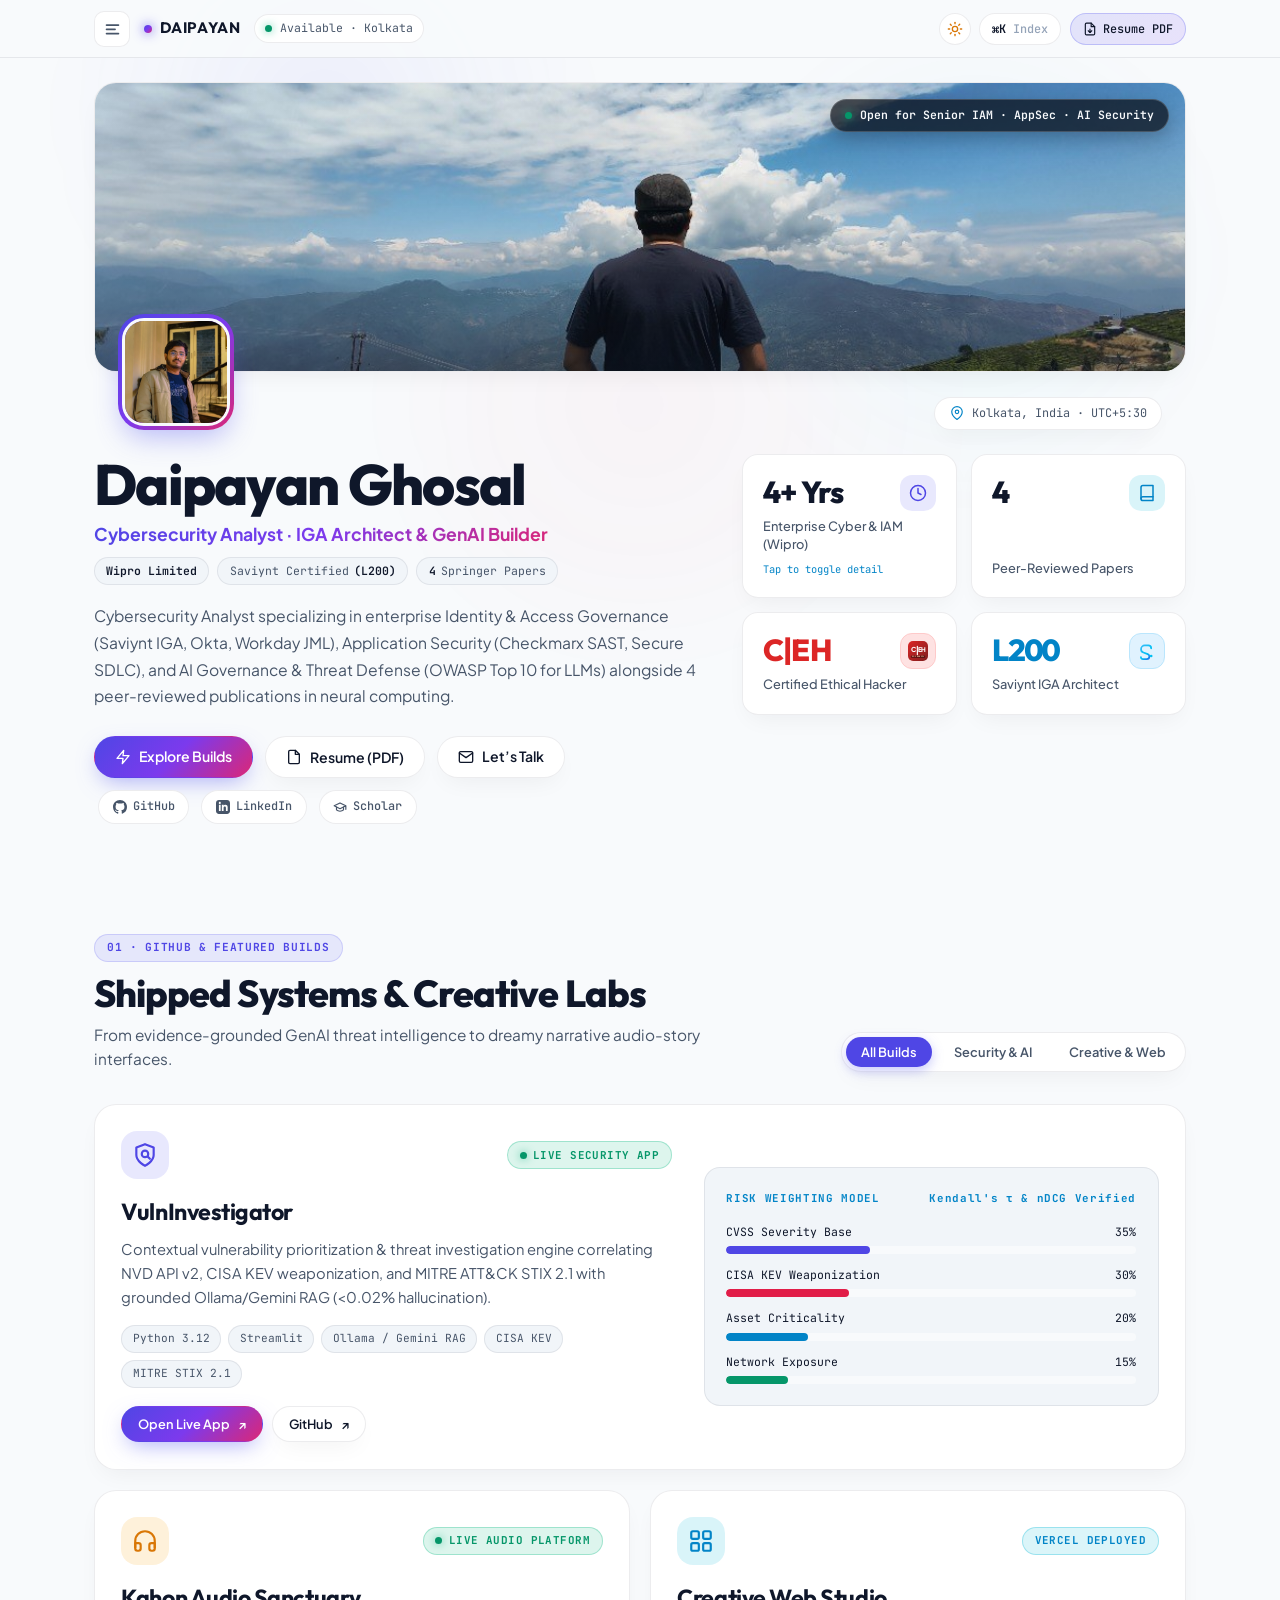
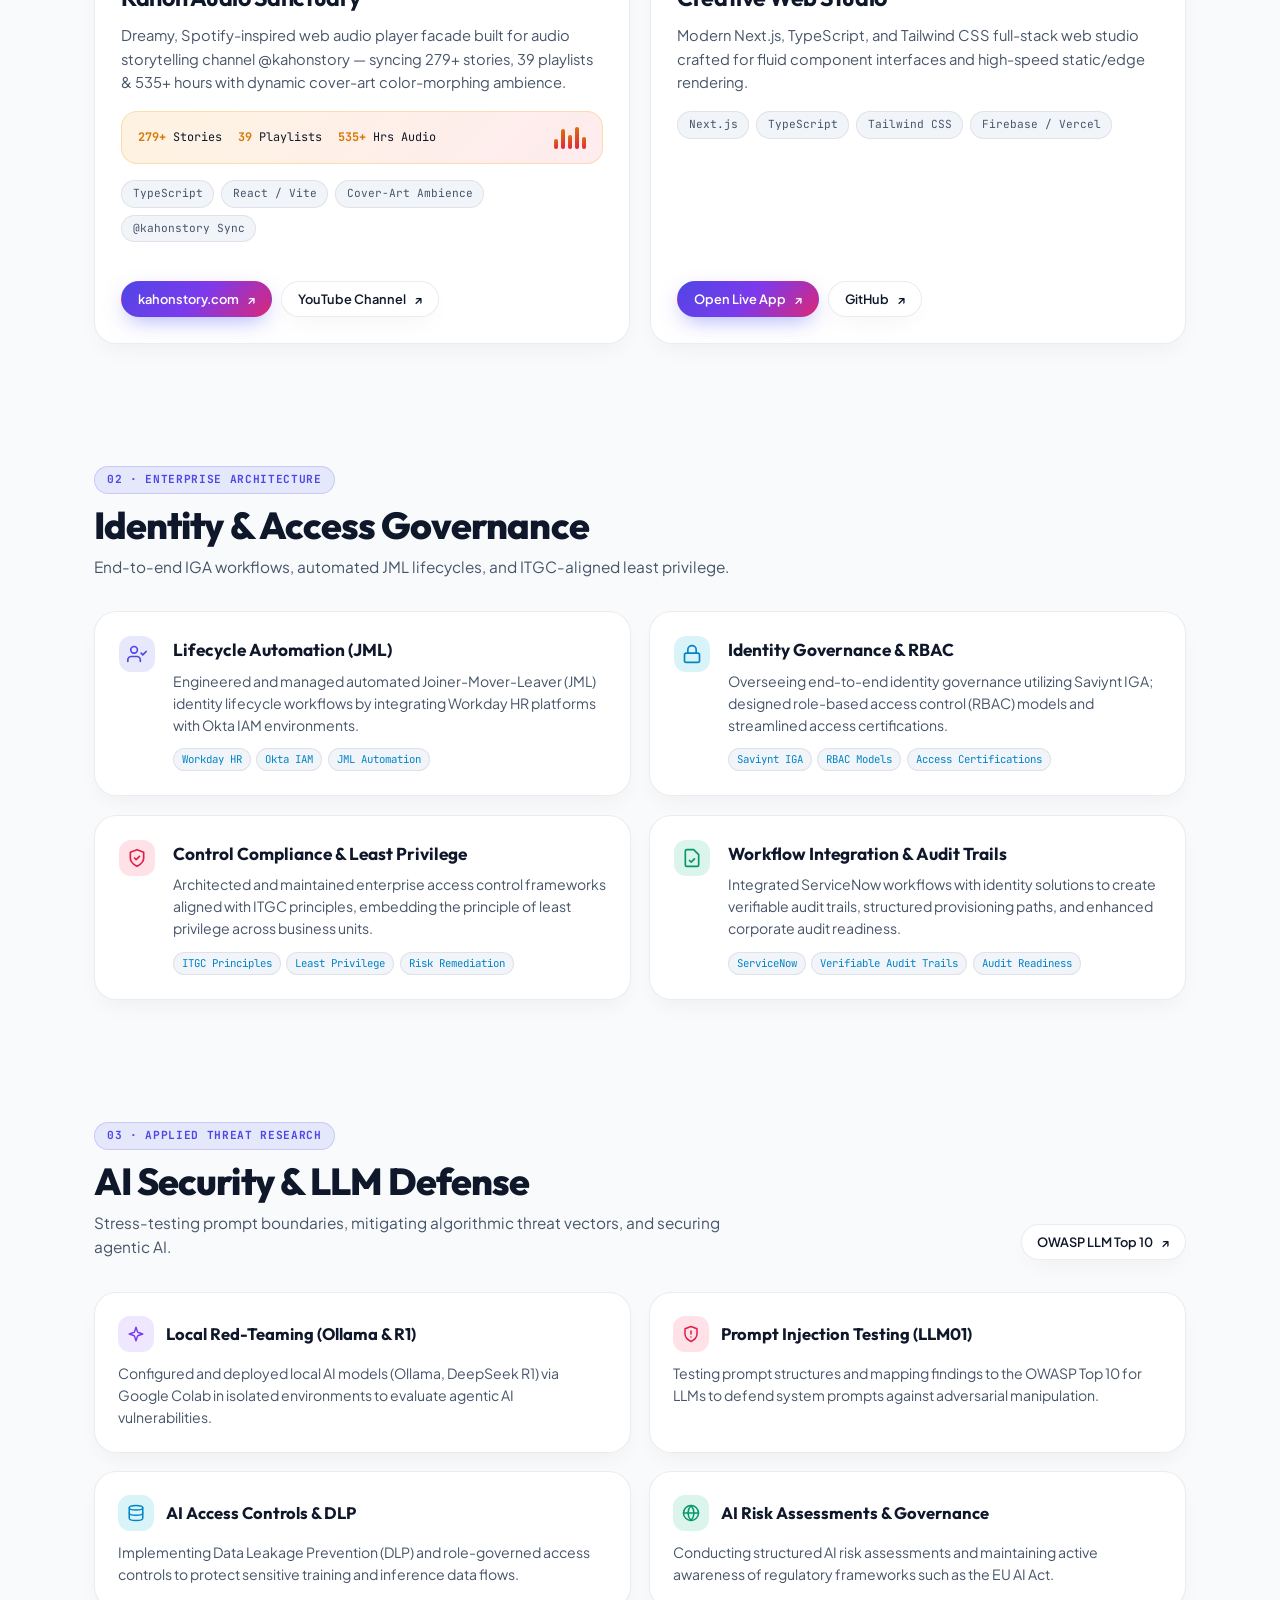
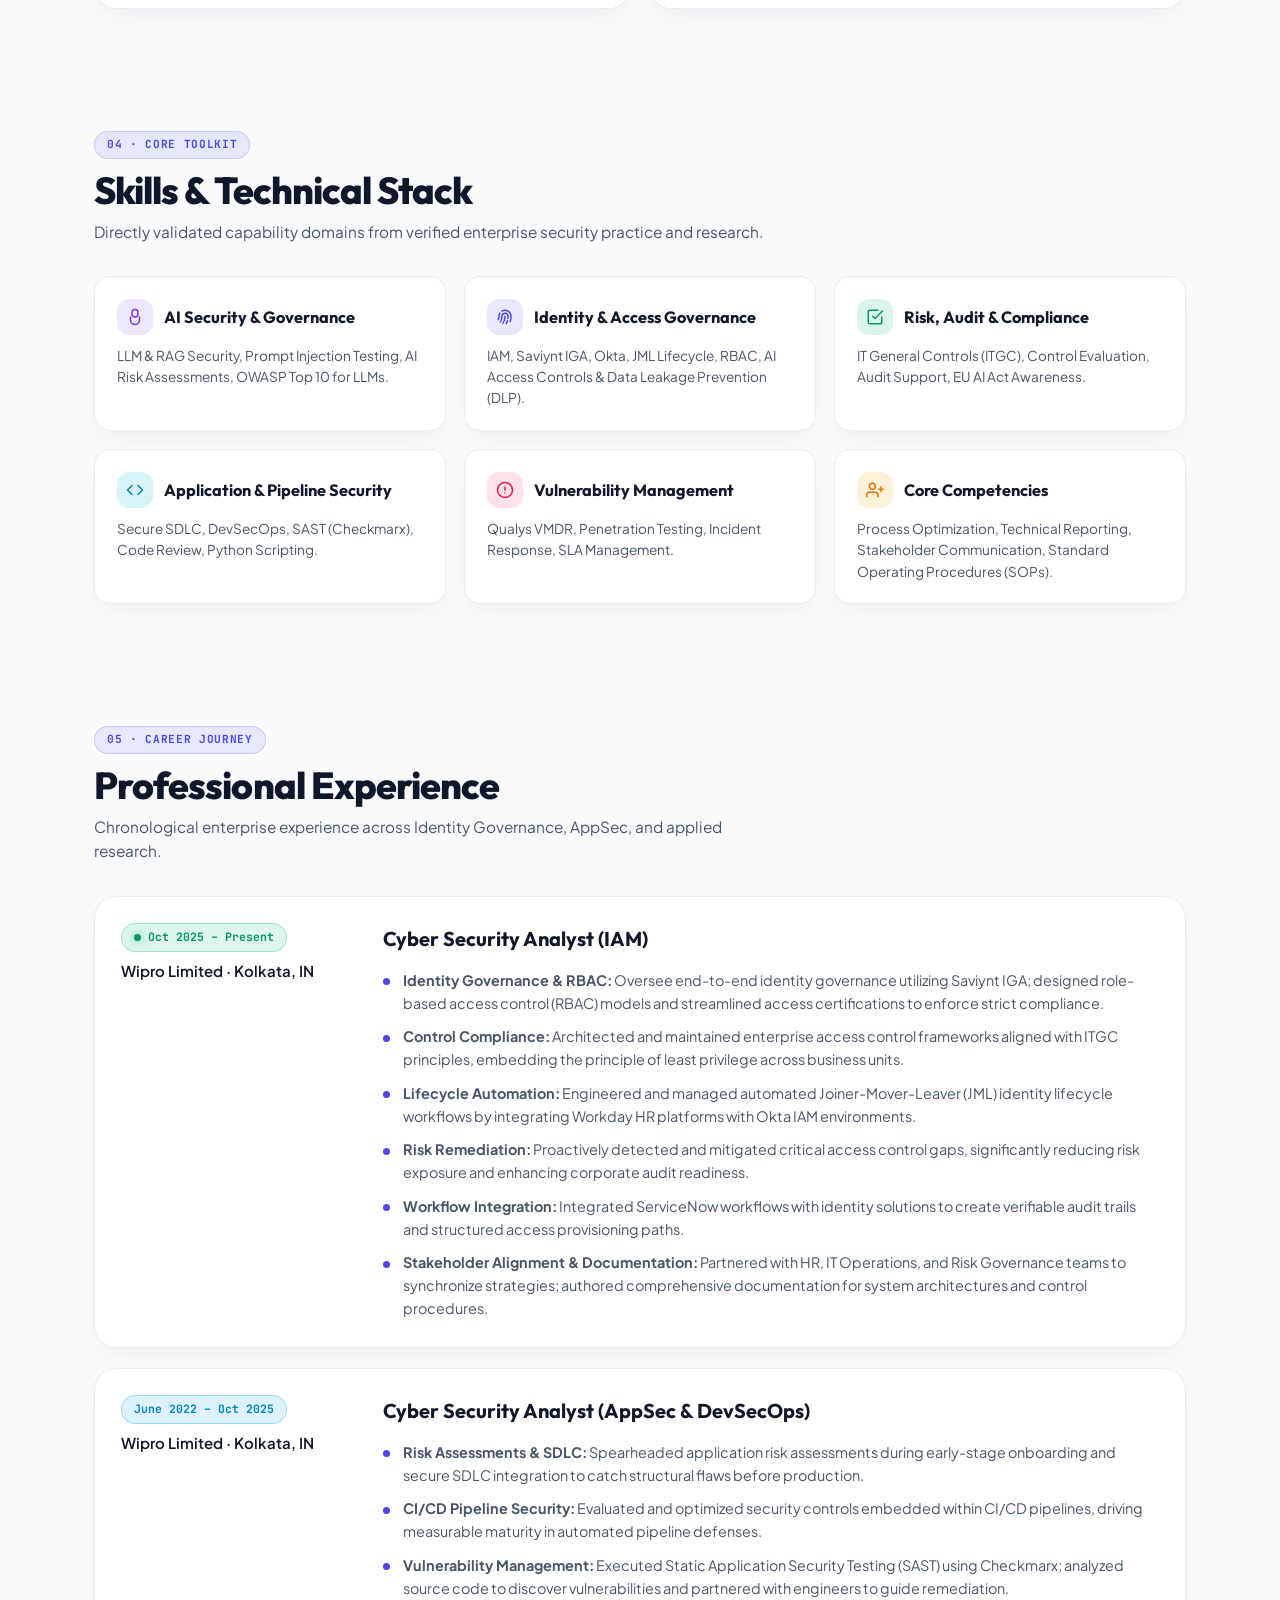
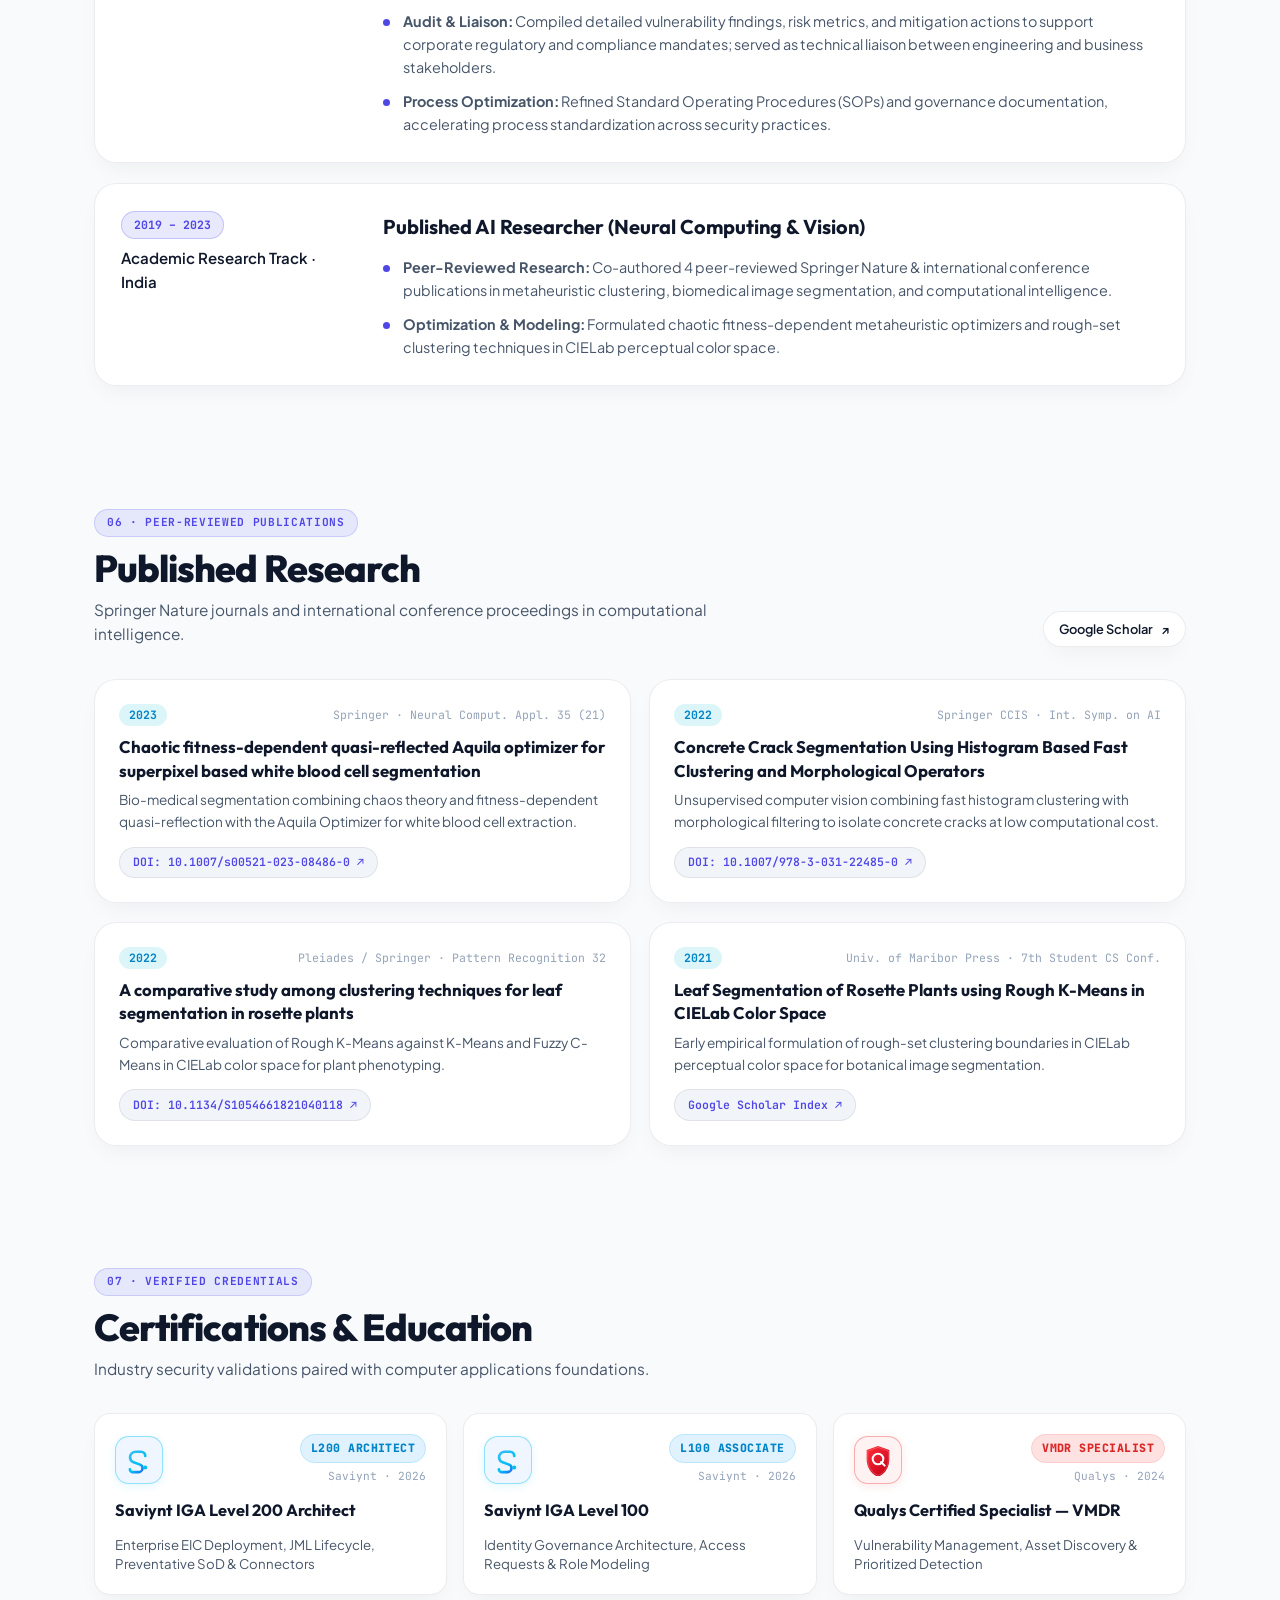
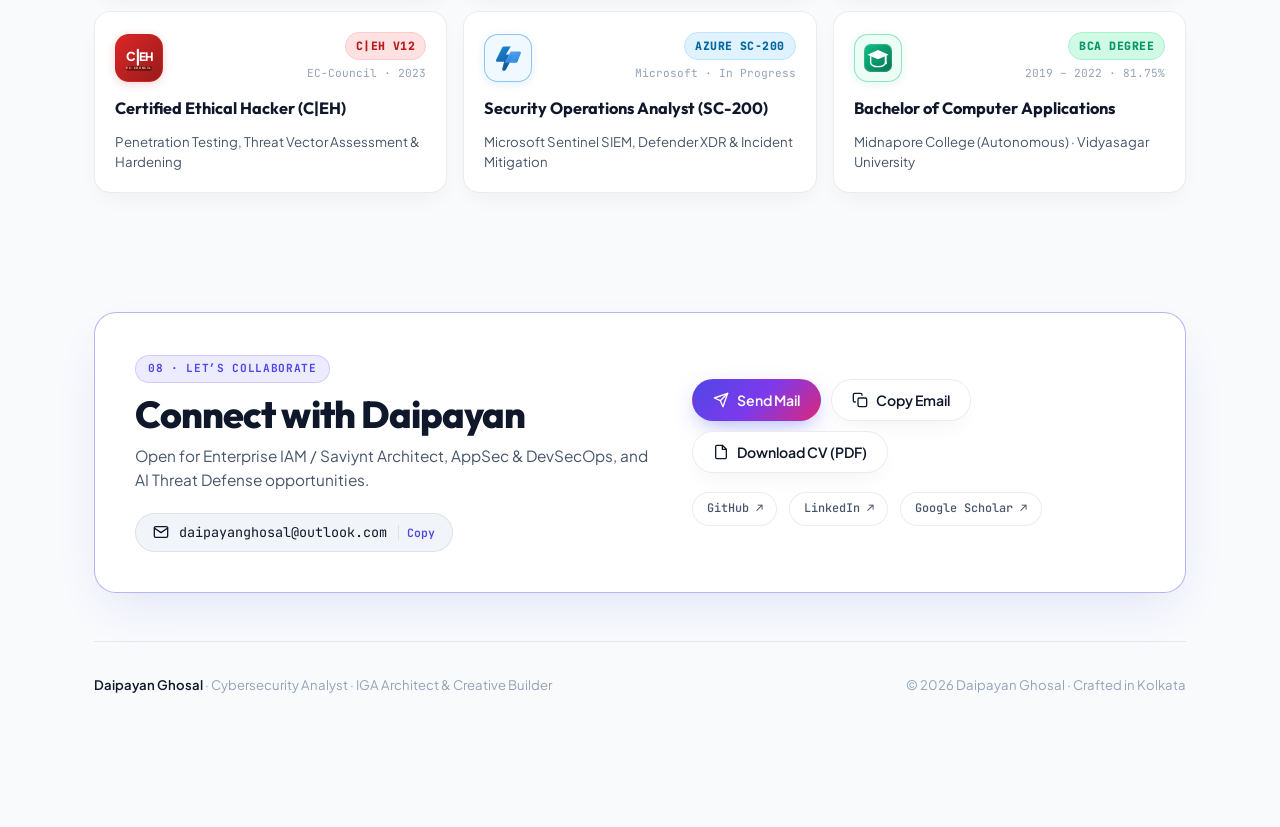
==== index.html @ 525d57f9 "Align experience, skills, and governance architectures strictly with verified resume" ====
<!DOCTYPE html>
<html lang="en" data-theme="dark">
<head>
  <meta charset="UTF-8" />
  <meta name="viewport" content="width=device-width, initial-scale=1.0, viewport-fit=cover" />
  <title>Daipayan Ghosal — Cybersecurity Analyst, IGA Architect &amp; GenAI Builder</title>
  <meta name="description" content="Portfolio of Daipayan Ghosal — Cybersecurity Analyst specializing in Identity & Access Governance (Saviynt IGA, Okta), AppSec/DevSecOps, OWASP LLM Security, and Creative Full-Stack Builds (VulnInvestigator, Kahon)." />
  <meta name="author" content="Daipayan Ghosal" />

  <!-- Open Graph / Social Sharing -->
  <meta property="og:type" content="website" />
  <meta property="og:url" content="https://daipayanghosal.github.io/" />
  <meta property="og:title" content="Daipayan Ghosal — Cybersecurity Analyst & GenAI Builder" />
  <meta property="og:description" content="Enterprise IAM & IGA Architecture, AI Threat Defense, Published Research & Modern Web Builds." />
  <meta property="og:image" content="https://daipayanghosal.github.io/assets/profile.jpg" />

  <!-- Pre-paint Theme & Language Initialization (Zero FOUC) -->
  <script>
    (function () {
      try {
        var t = localStorage.getItem('portfolio_theme');
        if (!t) {
          t = window.matchMedia && window.matchMedia('(prefers-color-scheme: light)').matches ? 'light' : 'dark';
        }
        document.documentElement.setAttribute('data-theme', t);
        localStorage.removeItem('portfolio_lang');
      } catch (e) {}
    })();
  </script>

  <!-- Modern GenZ Typography & Vector Emblems -->
  <link rel="preconnect" href="https://fonts.googleapis.com" />
  <link rel="preconnect" href="https://fonts.gstatic.com" crossorigin />
  <link href="https://fonts.googleapis.com/css2?family=JetBrains+Mono:wght@400;500;600;700&family=Outfit:wght@600;700;800&family=Plus+Jakarta+Sans:wght@400;500;600;700;800&display=swap" rel="stylesheet" />

  <!-- Stylesheets -->
  <link rel="stylesheet" href="css/main.css" />
  <link rel="stylesheet" href="css/dossier.css" />
  <link rel="stylesheet" href="css/print-resume.css" />
</head>
<body data-view="dossier">

  <!-- Hardware-Accelerated Ambient Aurora Backdrop (Zero Scroll Repaint) -->
  <div class="ambient-aura-layer" aria-hidden="true">
    <div class="aura-orb aura-orb-1"></div>
    <div class="aura-orb aura-orb-2"></div>
    <div class="aura-orb aura-orb-3"></div>
  </div>

  <!-- ==========================================================================
       TOP NAVIGATION CHROME
       ========================================================================== -->
  <header class="hud-nav">
    <div class="hud-container">
      <div class="hud-left">
        <button id="btn-sidebar-toggle" class="sidebar-toggle-btn" aria-label="Toggle Navigation Menu" title="Menu">
          <!-- Custom Menu Lines Icon -->
          <svg width="17" height="17" viewBox="0 0 20 20" fill="none" stroke="currentColor" stroke-width="2" stroke-linecap="round" aria-hidden="true">
            <line x1="3" y1="6" x2="17" y2="6"></line>
            <line x1="3" y1="11" x2="13" y2="11"></line>
            <line x1="3" y1="16" x2="17" y2="16"></line>
          </svg>
        </button>

        <a href="#dossier-hero" class="hud-brand">
          <span class="brand-dot" aria-hidden="true"></span>
          <span class="brand-dossier-text brand-text" data-i18n="nav_brand">DAIPAYAN</span>
        </a>

        <div class="hud-status-badge" aria-label="Availability Status">
          <span class="live-dot-pulse" aria-hidden="true"></span>
          <span data-i18n="nav_status">Available · Kolkata</span>
        </div>
      </div>

      <div class="hud-right">
        <!-- Theme Switcher (Light / Dark) -->
        <button id="btn-theme-toggle" class="theme-toggle-btn" aria-label="Toggle Color Theme" title="Switch Light / Dark Theme">
          <!-- Custom Tailored Sun Icon -->
          <svg class="theme-icon-sun" width="16" height="16" viewBox="0 0 24 24" fill="none" stroke="currentColor" stroke-width="2" stroke-linecap="round" stroke-linejoin="round" aria-hidden="true">
            <circle cx="12" cy="12" r="4"></circle>
            <path d="M12 2v2"></path><path d="M12 20v2"></path>
            <path d="m4.93 4.93 1.41 1.41"></path><path d="m17.66 17.66 1.41 1.41"></path>
            <path d="M2 12h2"></path><path d="M20 12h2"></path>
            <path d="m6.34 17.66-1.41 1.41"></path><path d="m19.07 4.93-1.41 1.41"></path>
          </svg>
          <!-- Custom Tailored Crescent Moon Icon -->
          <svg class="theme-icon-moon" width="15" height="15" viewBox="0 0 24 24" fill="none" stroke="currentColor" stroke-width="2" stroke-linecap="round" stroke-linejoin="round" aria-hidden="true">
            <path d="M21 12.79A9 9 0 1 1 11.21 3 7 7 0 0 0 21 12.79z"></path>
          </svg>
        </button>

        <!-- Command Index (⌘K) -->
        <button id="hud-cmd-trigger" class="ctrl-btn" title="Open Command Index (Ctrl+K or ⌘K)">
          <span class="ctrl-kbd">&#8984;K</span>
          <span class="ctrl-label" data-i18n="nav_index">Index</span>
        </button>

        <!-- Print Resume PDF -->
        <button onclick="window.print()" class="ctrl-btn hud-cv-btn" title="Download Resume PDF">
          <svg width="14" height="14" viewBox="0 0 24 24" fill="none" stroke="currentColor" stroke-width="2" stroke-linecap="round" stroke-linejoin="round" aria-hidden="true">
            <path d="M14 2H6a2 2 0 0 0-2 2v16a2 2 0 0 0 2 2h12a2 2 0 0 0 2-2V8z"></path>
            <polyline points="14 2 14 8 20 8"></polyline>
            <line x1="12" y1="18" x2="12" y2="12"></line>
            <polyline points="9 15 12 18 15 15"></polyline>
          </svg>
          <span data-i18n="nav_resume">Resume PDF</span>
        </button>
      </div>
    </div>
  </header>

  <!-- ==========================================================================
       RETRACTABLE SIDEBAR DRAWER
       ========================================================================== -->
  <aside id="side-navbar" class="side-navbar" aria-label="Section Navigation">
    <div class="side-navbar-inner">
      <div class="side-navbar-header">
        <div class="side-brand">
          <div class="side-avatar">
            <img src="assets/profile.jpg" alt="Daipayan Ghosal" onerror="this.src='https://avatars.githubusercontent.com/u/63237368?v=4'" />
          </div>
          <div class="side-brand-meta">
            <div class="side-name" data-i18n="hero_name">Daipayan Ghosal</div>
            <div class="side-title" data-i18n="side_role">Cybersecurity &amp; AI Researcher</div>
          </div>
        </div>
        <button id="btn-sidebar-close" class="side-close-btn" aria-label="Close Menu">
          <svg width="16" height="16" viewBox="0 0 24 24" fill="none" stroke="currentColor" stroke-width="2" stroke-linecap="round" aria-hidden="true">
            <line x1="18" y1="6" x2="6" y2="18"></line>
            <line x1="6" y1="6" x2="18" y2="18"></line>
          </svg>
        </button>
      </div>

      <div class="side-nav-group">
        <div class="side-nav-heading" data-i18n="side_contents">NAVIGATION</div>
        <ul class="side-nav-list dossier-nav">
          <li><a href="#dossier-hero" class="side-link active"><span class="side-num">00</span> <span data-i18n="side_nav_00">Overview</span></a></li>
          <li><a href="#dossier-projects" class="side-link"><span class="side-num">01</span> <span data-i18n="side_nav_01">Featured Builds</span></a></li>
          <li><a href="#dossier-iam" class="side-link"><span class="side-num">02</span> <span data-i18n="side_nav_02">Identity &amp; IGA</span></a></li>
          <li><a href="#dossier-ai" class="side-link"><span class="side-num">03</span> <span data-i18n="side_nav_03">AI Threat Defense</span></a></li>
          <li><a href="#dossier-skills" class="side-link"><span class="side-num">04</span> <span data-i18n="side_nav_04">Skills &amp; Stack</span></a></li>
          <li><a href="#dossier-experience" class="side-link"><span class="side-num">05</span> <span data-i18n="side_nav_05">Experience</span></a></li>
          <li><a href="#dossier-research" class="side-link"><span class="side-num">06</span> <span data-i18n="side_nav_06">Research Papers</span></a></li>
          <li><a href="#dossier-credentials" class="side-link"><span class="side-num">07</span> <span data-i18n="side_nav_07">Credentials</span></a></li>
          <li><a href="#dossier-contact" class="side-link"><span class="side-num">08</span> <span data-i18n="side_nav_08">Contact</span></a></li>
        </ul>
      </div>

      <div class="side-nav-footer">
        <div class="side-footer-actions">
          <button id="side-cmd-trigger" class="side-action-btn">
            <span data-i18n="nav_index">Command Index</span>
            <kbd>&#8984;K</kbd>
          </button>
          <button onclick="window.print()" class="side-action-btn">
            <span data-i18n="btn_download_cv">Download CV (PDF)</span>
          </button>
        </div>

        <div class="side-socials-row">
          <a href="https://www.linkedin.com/in/daipayan-ghosal/" target="_blank" rel="noopener">LinkedIn &#8599;</a>
          <a href="https://scholar.google.com/citations?user=eT3-swYAAAAJ" target="_blank" rel="noopener">Scholar &#8599;</a>
          <a href="https://github.com/daipayanghosal" target="_blank" rel="noopener">GitHub &#8599;</a>
        </div>

        <div class="side-meta-loc" data-i18n="hero_greeting">
          Kolkata, India &middot; UTC+5:30
        </div>
      </div>
    </div>
  </aside>

  <div id="side-navbar-backdrop" class="side-navbar-backdrop" aria-hidden="true"></div>

  <!-- ==========================================================================
       MAIN CREATIVE BENTO PORTFOLIO
       ========================================================================== -->
  <div id="dossier-view" class="dossier-root">
    <main class="dossier-container">

      <!-- 0. COVER BANNER, PORTRAIT & HERO BENTO -->
      <section id="dossier-hero" class="dossier-hero-section">
        <div class="hero-cover-wrap">
          <img
            src="assets/cover.jpg"
            alt="Mountain landscape overlooking tea hills and cloud cover"
            class="hero-cover-img"
            width="1024"
            height="768"
          />
          <div class="hero-cover-scrim" aria-hidden="true"></div>
          <div class="hero-cover-pill">
            <span class="live-dot-pulse" aria-hidden="true"></span>
            <span data-i18n="hero_badge">Open for Senior IAM · AppSec · AI Security</span>
          </div>
        </div>

        <div class="hero-profile-row">
          <div class="dossier-avatar-wrap">
            <img
              src="assets/profile.jpg"
              alt="Portrait of Daipayan Ghosal"
              class="dossier-avatar-img"
              width="640"
              height="640"
              onerror="this.src='https://avatars.githubusercontent.com/u/63237368?v=4'"
            />
          </div>
          <div class="hero-location-pill">
            <!-- Custom Pin/Location Icon -->
            <svg width="14" height="14" viewBox="0 0 24 24" fill="none" stroke="currentColor" stroke-width="2" stroke-linecap="round" stroke-linejoin="round" aria-hidden="true">
              <path d="M21 10c0 7-9 13-9 13s-9-6-9-13a9 9 0 0 1 18 0z"></path>
              <circle cx="12" cy="10" r="3"></circle>
            </svg>
            <span data-i18n="hero_greeting">Kolkata, India · UTC+5:30</span>
          </div>
        </div>

        <div class="hero-masthead-grid">
          <div class="hero-identity">
            <h1 class="dossier-name" data-i18n="hero_name">Daipayan Ghosal</h1>
            <p class="dossier-role-title" data-i18n="hero_role">Cybersecurity Analyst · IGA Architect &amp; GenAI Builder</p>

            <div class="dossier-hero-meta">
              <span class="meta-chip"><strong>Wipro Limited</strong></span>
              <span class="meta-chip">Saviynt Certified <strong>(L200)</strong></span>
              <span class="meta-chip"><strong>4</strong> Springer Papers</span>
            </div>

            <p class="dossier-hero-lead" data-i18n="hero_lead">
              Cybersecurity Analyst specializing in enterprise Identity &amp; Access Governance (Saviynt IGA, Okta, Workday JML), Application Security (Checkmarx SAST, Secure SDLC), and AI Governance &amp; Threat Defense (OWASP Top 10 for LLMs) alongside 4 peer-reviewed publications in neural computing.
            </p>

            <div class="dossier-hero-actions">
              <a href="#dossier-projects" class="dossier-btn dossier-btn-primary">
                <!-- Custom Spark/Rocket Icon -->
                <svg width="16" height="16" viewBox="0 0 24 24" fill="none" stroke="currentColor" stroke-width="2" stroke-linecap="round" stroke-linejoin="round" aria-hidden="true">
                  <polygon points="13 2 3 14 12 14 11 22 21 10 12 10 13 2"></polygon>
                </svg>
                <span data-i18n="hero_cta_projects">Explore Builds</span>
              </a>

              <button onclick="window.print()" class="dossier-btn dossier-btn-outline">
                <svg width="16" height="16" viewBox="0 0 24 24" fill="none" stroke="currentColor" stroke-width="2" stroke-linecap="round" stroke-linejoin="round" aria-hidden="true">
                  <path d="M14 2H6a2 2 0 0 0-2 2v16a2 2 0 0 0 2 2h12a2 2 0 0 0 2-2V8z"></path>
                  <polyline points="14 2 14 8 20 8"></polyline>
                </svg>
                <span data-i18n="hero_cta_resume">Resume (PDF)</span>
              </button>

              <a href="#dossier-contact" class="dossier-btn dossier-btn-outline">
                <svg width="16" height="16" viewBox="0 0 24 24" fill="none" stroke="currentColor" stroke-width="2" stroke-linecap="round" stroke-linejoin="round" aria-hidden="true">
                  <path d="M4 4h16c1.1 0 2 .9 2 2v12c0 1.1-.9 2-2 2H4c-1.1 0-2-.9-2-2V6c0-1.1.9-2 2-2z"></path>
                  <polyline points="22,6 12,13 2,6"></polyline>
                </svg>
                <span data-i18n="hero_cta_contact">Let’s Talk</span>
              </a>

              <div class="hero-inline-links">
                <a href="https://github.com/daipayanghosal" target="_blank" rel="noopener" class="social-pill-link">
                  <!-- Custom GitHub Icon -->
                  <svg width="14" height="14" viewBox="0 0 24 24" fill="currentColor" aria-hidden="true">
                    <path d="M12 0C5.37 0 0 5.37 0 12c0 5.31 3.435 9.795 8.205 11.385.6.105.825-.255.825-.57 0-.285-.015-1.23-.015-2.235-3.015.555-3.795-.735-4.035-1.41-.135-.345-.72-1.41-1.23-1.695-.42-.225-1.02-.78-.015-.795.945-.015 1.62.87 1.845 1.23 1.08 1.815 2.805 1.305 3.495.99.105-.78.42-1.305.765-1.605-2.67-.3-5.46-1.335-5.46-5.925 0-1.305.465-2.385 1.23-3.225-.12-.3-.54-1.53.12-3.18 0 0 1.005-.315 3.3 1.23.96-.27 1.98-.405 3-.405s2.04.135 3 .405c2.295-1.56 3.3-1.23 3.3-1.23.66 1.65.24 2.88.12 3.18.765.84 1.23 1.905 1.23 3.225 0 4.605-2.805 5.625-5.475 5.925.435.375.81 1.095.81 2.22 0 1.605-.015 2.895-.015 3.3 0 .315.225.69.825.57A12.02 12.02 0 0 0 24 12c0-6.63-5.37-12-12-12z"/>
                  </svg>
                  <span>GitHub</span>
                </a>
                <a href="https://www.linkedin.com/in/daipayan-ghosal/" target="_blank" rel="noopener" class="social-pill-link">
                  <!-- Custom LinkedIn Icon -->
                  <svg width="14" height="14" viewBox="0 0 24 24" fill="currentColor" aria-hidden="true">
                    <path d="M19 0h-14c-2.761 0-5 2.239-5 5v14c0 2.761 2.239 5 5 5h14c2.762 0 5-2.239 5-5v-14c0-2.761-2.238-5-5-5zm-11 19h-3v-11h3v11zm-1.5-12.268c-.966 0-1.75-.79-1.75-1.764s.784-1.764 1.75-1.764 1.75.79 1.75 1.764-.783 1.764-1.75 1.764zm13.5 12.268h-3v-5.604c0-3.368-4-3.113-4 0v5.604h-3v-11h3v1.765c1.396-2.586 7-2.777 7 2.476v6.759z"/>
                  </svg>
                  <span>LinkedIn</span>
                </a>
                <a href="https://scholar.google.com/citations?user=eT3-swYAAAAJ" target="_blank" rel="noopener" class="social-pill-link">
                  <!-- Custom Scholar Mortarboard Icon -->
                  <svg width="14" height="14" viewBox="0 0 24 24" fill="none" stroke="currentColor" stroke-width="2" stroke-linecap="round" stroke-linejoin="round" aria-hidden="true">
                    <path d="M22 10v6M2 10l10-5 10 5-10 5z"></path>
                    <path d="M6 12v5c3 3 9 3 12 0v-5"></path>
                  </svg>
                  <span>Scholar</span>
                </a>
              </div>
            </div>
          </div>

          <!-- 2x2 Vibrant Interactive Bento Stats -->
          <aside class="hero-ledger" aria-label="Career Summary Metrics">
            <div class="bento-stat-card bento-stat-interactive" id="metric-experience-card" data-start="2022-06-01" title="Click to toggle exact years & months">
              <div class="bento-stat-top">
                <div class="ledger-val" id="metric-experience-val">4+ Yrs</div>
                <div class="stat-icon-badge badge-indigo">
                  <svg width="18" height="18" viewBox="0 0 24 24" fill="none" stroke="currentColor" stroke-width="2" stroke-linecap="round" stroke-linejoin="round">
                    <circle cx="12" cy="12" r="10"></circle>
                    <polyline points="12 6 12 12 16 14"></polyline>
                  </svg>
                </div>
              </div>
              <div class="ledger-lbl" data-i18n="stat_exp_label">Enterprise Cyber &amp; IAM (Wipro)</div>
              <div class="ledger-hint" data-i18n="stat_exp_hint">Tap to toggle detail</div>
            </div>

            <div class="bento-stat-card">
              <div class="bento-stat-top">
                <div class="ledger-val">4</div>
                <div class="stat-icon-badge badge-cyan">
                  <svg width="18" height="18" viewBox="0 0 24 24" fill="none" stroke="currentColor" stroke-width="2" stroke-linecap="round" stroke-linejoin="round">
                    <path d="M4 19.5A2.5 2.5 0 0 1 6.5 17H20"></path>
                    <path d="M6.5 2H20v20H6.5A2.5 2.5 0 0 1 4 19.5v-15A2.5 2.5 0 0 1 6.5 2z"></path>
                  </svg>
                </div>
              </div>
              <div class="ledger-lbl" data-i18n="stat_papers_label">Peer-Reviewed Papers</div>
            </div>

            <div class="bento-stat-card">
              <div class="bento-stat-top">
                <div class="ledger-val ceh-brand-val">C|EH</div>
                <div class="stat-icon-badge badge-ceh" title="EC-Council Certified Ethical Hacker">
                  <svg width="20" height="20" viewBox="0 0 48 48" fill="none" xmlns="http://www.w3.org/2000/svg">
                    <rect width="48" height="48" rx="12" fill="url(#hero_ceh_bg)"/>
                    <text x="13.5" y="27.5" fill="#FFFFFF" font-family="'Plus Jakarta Sans', system-ui, sans-serif" font-weight="900" font-size="16.5" text-anchor="middle" letter-spacing="-0.5">C</text>
                    <line x1="22.5" y1="13" x2="22.5" y2="33" stroke="#FFFFFF" stroke-width="2.8" stroke-linecap="round"/>
                    <text x="33.5" y="27.5" fill="#FFFFFF" font-family="'Plus Jakarta Sans', system-ui, sans-serif" font-weight="900" font-size="15.5" text-anchor="middle" letter-spacing="-0.5">EH</text>
                    <rect x="7" y="34.5" width="34" height="6.5" rx="2" fill="rgba(0,0,0,0.4)"/>
                    <text x="24" y="39.2" fill="#FED7AA" font-family="'JetBrains Mono', monospace" font-weight="800" font-size="4.2" text-anchor="middle" letter-spacing="0.7">EC-COUNCIL</text>
                    <defs>
                      <linearGradient id="hero_ceh_bg" x1="0" y1="0" x2="48" y2="48" gradientUnits="userSpaceOnUse">
                        <stop stop-color="#DC2626"/>
                        <stop offset="100%" stop-color="#7F1D1D"/>
                      </linearGradient>
                    </defs>
                  </svg>
                </div>
              </div>
              <div class="ledger-lbl" data-i18n="stat_ceh_label">Certified Ethical Hacker</div>
            </div>

            <div class="bento-stat-card">
              <div class="bento-stat-top">
                <div class="ledger-val saviynt-brand-val">L200</div>
                <div class="stat-icon-badge badge-saviynt" title="Saviynt IGA Level 200 Architect">
                  <svg width="20" height="20" viewBox="0 0 48 48" fill="none" xmlns="http://www.w3.org/2000/svg">
                    <path d="M34 17.5c0-3.8-3-6.8-6.8-6.8H18.5c-4.8 0-8.8 4-8.8 8.8 0 3.7 2.3 6.9 5.7 8.1l10.4 3.8c2.3 0.9 3.8 3.1 3.8 5.6 0 3.5-2.8 6.4-6.4 6.4H14.2c-2.6 0-4.8-2.1-4.8-4.7" stroke="url(#hero_sv_grad)" stroke-width="4.2" stroke-linecap="round" stroke-linejoin="round"/>
                    <circle cx="34" cy="36" r="3.2" fill="#00C0F3"/>
                    <defs>
                      <linearGradient id="hero_sv_grad" x1="10" y1="10" x2="38" y2="38" gradientUnits="userSpaceOnUse">
                        <stop stop-color="#38BDF8"/>
                        <stop offset="60%" stop-color="#00C0F3"/>
                        <stop offset="100%" stop-color="#2563EB"/>
                      </linearGradient>
                    </defs>
                  </svg>
                </div>
              </div>
              <div class="ledger-lbl" data-i18n="stat_saviynt_label">Saviynt IGA Architect</div>
            </div>
          </aside>
        </div>
      </section>

      <!-- 01. GITHUB & FEATURED BUILDS (INTERACTIVE FILTER + BENTO) -->
      <section id="dossier-projects" class="dossier-section">
        <div class="section-header-row">
          <div>
            <div class="section-kicker" data-i18n="sec_projects_kicker">01 &middot; GITHUB &amp; FEATURED BUILDS</div>
            <h2 class="dossier-section-title" data-i18n="sec_projects_title">Shipped Systems &amp; Creative Labs</h2>
            <p class="dossier-section-subtitle" data-i18n="sec_projects_sub">From evidence-grounded GenAI threat intelligence to dreamy narrative audio-story interfaces.</p>
          </div>

          <!-- Interactive Category Filter -->
          <div class="filter-pills" role="group" aria-label="Filter Builds">
            <button type="button" class="filter-pill-btn active" data-filter="all" data-i18n="filter_all">All Builds</button>
            <button type="button" class="filter-pill-btn" data-filter="security" data-i18n="filter_security">Security &amp; AI</button>
            <button type="button" class="filter-pill-btn" data-filter="web" data-i18n="filter_web">Creative &amp; Web</button>
          </div>
        </div>

        <div class="projects-bento-grid">

          <!-- BUILD 1: VULNINVESTIGATOR (WIDE CARD WITH VISUAL RISK GAUGE) -->
          <article class="project-bento-card project-bento-wide" data-category="security">
            <div>
              <div class="project-top-row">
                <div class="project-emblem badge-indigo">
                  <!-- Custom Threat Radar & AI Node Emblem -->
                  <svg width="26" height="26" viewBox="0 0 24 24" fill="none" stroke="currentColor" stroke-width="2" stroke-linecap="round" stroke-linejoin="round">
                    <path d="M12 22s8-4 8-10V5l-8-3-8 3v7c0 6 8 10 8 10z"></path>
                    <circle cx="12" cy="11" r="3"></circle>
                    <path d="m14.5 13.5 2 2"></path>
                  </svg>
                </div>
                <span class="project-tag-pill tag-live">
                  <span class="live-dot-pulse" aria-hidden="true"></span>
                  <span data-i18n="proj_vuln_tag">LIVE SECURITY APP</span>
                </span>
              </div>

              <h3 class="project-title" data-i18n="proj_vuln_title">VulnInvestigator</h3>
              <p class="project-desc" data-i18n="proj_vuln_desc">
                Contextual vulnerability prioritization &amp; threat investigation engine correlating NVD API v2, CISA KEV weaponization, and MITRE ATT&amp;CK STIX 2.1 with grounded Ollama/Gemini RAG (&lt;0.02% hallucination).
              </p>

              <div class="stack-pills-row">
                <span class="stack-pill">Python 3.12</span>
                <span class="stack-pill">Streamlit</span>
                <span class="stack-pill">Ollama / Gemini RAG</span>
                <span class="stack-pill">CISA KEV</span>
                <span class="stack-pill">MITRE STIX 2.1</span>
              </div>

              <div class="project-actions-row">
                <a href="https://daipayanghosal.github.io/VulnInvestigator" target="_blank" rel="noopener" class="dossier-btn dossier-btn-primary dossier-btn-sm">
                  <span data-i18n="btn_open_live">Open Live App</span> &#8599;
                </a>
                <a href="https://github.com/daipayanghosal/VulnInvestigator" target="_blank" rel="noopener" class="dossier-btn dossier-btn-outline dossier-btn-sm">
                  <span data-i18n="btn_github">GitHub</span> &#8599;
                </a>
              </div>
            </div>

            <!-- Visual Contextual Scoring Panel -->
            <div class="vuln-visual-panel">
              <div class="visual-panel-header">
                <span data-i18n="proj_vuln_formula_label">RISK WEIGHTING MODEL</span>
                <span>Kendall's &#964; &amp; nDCG Verified</span>
              </div>

              <div class="weight-bars-group">
                <div class="weight-bar-item">
                  <div class="weight-bar-label"><span>CVSS Severity Base</span><span>35%</span></div>
                  <div class="weight-bar-track"><div class="weight-bar-fill" style="width: 35%; background: var(--accent-indigo);"></div></div>
                </div>
                <div class="weight-bar-item">
                  <div class="weight-bar-label"><span>CISA KEV Weaponization</span><span>30%</span></div>
                  <div class="weight-bar-track"><div class="weight-bar-fill" style="width: 30%; background: var(--accent-rose);"></div></div>
                </div>
                <div class="weight-bar-item">
                  <div class="weight-bar-label"><span>Asset Criticality</span><span>20%</span></div>
                  <div class="weight-bar-track"><div class="weight-bar-fill" style="width: 20%; background: var(--accent-cyan);"></div></div>
                </div>
                <div class="weight-bar-item">
                  <div class="weight-bar-label"><span>Network Exposure</span><span>15%</span></div>
                  <div class="weight-bar-track"><div class="weight-bar-fill" style="width: 15%; background: var(--accent-emerald);"></div></div>
                </div>
              </div>
            </div>
          </article>

          <!-- BUILD 2: KAHON AUDIO STORY SANCTUARY (BRAND NEW REPO!) -->
          <article class="project-bento-card" data-category="web">
            <div>
              <div class="project-top-row">
                <div class="project-emblem badge-amber">
                  <!-- Custom Headphones / Audio Sanctuary SVG -->
                  <svg width="26" height="26" viewBox="0 0 24 24" fill="none" stroke="currentColor" stroke-width="2" stroke-linecap="round" stroke-linejoin="round">
                    <path d="M3 18v-6a9 9 0 0 1 18 0v6"></path>
                    <path d="M21 19a2 2 0 0 1-2 2h-1a2 2 0 0 1-2-2v-3a2 2 0 0 1 2-2h3zM3 19a2 2 0 0 0 2 2h1a2 2 0 0 0 2-2v-3a2 2 0 0 0-2-2H3z"></path>
                  </svg>
                </div>
                <span class="project-tag-pill tag-live">
                  <span class="live-dot-pulse" aria-hidden="true"></span>
                  <span>LIVE AUDIO PLATFORM</span>
                </span>
              </div>

              <h3 class="project-title" data-i18n="proj_kahon_title">Kahon Audio Sanctuary</h3>
              <p class="project-desc" data-i18n="proj_kahon_desc">
                Dreamy, Spotify-inspired web audio player facade built for audio storytelling channel @kahonstory — syncing 279+ stories, 39 playlists &amp; 535+ hours with dynamic cover-art color-morphing ambience.
              </p>

              <!-- Stylized Soundwave Bar Strip -->
              <div class="kahon-wave-panel" style="margin-top: 1rem;">
                <div class="kahon-stats-mini">
                  <span><strong>279+</strong> Stories</span>
                  <span><strong>39</strong> Playlists</span>
                  <span><strong>535+</strong> Hrs Audio</span>
                </div>
                <div class="eq-bars" aria-hidden="true">
                  <div class="eq-bar" style="height: 10px;"></div>
                  <div class="eq-bar" style="height: 20px;"></div>
                  <div class="eq-bar" style="height: 14px;"></div>
                  <div class="eq-bar" style="height: 22px;"></div>
                  <div class="eq-bar" style="height: 12px;"></div>
                </div>
              </div>

              <div class="stack-pills-row">
                <span class="stack-pill">TypeScript</span>
                <span class="stack-pill">React / Vite</span>
                <span class="stack-pill">Cover-Art Ambience</span>
                <span class="stack-pill">@kahonstory Sync</span>
              </div>
            </div>

            <div class="project-actions-row">
              <a href="https://kahonstory.com" target="_blank" rel="noopener" class="dossier-btn dossier-btn-primary dossier-btn-sm">
                <span>kahonstory.com</span> &#8599;
              </a>
              <a href="https://www.youtube.com/@kahonstory" target="_blank" rel="noopener" class="dossier-btn dossier-btn-outline dossier-btn-sm">
                <span>YouTube Channel</span> &#8599;
              </a>
            </div>
          </article>

          <!-- BUILD 3: CREATIVE WEB STUDIO (NEXT.JS / VERCEL) -->
          <article class="project-bento-card" data-category="web">
            <div>
              <div class="project-top-row">
                <div class="project-emblem badge-cyan">
                  <!-- Custom Geometric Grid Spark SVG -->
                  <svg width="26" height="26" viewBox="0 0 24 24" fill="none" stroke="currentColor" stroke-width="2" stroke-linecap="round" stroke-linejoin="round">
                    <rect x="3" y="3" width="7" height="7" rx="1.5"></rect>
                    <rect x="14" y="3" width="7" height="7" rx="1.5"></rect>
                    <rect x="14" y="14" width="7" height="7" rx="1.5"></rect>
                    <rect x="3" y="14" width="7" height="7" rx="1.5"></rect>
                  </svg>
                </div>
                <span class="project-tag-pill tag-vercel" data-i18n="proj_studio_tag">VERCEL DEPLOYED</span>
              </div>

              <h3 class="project-title" data-i18n="proj_studio_title">Creative Web Studio</h3>
              <p class="project-desc" data-i18n="proj_studio_desc">
                Modern Next.js, TypeScript, and Tailwind CSS full-stack web studio crafted for fluid component interfaces and high-speed static/edge rendering.
              </p>

              <div class="stack-pills-row">
                <span class="stack-pill">Next.js</span>
                <span class="stack-pill">TypeScript</span>
                <span class="stack-pill">Tailwind CSS</span>
                <span class="stack-pill">Firebase / Vercel</span>
              </div>
            </div>

            <div class="project-actions-row">
              <a href="https://studio-beta-nine-42.vercel.app" target="_blank" rel="noopener" class="dossier-btn dossier-btn-primary dossier-btn-sm">
                <span data-i18n="btn_open_live">Open Live App</span> &#8599;
              </a>
              <a href="https://github.com/daipayanghosal/studio" target="_blank" rel="noopener" class="dossier-btn dossier-btn-outline dossier-btn-sm">
                <span data-i18n="btn_github">GitHub</span> &#8599;
              </a>
            </div>
          </article>

        </div>
      </section>

      <!-- 02. IDENTITY & ACCESS GOVERNANCE -->
      <section id="dossier-iam" class="dossier-section">
        <div class="section-header-row">
          <div>
            <div class="section-kicker" data-i18n="sec_iam_kicker">02 &middot; ENTERPRISE ARCHITECTURE</div>
            <h2 class="dossier-section-title" data-i18n="sec_iam_title">Identity &amp; Access Governance</h2>
            <p class="dossier-section-subtitle" data-i18n="sec_iam_sub">End-to-end IGA workflows, automated JML lifecycles, and ITGC-aligned least privilege.</p>
          </div>
        </div>

        <div class="bento-2col-grid">
          <div class="feature-bento-tile">
            <div class="stat-icon-badge badge-indigo">
              <svg width="20" height="20" viewBox="0 0 24 24" fill="none" stroke="currentColor" stroke-width="2" stroke-linecap="round" stroke-linejoin="round">
                <path d="M16 21v-2a4 4 0 0 0-4-4H5a4 4 0 0 0-4 4v2"></path>
                <circle cx="8.5" cy="7" r="4"></circle>
                <polyline points="17 11 19 13 23 9"></polyline>
              </svg>
            </div>
            <div class="tile-body">
              <h3 data-i18n="iga_1_title">Lifecycle Automation (JML)</h3>
              <p data-i18n="iga_1_desc">Engineered and managed automated Joiner-Mover-Leaver (JML) identity lifecycle workflows by integrating Workday HR platforms with Okta IAM environments.</p>
              <div class="tile-chips">
                <span class="mini-chip">Workday HR</span>
                <span class="mini-chip">Okta IAM</span>
                <span class="mini-chip">JML Automation</span>
              </div>
            </div>
          </div>

          <div class="feature-bento-tile">
            <div class="stat-icon-badge badge-cyan">
              <svg width="20" height="20" viewBox="0 0 24 24" fill="none" stroke="currentColor" stroke-width="2" stroke-linecap="round" stroke-linejoin="round">
                <rect x="3" y="11" width="18" height="11" rx="2" ry="2"></rect>
                <path d="M7 11V7a5 5 0 0 1 10 0v4"></path>
              </svg>
            </div>
            <div class="tile-body">
              <h3 data-i18n="iga_2_title">Identity Governance &amp; RBAC</h3>
              <p data-i18n="iga_2_desc">Overseeing end-to-end identity governance utilizing Saviynt IGA; designed role-based access control (RBAC) models and streamlined access certifications.</p>
              <div class="tile-chips">
                <span class="mini-chip">Saviynt IGA</span>
                <span class="mini-chip">RBAC Models</span>
                <span class="mini-chip">Access Certifications</span>
              </div>
            </div>
          </div>

          <div class="feature-bento-tile">
            <div class="stat-icon-badge badge-rose">
              <svg width="20" height="20" viewBox="0 0 24 24" fill="none" stroke="currentColor" stroke-width="2" stroke-linecap="round" stroke-linejoin="round">
                <path d="M12 22s8-4 8-10V5l-8-3-8 3v7c0 6 8 10 8 10z"></path>
                <polyline points="9 12 11 14 15 10"></polyline>
              </svg>
            </div>
            <div class="tile-body">
              <h3 data-i18n="iga_3_title">Control Compliance &amp; Least Privilege</h3>
              <p data-i18n="iga_3_desc">Architected and maintained enterprise access control frameworks aligned with ITGC principles, embedding the principle of least privilege across business units.</p>
              <div class="tile-chips">
                <span class="mini-chip">ITGC Principles</span>
                <span class="mini-chip">Least Privilege</span>
                <span class="mini-chip">Risk Remediation</span>
              </div>
            </div>
          </div>

          <div class="feature-bento-tile">
            <div class="stat-icon-badge badge-emerald">
              <svg width="20" height="20" viewBox="0 0 24 24" fill="none" stroke="currentColor" stroke-width="2" stroke-linecap="round" stroke-linejoin="round">
                <path d="M14 2H6a2 2 0 0 0-2 2v16a2 2 0 0 0 2 2h12a2 2 0 0 0 2-2V8z"></path>
                <path d="m9 15 2 2 4-4"></path>
              </svg>
            </div>
            <div class="tile-body">
              <h3 data-i18n="iga_4_title">Workflow Integration &amp; Audit Trails</h3>
              <p data-i18n="iga_4_desc">Integrated ServiceNow workflows with identity solutions to create verifiable audit trails, structured provisioning paths, and enhanced corporate audit readiness.</p>
              <div class="tile-chips">
                <span class="mini-chip">ServiceNow</span>
                <span class="mini-chip">Verifiable Audit Trails</span>
                <span class="mini-chip">Audit Readiness</span>
              </div>
            </div>
          </div>
        </div>
      </section>

      <!-- 03. AI SECURITY & LLM DEFENSE -->
      <section id="dossier-ai" class="dossier-section">
        <div class="section-header-row">
          <div>
            <div class="section-kicker" data-i18n="sec_ai_kicker">03 &middot; APPLIED THREAT RESEARCH</div>
            <h2 class="dossier-section-title" data-i18n="sec_ai_title">AI Security &amp; LLM Defense</h2>
            <p class="dossier-section-subtitle" data-i18n="sec_ai_sub">Stress-testing prompt boundaries, mitigating algorithmic threat vectors, and securing agentic AI.</p>
          </div>
          <a href="https://owasp.org/www-project-top-10-for-large-language-model-applications/" target="_blank" rel="noopener" class="dossier-btn dossier-btn-outline dossier-btn-sm">
            <span data-i18n="sec_ai_btn">OWASP LLM Top 10</span> &#8599;
          </a>
        </div>

        <div class="ai-matrix-grid">
          <div class="ai-defense-card">
            <div class="ai-card-head">
              <div class="stat-icon-badge badge-violet">
                <svg width="18" height="18" viewBox="0 0 24 24" fill="none" stroke="currentColor" stroke-width="2" stroke-linecap="round" stroke-linejoin="round">
                  <path d="m12 3-1.912 5.813a2 2 0 0 1-1.275 1.275L3 12l5.813 1.912a2 2 0 0 1 1.275 1.275L12 21l1.912-5.813a2 2 0 0 1 1.275-1.275L21 12l-5.813-1.912a2 2 0 0 1-1.275-1.275L12 3Z"></path>
                </svg>
              </div>
              <h3 data-i18n="ai_1_key">Local Red-Teaming (Ollama &amp; R1)</h3>
            </div>
            <p data-i18n="ai_1_val">Configured and deployed local AI models (Ollama, DeepSeek R1) via Google Colab in isolated environments to evaluate agentic AI vulnerabilities.</p>
          </div>

          <div class="ai-defense-card">
            <div class="ai-card-head">
              <div class="stat-icon-badge badge-rose">
                <svg width="18" height="18" viewBox="0 0 24 24" fill="none" stroke="currentColor" stroke-width="2" stroke-linecap="round" stroke-linejoin="round">
                  <path d="M12 22s8-4 8-10V5l-8-3-8 3v7c0 6 8 10 8 10z"></path>
                  <line x1="12" y1="8" x2="12" y2="12"></line>
                  <line x1="12" y1="16" x2="12.01" y2="16"></line>
                </svg>
              </div>
              <h3 data-i18n="ai_2_key">Prompt Injection Testing (LLM01)</h3>
            </div>
            <p data-i18n="ai_2_val">Testing prompt structures and mapping findings to the OWASP Top 10 for LLMs to defend system prompts against adversarial manipulation.</p>
          </div>

          <div class="ai-defense-card">
            <div class="ai-card-head">
              <div class="stat-icon-badge badge-cyan">
                <svg width="18" height="18" viewBox="0 0 24 24" fill="none" stroke="currentColor" stroke-width="2" stroke-linecap="round" stroke-linejoin="round">
                  <ellipse cx="12" cy="5" rx="9" ry="3"></ellipse>
                  <path d="M21 12c0 1.66-4 3-9 3s-9-1.34-9-3"></path>
                  <path d="M3 5v14c0 1.66 4 3 9 3s9-1.34 9-3V5"></path>
                </svg>
              </div>
              <h3 data-i18n="ai_3_key">AI Access Controls &amp; DLP</h3>
            </div>
            <p data-i18n="ai_3_val">Implementing Data Leakage Prevention (DLP) and role-governed access controls to protect sensitive training and inference data flows.</p>
          </div>

          <div class="ai-defense-card">
            <div class="ai-card-head">
              <div class="stat-icon-badge badge-emerald">
                <svg width="18" height="18" viewBox="0 0 24 24" fill="none" stroke="currentColor" stroke-width="2" stroke-linecap="round" stroke-linejoin="round">
                  <circle cx="12" cy="12" r="10"></circle>
                  <line x1="2" y1="12" x2="22" y2="12"></line>
                  <path d="M12 2a15.3 15.3 0 0 1 4 10 15.3 15.3 0 0 1-4 10 15.3 15.3 0 0 1-4-10 15.3 15.3 0 0 1 4-10z"></path>
                </svg>
              </div>
              <h3 data-i18n="ai_4_key">AI Risk Assessments &amp; Governance</h3>
            </div>
            <p data-i18n="ai_4_val">Conducting structured AI risk assessments and maintaining active awareness of regulatory frameworks such as the EU AI Act.</p>
          </div>
        </div>
      </section>

      <!-- 04. CORE TOOLKIT & SKILLS -->
      <section id="dossier-skills" class="dossier-section">
        <div class="section-header-row">
          <div>
            <div class="section-kicker" data-i18n="sec_skills_kicker">04 &middot; CORE TOOLKIT</div>
            <h2 class="dossier-section-title" data-i18n="sec_skills_title">Skills &amp; Technical Stack</h2>
            <p class="dossier-section-subtitle" data-i18n="sec_skills_sub">Directly validated capability domains from verified enterprise security practice and research.</p>
          </div>
        </div>

        <div class="skills-bento-grid">
          <div class="skill-bento-card">
            <div class="skill-card-head">
              <div class="stat-icon-badge badge-violet">
                <svg width="18" height="18" viewBox="0 0 24 24" fill="none" stroke="currentColor" stroke-width="2" stroke-linecap="round" stroke-linejoin="round">
                  <path d="M12 2a4 4 0 0 1 4 4v2a4 4 0 0 1-8 0V6a4 4 0 0 1 4-4z"></path>
                  <path d="M6 12v4a6 6 0 0 0 12 0v-4"></path>
                </svg>
              </div>
              <h3 data-i18n="skill_1_title">AI Security &amp; Governance</h3>
            </div>
            <p data-i18n="skill_1_desc">LLM &amp; RAG Security, Prompt Injection Testing, AI Risk Assessments, OWASP Top 10 for LLMs.</p>
          </div>

          <div class="skill-bento-card">
            <div class="skill-card-head">
              <div class="stat-icon-badge badge-indigo">
                <svg width="18" height="18" viewBox="0 0 24 24" fill="none" stroke="currentColor" stroke-width="2" stroke-linecap="round" stroke-linejoin="round">
                  <path d="M12 11c0 3.517-1.009 6.799-2.753 9.571m-3.44-2.04l.054-.09A13.916 13.916 0 008 11a4 4 0 118 0c0 1.017-.07 2.019-.203 3m-2.118 6.844A21.88 21.88 0 0015.171 17m3.839 1.132c.645-2.266.99-4.659.99-7.132A8 8 0 008 4.07M3 15.364c.64-1.319 1-2.8 1-4.364 0-1.457.39-2.823 1.07-4"></path>
                </svg>
              </div>
              <h3 data-i18n="skill_2_title">Identity &amp; Access Governance</h3>
            </div>
            <p data-i18n="skill_2_desc">IAM, Saviynt IGA, Okta, JML Lifecycle, RBAC, AI Access Controls &amp; Data Leakage Prevention (DLP).</p>
          </div>

          <div class="skill-bento-card">
            <div class="skill-card-head">
              <div class="stat-icon-badge badge-emerald">
                <svg width="18" height="18" viewBox="0 0 24 24" fill="none" stroke="currentColor" stroke-width="2" stroke-linecap="round" stroke-linejoin="round">
                  <path d="M9 11l3 3L22 4"></path>
                  <path d="M21 12v7a2 2 0 0 1-2 2H5a2 2 0 0 1-2-2V5a2 2 0 0 1 2-2h11"></path>
                </svg>
              </div>
              <h3 data-i18n="skill_3_title">Risk, Audit &amp; Compliance</h3>
            </div>
            <p data-i18n="skill_3_desc">IT General Controls (ITGC), Control Evaluation, Audit Support, EU AI Act Awareness.</p>
          </div>

          <div class="skill-bento-card">
            <div class="skill-card-head">
              <div class="stat-icon-badge badge-cyan">
                <svg width="18" height="18" viewBox="0 0 24 24" fill="none" stroke="currentColor" stroke-width="2" stroke-linecap="round" stroke-linejoin="round">
                  <polyline points="16 18 22 12 16 6"></polyline>
                  <polyline points="8 6 2 12 8 18"></polyline>
                </svg>
              </div>
              <h3 data-i18n="skill_4_title">Application &amp; Pipeline Security</h3>
            </div>
            <p data-i18n="skill_4_desc">Secure SDLC, DevSecOps, SAST (Checkmarx), Code Review, Python Scripting.</p>
          </div>

          <div class="skill-bento-card">
            <div class="skill-card-head">
              <div class="stat-icon-badge badge-rose">
                <svg width="18" height="18" viewBox="0 0 24 24" fill="none" stroke="currentColor" stroke-width="2" stroke-linecap="round" stroke-linejoin="round">
                  <circle cx="12" cy="12" r="10"></circle>
                  <line x1="12" y1="8" x2="12" y2="12"></line>
                  <line x1="12" y1="16" x2="12.01" y2="16"></line>
                </svg>
              </div>
              <h3 data-i18n="skill_5_title">Vulnerability Management</h3>
            </div>
            <p data-i18n="skill_5_desc">Qualys VMDR, Penetration Testing, Incident Response, SLA Management.</p>
          </div>

          <div class="skill-bento-card">
            <div class="skill-card-head">
              <div class="stat-icon-badge badge-amber">
                <svg width="18" height="18" viewBox="0 0 24 24" fill="none" stroke="currentColor" stroke-width="2" stroke-linecap="round" stroke-linejoin="round">
                  <path d="M16 21v-2a4 4 0 0 0-4-4H5a4 4 0 0 0-4 4v2"></path>
                  <circle cx="8.5" cy="7" r="4"></circle>
                  <line x1="20" y1="8" x2="20" y2="14"></line>
                  <line x1="23" y1="11" x2="17" y2="11"></line>
                </svg>
              </div>
              <h3 data-i18n="skill_6_title">Core Competencies</h3>
            </div>
            <p data-i18n="skill_6_desc">Process Optimization, Technical Reporting, Stakeholder Communication, Standard Operating Procedures (SOPs).</p>
          </div>
        </div>
      </section>

      <!-- 05. CAREER JOURNEY / EXPERIENCE -->
      <section id="dossier-experience" class="dossier-section">
        <div class="section-header-row">
          <div>
            <div class="section-kicker" data-i18n="sec_exp_kicker">05 &middot; CAREER JOURNEY</div>
            <h2 class="dossier-section-title" data-i18n="sec_exp_title">Professional Experience</h2>
            <p class="dossier-section-subtitle" data-i18n="sec_exp_sub">Chronological enterprise experience across Identity Governance, AppSec, and applied research.</p>
          </div>
        </div>

        <div class="timeline-stack">
          <!-- ROLE 1: IAM -->
          <div class="timeline-card">
            <div class="exp-meta-col">
              <span class="exp-period-pill pill-current">
                <span class="live-dot-pulse" aria-hidden="true"></span>
                <span data-i18n="exp_1_period">Oct 2025 – Present</span>
              </span>
              <div class="exp-company-name" data-i18n="exp_1_company">Wipro Limited &middot; Kolkata, IN</div>
            </div>
            <div>
              <h3 class="dossier-role-name" data-i18n="exp_1_role">Cyber Security Analyst (IAM)</h3>
              <ul class="dossier-deliverables">
                <li data-i18n="exp_1_b1"><strong>Identity Governance &amp; RBAC:</strong> Oversee end-to-end identity governance utilizing Saviynt IGA; designed role-based access control (RBAC) models and streamlined access certifications to enforce strict compliance.</li>
                <li data-i18n="exp_1_b2"><strong>Control Compliance:</strong> Architected and maintained enterprise access control frameworks aligned with ITGC principles, embedding the principle of least privilege across business units.</li>
                <li data-i18n="exp_1_b3"><strong>Lifecycle Automation:</strong> Engineered and managed automated Joiner-Mover-Leaver (JML) identity lifecycle workflows by integrating Workday HR platforms with Okta IAM environments.</li>
                <li data-i18n="exp_1_b4"><strong>Risk Remediation:</strong> Proactively detected and mitigated critical access control gaps, significantly reducing risk exposure and enhancing corporate audit readiness.</li>
                <li data-i18n="exp_1_b5"><strong>Workflow Integration:</strong> Integrated ServiceNow workflows with identity solutions to create verifiable audit trails and structured access provisioning paths.</li>
                <li data-i18n="exp_1_b6"><strong>Stakeholder Alignment &amp; Documentation:</strong> Partnered with HR, IT Operations, and Risk Governance teams to synchronize strategies; authored comprehensive documentation for system architectures and control procedures.</li>
              </ul>
            </div>
          </div>

          <!-- ROLE 2: APPSEC & DEVSECOPS -->
          <div class="timeline-card">
            <div class="exp-meta-col">
              <span class="exp-period-pill pill-prior">
                <span data-i18n="exp_2_period">June 2022 – Oct 2025</span>
              </span>
              <div class="exp-company-name" data-i18n="exp_2_company">Wipro Limited &middot; Kolkata, IN</div>
            </div>
            <div>
              <h3 class="dossier-role-name" data-i18n="exp_2_role">Cyber Security Analyst (AppSec &amp; DevSecOps)</h3>
              <ul class="dossier-deliverables">
                <li data-i18n="exp_2_b1"><strong>Risk Assessments &amp; SDLC:</strong> Spearheaded application risk assessments during early-stage onboarding and secure SDLC integration to catch structural flaws before production.</li>
                <li data-i18n="exp_2_b2"><strong>CI/CD Pipeline Security:</strong> Evaluated and optimized security controls embedded within CI/CD pipelines, driving measurable maturity in automated pipeline defenses.</li>
                <li data-i18n="exp_2_b3"><strong>Vulnerability Management:</strong> Executed Static Application Security Testing (SAST) using Checkmarx; analyzed source code to discover vulnerabilities and partnered with engineers to guide remediation.</li>
                <li data-i18n="exp_2_b4"><strong>Audit &amp; Liaison:</strong> Compiled detailed vulnerability findings, risk metrics, and mitigation actions to support corporate regulatory and compliance mandates; served as technical liaison between engineering and business stakeholders.</li>
                <li data-i18n="exp_2_b5"><strong>Process Optimization:</strong> Refined Standard Operating Procedures (SOPs) and governance documentation, accelerating process standardization across security practices.</li>
              </ul>
            </div>
          </div>

          <!-- ROLE 3: ACADEMIC & RESEARCH TRACK -->
          <div class="timeline-card">
            <div class="exp-meta-col">
              <span class="exp-period-pill pill-academic" data-i18n="exp_3_period">2019 – 2023</span>
              <div class="exp-company-name" data-i18n="exp_3_company">Academic Research Track &middot; India</div>
            </div>
            <div>
              <h3 class="dossier-role-name" data-i18n="exp_3_role">Published AI Researcher (Neural Computing &amp; Vision)</h3>
              <ul class="dossier-deliverables">
                <li data-i18n="exp_3_b1"><strong>Peer-Reviewed Research:</strong> Co-authored 4 peer-reviewed Springer Nature &amp; international conference publications in metaheuristic clustering, biomedical image segmentation, and computational intelligence.</li>
                <li data-i18n="exp_3_b2"><strong>Optimization &amp; Modeling:</strong> Formulated chaotic fitness-dependent metaheuristic optimizers and rough-set clustering techniques in CIELab perceptual color space.</li>
              </ul>
            </div>
          </div>
        </div>
      </section>

      <!-- 06. PUBLISHED RESEARCH -->
      <section id="dossier-research" class="dossier-section">
        <div class="section-header-row">
          <div>
            <div class="section-kicker" data-i18n="sec_research_kicker">06 &middot; PEER-REVIEWED PUBLICATIONS</div>
            <h2 class="dossier-section-title" data-i18n="sec_research_title">Published Research</h2>
            <p class="dossier-section-subtitle" data-i18n="sec_research_sub">Springer Nature journals and international conference proceedings in computational intelligence.</p>
          </div>
          <a href="https://scholar.google.com/citations?user=eT3-swYAAAAJ" target="_blank" rel="noopener" class="dossier-btn dossier-btn-outline dossier-btn-sm">
            <span data-i18n="sec_research_btn">Google Scholar</span> &#8599;
          </a>
        </div>

        <div class="research-grid">
          <article class="research-card">
            <div>
              <div class="bib-meta-line">
                <span class="bib-year">2023</span>
                <span class="bib-venue">Springer · Neural Comput. Appl. 35 (21)</span>
              </div>
              <h3 class="bib-title">Chaotic fitness-dependent quasi-reflected Aquila optimizer for superpixel based white blood cell segmentation</h3>
              <p class="bib-abstract">Bio-medical segmentation combining chaos theory and fitness-dependent quasi-reflection with the Aquila Optimizer for white blood cell extraction.</p>
            </div>
            <a href="https://doi.org/10.1007/s00521-023-08486-0" target="_blank" rel="noopener" class="dossier-link-doi">DOI: 10.1007/s00521-023-08486-0 &#8599;</a>
          </article>

          <article class="research-card">
            <div>
              <div class="bib-meta-line">
                <span class="bib-year">2022</span>
                <span class="bib-venue">Springer CCIS · Int. Symp. on AI</span>
              </div>
              <h3 class="bib-title">Concrete Crack Segmentation Using Histogram Based Fast Clustering and Morphological Operators</h3>
              <p class="bib-abstract">Unsupervised computer vision combining fast histogram clustering with morphological filtering to isolate concrete cracks at low computational cost.</p>
            </div>
            <a href="https://doi.org/10.1007/978-3-031-22485-0_28" target="_blank" rel="noopener" class="dossier-link-doi">DOI: 10.1007/978-3-031-22485-0 &#8599;</a>
          </article>

          <article class="research-card">
            <div>
              <div class="bib-meta-line">
                <span class="bib-year">2022</span>
                <span class="bib-venue">Pleiades / Springer · Pattern Recognition 32</span>
              </div>
              <h3 class="bib-title">A comparative study among clustering techniques for leaf segmentation in rosette plants</h3>
              <p class="bib-abstract">Comparative evaluation of Rough K-Means against K-Means and Fuzzy C-Means in CIELab color space for plant phenotyping.</p>
            </div>
            <a href="https://doi.org/10.1134/S1054661821040118" target="_blank" rel="noopener" class="dossier-link-doi">DOI: 10.1134/S1054661821040118 &#8599;</a>
          </article>

          <article class="research-card">
            <div>
              <div class="bib-meta-line">
                <span class="bib-year">2021</span>
                <span class="bib-venue">Univ. of Maribor Press · 7th Student CS Conf.</span>
              </div>
              <h3 class="bib-title">Leaf Segmentation of Rosette Plants using Rough K-Means in CIELab Color Space</h3>
              <p class="bib-abstract">Early empirical formulation of rough-set clustering boundaries in CIELab perceptual color space for botanical image segmentation.</p>
            </div>
            <a href="https://scholar.google.com/citations?user=eT3-swYAAAAJ" target="_blank" rel="noopener" class="dossier-link-doi">Google Scholar Index &#8599;</a>
          </article>
        </div>
      </section>

      <!-- 07. CREDENTIALS & EDUCATION -->
      <section id="dossier-credentials" class="dossier-section">
        <div class="section-header-row">
          <div>
            <div class="section-kicker" data-i18n="sec_creds_kicker">07 &middot; VERIFIED CREDENTIALS</div>
            <h2 class="dossier-section-title" data-i18n="sec_creds_title">Certifications &amp; Education</h2>
            <p class="dossier-section-subtitle" data-i18n="sec_creds_sub">Industry security validations paired with computer applications foundations.</p>
          </div>
        </div>

        <div class="credentials-bento-grid">
          <!-- CARD 1: SAVIYNT L200 ARCHITECT -->
          <div class="cred-card cred-card-saviynt">
            <div class="cred-header">
              <div class="cred-logo-tile tile-saviynt" aria-hidden="true">
                <svg width="30" height="30" viewBox="0 0 48 48" fill="none" xmlns="http://www.w3.org/2000/svg">
                  <path d="M34 17.5c0-3.8-3-6.8-6.8-6.8H18.5c-4.8 0-8.8 4-8.8 8.8 0 3.7 2.3 6.9 5.7 8.1l10.4 3.8c2.3 0.9 3.8 3.1 3.8 5.6 0 3.5-2.8 6.4-6.4 6.4H14.2c-2.6 0-4.8-2.1-4.8-4.7" stroke="url(#sv_grad1)" stroke-width="4.2" stroke-linecap="round" stroke-linejoin="round"/>
                  <circle cx="34" cy="36" r="3.2" fill="#00C0F3"/>
                  <defs>
                    <linearGradient id="sv_grad1" x1="10" y1="10" x2="38" y2="38" gradientUnits="userSpaceOnUse">
                      <stop stop-color="#38BDF8"/>
                      <stop offset="60%" stop-color="#00C0F3"/>
                      <stop offset="100%" stop-color="#2563EB"/>
                    </linearGradient>
                  </defs>
                </svg>
              </div>
              <div class="cred-meta-right">
                <span class="cred-badge badge-saviynt">L200 ARCHITECT</span>
                <span class="cred-issuer-tag">Saviynt · 2026</span>
              </div>
            </div>
            <h3 class="cred-title" data-i18n="cred_1_title">Saviynt IGA Level 200 Architect</h3>
            <p class="cred-scope" data-i18n="cred_1_scope">Enterprise EIC Deployment, JML Lifecycle, Preventative SoD &amp; Connectors</p>
          </div>

          <!-- CARD 2: SAVIYNT L100 ASSOCIATE -->
          <div class="cred-card cred-card-saviynt">
            <div class="cred-header">
              <div class="cred-logo-tile tile-saviynt" aria-hidden="true">
                <svg width="30" height="30" viewBox="0 0 48 48" fill="none" xmlns="http://www.w3.org/2000/svg">
                  <path d="M34 17.5c0-3.8-3-6.8-6.8-6.8H18.5c-4.8 0-8.8 4-8.8 8.8 0 3.7 2.3 6.9 5.7 8.1l10.4 3.8c2.3 0.9 3.8 3.1 3.8 5.6 0 3.5-2.8 6.4-6.4 6.4H14.2c-2.6 0-4.8-2.1-4.8-4.7" stroke="url(#sv_grad2)" stroke-width="4.2" stroke-linecap="round" stroke-linejoin="round"/>
                  <circle cx="34" cy="36" r="3.2" fill="#00C0F3"/>
                  <defs>
                    <linearGradient id="sv_grad2" x1="10" y1="10" x2="38" y2="38" gradientUnits="userSpaceOnUse">
                      <stop stop-color="#38BDF8"/>
                      <stop offset="60%" stop-color="#00C0F3"/>
                      <stop offset="100%" stop-color="#2563EB"/>
                    </linearGradient>
                  </defs>
                </svg>
              </div>
              <div class="cred-meta-right">
                <span class="cred-badge badge-saviynt">L100 ASSOCIATE</span>
                <span class="cred-issuer-tag">Saviynt · 2026</span>
              </div>
            </div>
            <h3 class="cred-title" data-i18n="cred_2_title">Saviynt IGA Level 100</h3>
            <p class="cred-scope" data-i18n="cred_2_scope">Identity Governance Architecture, Access Requests &amp; Role Modeling</p>
          </div>

          <!-- CARD 3: QUALYS VMDR SPECIALIST -->
          <div class="cred-card cred-card-qualys">
            <div class="cred-header">
              <div class="cred-logo-tile tile-qualys" aria-hidden="true">
                <svg width="32" height="32" viewBox="0 0 96 96" fill="none" xmlns="http://www.w3.org/2000/svg">
                  <path d="M48 6 14 18v28c0 24 14.5 46.5 34 52 19.5-5.5 34-28 34-52V18L48 6z" fill="url(#ql_grad)"/>
                  <path d="M48 10 17 21v25c0 22 13.2 42.6 31 47.7 17.8-5.1 31-25.7 31-47.7V21L48 10z" fill="none" stroke="rgba(255,255,255,0.3)" stroke-width="2"/>
                  <circle cx="48" cy="45" r="16" fill="none" stroke="#ffffff" stroke-width="6"/>
                  <path d="m57 54 11 11" stroke="#ffffff" stroke-width="6" stroke-linecap="round"/>
                  <defs>
                    <linearGradient id="ql_grad" x1="12" y1="12" x2="84" y2="84" gradientUnits="userSpaceOnUse">
                      <stop offset="0%" stop-color="#FF2E3B"/>
                      <stop offset="100%" stop-color="#C50017"/>
                    </linearGradient>
                  </defs>
                </svg>
              </div>
              <div class="cred-meta-right">
                <span class="cred-badge badge-qualys">VMDR SPECIALIST</span>
                <span class="cred-issuer-tag">Qualys · 2024</span>
              </div>
            </div>
            <h3 class="cred-title" data-i18n="cred_3_title">Qualys Certified Specialist — VMDR</h3>
            <p class="cred-scope" data-i18n="cred_3_scope">Vulnerability Management, Asset Discovery &amp; Prioritized Detection</p>
          </div>

          <!-- CARD 4: EC-COUNCIL C|EH -->
          <div class="cred-card cred-card-ceh">
            <div class="cred-header">
              <div class="cred-logo-tile tile-ceh" aria-hidden="true">
                <svg width="36" height="36" viewBox="0 0 48 48" fill="none" xmlns="http://www.w3.org/2000/svg">
                  <text x="13.5" y="27.5" fill="#FFFFFF" font-family="'Plus Jakarta Sans', system-ui, sans-serif" font-weight="900" font-size="16.5" text-anchor="middle" letter-spacing="-0.5">C</text>
                  <line x1="22.5" y1="13" x2="22.5" y2="33" stroke="#FFFFFF" stroke-width="2.8" stroke-linecap="round"/>
                  <text x="33.5" y="27.5" fill="#FFFFFF" font-family="'Plus Jakarta Sans', system-ui, sans-serif" font-weight="900" font-size="15.5" text-anchor="middle" letter-spacing="-0.5">EH</text>
                  <rect x="7" y="34.5" width="34" height="6.5" rx="2" fill="rgba(0,0,0,0.4)"/>
                  <text x="24" y="39.2" fill="#FED7AA" font-family="'JetBrains Mono', monospace" font-weight="800" font-size="4.2" text-anchor="middle" letter-spacing="0.7">EC-COUNCIL</text>
                </svg>
              </div>
              <div class="cred-meta-right">
                <span class="cred-badge badge-ceh">C|EH v12</span>
                <span class="cred-issuer-tag">EC-Council · 2023</span>
              </div>
            </div>
            <h3 class="cred-title" data-i18n="cred_4_title">Certified Ethical Hacker (C|EH)</h3>
            <p class="cred-scope" data-i18n="cred_4_scope">Penetration Testing, Threat Vector Assessment &amp; Hardening</p>
          </div>

          <!-- CARD 5: MICROSOFT AZURE SC-200 -->
          <div class="cred-card cred-card-azure">
            <div class="cred-header">
              <div class="cred-logo-tile tile-azure" aria-hidden="true">
                <svg width="32" height="32" viewBox="0 0 96 96" fill="none" xmlns="http://www.w3.org/2000/svg">
                  <path d="M53.2 13.5H35.8c-2.2 0-4.2 1.3-5.2 3.3L12.4 53.6c-1.3 2.5.5 5.5 3.3 5.5h20.6l-5.6 21.6c-.7 2.7 1.5 5.3 4.3 5.3h1.8c2.2 0 4.2-1.3 5.2-3.3l21.3-40.4c1.2-2.3-.4-5.1-3-5.1H41.8l14.4-23.7h-3z" fill="url(#az_grad1)"/>
                  <path d="M55.8 28.5 37.6 62.5h33.8c2.4 0 4.5-1.5 5.4-3.7l9.8-24.8c1.1-2.8-1-5.8-4-5.8H55.8z" fill="url(#az_grad2)" opacity="0.95"/>
                  <defs>
                    <linearGradient id="az_grad1" x1="28" y1="12" x2="68" y2="84" gradientUnits="userSpaceOnUse">
                      <stop offset="0%" stop-color="#1988D9"/>
                      <stop offset="100%" stop-color="#114A8B"/>
                    </linearGradient>
                    <linearGradient id="az_grad2" x1="48" y1="26" x2="84" y2="84" gradientUnits="userSpaceOnUse">
                      <stop offset="0%" stop-color="#5EA0EF"/>
                      <stop offset="100%" stop-color="#0078D4"/>
                    </linearGradient>
                  </defs>
                </svg>
              </div>
              <div class="cred-meta-right">
                <span class="cred-badge badge-azure">AZURE SC-200</span>
                <span class="cred-issuer-tag">Microsoft · In Progress</span>
              </div>
            </div>
            <h3 class="cred-title" data-i18n="cred_5_title">Security Operations Analyst (SC-200)</h3>
            <p class="cred-scope" data-i18n="cred_5_scope">Microsoft Sentinel SIEM, Defender XDR &amp; Incident Mitigation</p>
          </div>

          <!-- CARD 6: BACHELOR OF COMPUTER APPLICATIONS -->
          <div class="cred-card cred-card-acad">
            <div class="cred-header">
              <div class="cred-logo-tile tile-acad" aria-hidden="true">
                <svg width="32" height="32" viewBox="0 0 96 96" fill="none" xmlns="http://www.w3.org/2000/svg">
                  <rect x="6" y="6" width="84" height="84" rx="20" fill="url(#ac_grad)"/>
                  <rect x="8" y="8" width="80" height="80" rx="18" fill="none" stroke="rgba(255,255,255,0.25)" stroke-width="2"/>
                  <path d="M48 24 16 38l32 14 32-14-32-14z" fill="#ffffff"/>
                  <path d="M26 44v18c0 7 10 12 22 12s22-5 22-12V44" fill="none" stroke="#ffffff" stroke-width="4" stroke-linecap="round"/>
                  <path d="M72 40v22" stroke="#ffffff" stroke-width="4" stroke-linecap="round"/>
                  <circle cx="72" cy="64" r="3" fill="#ffffff"/>
                  <defs>
                    <linearGradient id="ac_grad" x1="12" y1="12" x2="84" y2="84" gradientUnits="userSpaceOnUse">
                      <stop offset="0%" stop-color="#10B981"/>
                      <stop offset="100%" stop-color="#047857"/>
                    </linearGradient>
                  </defs>
                </svg>
              </div>
              <div class="cred-meta-right">
                <span class="cred-badge badge-acad">BCA DEGREE</span>
                <span class="cred-issuer-tag">2019 – 2022 · 81.75%</span>
              </div>
            </div>
            <h3 class="cred-title" data-i18n="cred_6_title">Bachelor of Computer Applications</h3>
            <p class="cred-scope" data-i18n="cred_6_scope">Midnapore College (Autonomous) · Vidyasagar University</p>
          </div>
        </div>
      </section>

      <!-- 08. CONTACT BAND & COLOPHON -->
      <section id="dossier-contact" class="dossier-section">
        <div class="contact-band">
          <div>
            <div class="section-kicker" data-i18n="sec_contact_kicker">08 &middot; LET’S COLLABORATE</div>
            <h2 class="dossier-section-title" data-i18n="sec_contact_title">Connect with Daipayan</h2>
            <p class="dossier-section-subtitle" data-i18n="sec_contact_sub">
              Open for Enterprise IAM / Saviynt Architect, AppSec &amp; DevSecOps, and AI Threat Defense opportunities.
            </p>

            <button type="button" class="dossier-email-pill" id="dossier-email-pill" title="Click to copy email address">
              <svg width="16" height="16" viewBox="0 0 24 24" fill="none" stroke="currentColor" stroke-width="2" stroke-linecap="round" stroke-linejoin="round" aria-hidden="true">
                <path d="M4 4h16c1.1 0 2 .9 2 2v12c0 1.1-.9 2-2 2H4c-1.1 0-2-.9-2-2V6c0-1.1.9-2 2-2z"></path>
                <polyline points="22,6 12,13 2,6"></polyline>
              </svg>
              <span class="email-address">daipayanghosal@outlook.com</span>
              <span class="copy-hint" id="copy-hint" data-i18n="pill_copy">Copy</span>
            </button>
          </div>

          <div class="contact-actions-col">
            <div class="dossier-contact-actions">
              <a href="mailto:daipayanghosal@outlook.com?subject=Inquiry%20for%20Daipayan%20Ghosal" class="dossier-btn dossier-btn-primary" id="btn-send-mail">
                <svg width="16" height="16" viewBox="0 0 24 24" fill="none" stroke="currentColor" stroke-width="2" stroke-linecap="round" stroke-linejoin="round" aria-hidden="true">
                  <line x1="22" y1="2" x2="11" y2="13"></line>
                  <polygon points="22 2 15 22 11 13 2 9 22 2"></polygon>
                </svg>
                <span data-i18n="btn_send_mail">Send Mail</span>
              </a>

              <button type="button" class="dossier-btn dossier-btn-outline" id="btn-copy-email">
                <svg width="16" height="16" viewBox="0 0 24 24" fill="none" stroke="currentColor" stroke-width="2" stroke-linecap="round" stroke-linejoin="round" aria-hidden="true">
                  <rect x="9" y="9" width="13" height="13" rx="2" ry="2"></rect>
                  <path d="M5 15H4a2 2 0 0 1-2-2V4a2 2 0 0 1 2-2h9a2 2 0 0 1 2 2v1"></path>
                </svg>
                <span id="copy-email-label" data-i18n="btn_copy_email">Copy Email</span>
              </button>

              <button onclick="window.print()" class="dossier-btn dossier-btn-outline">
                <svg width="16" height="16" viewBox="0 0 24 24" fill="none" stroke="currentColor" stroke-width="2" stroke-linecap="round" stroke-linejoin="round" aria-hidden="true">
                  <path d="M14 2H6a2 2 0 0 0-2 2v16a2 2 0 0 0 2 2h12a2 2 0 0 0 2-2V8z"></path>
                  <polyline points="14 2 14 8 20 8"></polyline>
                </svg>
                <span data-i18n="btn_download_cv">Download CV (PDF)</span>
              </button>
            </div>

            <div class="contact-external-links">
              <a href="https://github.com/daipayanghosal" target="_blank" rel="noopener" class="social-pill-link">GitHub &#8599;</a>
              <a href="https://www.linkedin.com/in/daipayan-ghosal/" target="_blank" rel="noopener" class="social-pill-link">LinkedIn &#8599;</a>
              <a href="https://scholar.google.com/citations?user=eT3-swYAAAAJ" target="_blank" rel="noopener" class="social-pill-link">Google Scholar &#8599;</a>
            </div>
          </div>
        </div>

        <footer class="dossier-footer">
          <div><strong data-i18n="hero_name">Daipayan Ghosal</strong> &middot; <span data-i18n="footer_tagline">Cybersecurity Analyst · IGA Architect &amp; Creative Builder</span></div>
          <div data-i18n="footer_copy">&copy; 2026 Daipayan Ghosal · Crafted in Kolkata</div>
        </footer>
      </section>

    </main>
  </div>

  <!-- ==========================================================================
       COMMAND PALETTE (⌘K) MODAL
       ========================================================================== -->
  <div id="palette-overlay" class="palette-overlay" role="dialog" aria-modal="true" aria-label="Quick Navigation Index">
    <div class="palette-card">
      <div class="palette-input-wrap">
        <span class="palette-icon">&#8984;K</span>
        <input id="palette-input" class="palette-input" type="text" placeholder="Search projects, security, Kahon, research..." autocomplete="off" />
        <span class="palette-esc">ESC</span>
      </div>
      <div id="palette-results" class="palette-results"></div>
      <div class="palette-footer">
        <span>&#8593; &#8595; Navigate</span>
        <span>&#8629; Open</span>
        <span>ESC Close</span>
      </div>
    </div>
  </div>

  <!-- ==========================================================================
       SCRIPTS
       ========================================================================== -->
  <script src="js/app.js"></script>
</body>
</html>
---- css/main.css ----
/* ==========================================================================
   DAIPAYAN GHOSAL — VIBRANT GENZ DESIGN SYSTEM & THEME TOKENS
   Dual Theme (Light & Dark), Ambient Aura, Modern Typography & Fluid Micro-Interactions
   ========================================================================== */

:root {
  /* Default: Dark Theme */
  --bg-canvas: #090d16;
  --bg-surface: #111726;
  --bg-elevated: #182033;
  --bg-subtle: #0d121f;
  --bg-hover: rgba(255, 255, 255, 0.05);

  --border-subtle: rgba(255, 255, 255, 0.08);
  --border-medium: rgba(255, 255, 255, 0.14);
  --border-highlight: rgba(99, 102, 241, 0.4);

  --text-primary: #f8fafc;
  --text-secondary: #94a3b8;
  --text-muted: #64748b;

  /* Vibrant Accents */
  --accent-indigo: #6366f1;
  --accent-violet: #8b5cf6;
  --accent-cyan: #06b6d4;
  --accent-emerald: #10b981;
  --accent-rose: #f43f5e;
  --accent-amber: #f59e0b;
  --accent-glow: rgba(99, 102, 241, 0.25);

  --gradient-brand: linear-gradient(135deg, #6366f1 0%, #8b5cf6 50%, #ec4899 100%);
  --gradient-cyan: linear-gradient(135deg, #06b6d4 0%, #3b82f6 100%);
  --gradient-amber: linear-gradient(135deg, #f59e0b 0%, #f43f5e 100%);
  --gradient-emerald: linear-gradient(135deg, #10b981 0%, #06b6d4 100%);

  /* Card Surfaces & Shadows */
  --card-bg: #111726;
  --card-border: rgba(255, 255, 255, 0.08);
  --card-shadow: 0 10px 30px -10px rgba(0, 0, 0, 0.5);
  --card-shadow-hover: 0 20px 40px -15px rgba(99, 102, 241, 0.2);

  /* Geometry - Soft GenZ Curves */
  --radius-xs: 6px;
  --radius-sm: 10px;
  --radius-md: 16px;
  --radius-lg: 22px;
  --radius-pill: 9999px;

  /* Fonts */
  --font-display: 'Outfit', 'Plus Jakarta Sans', system-ui, sans-serif;
  --font-sans: 'Plus Jakarta Sans', system-ui, -apple-system, sans-serif;
  --font-mono: 'JetBrains Mono', ui-monospace, SFMono-Regular, monospace;

  --nav-height: 58px;
  --container-max: 1140px;
}

/* Light Theme Override */
html[data-theme="light"] {
  --bg-canvas: #f8fafc;
  --bg-surface: #ffffff;
  --bg-elevated: #f1f5f9;
  --bg-subtle: #f8fafc;
  --bg-hover: rgba(15, 23, 42, 0.04);

  --border-subtle: rgba(15, 23, 42, 0.08);
  --border-medium: rgba(15, 23, 42, 0.14);
  --border-highlight: rgba(79, 70, 229, 0.4);

  --text-primary: #0f172a;
  --text-secondary: #475569;
  --text-muted: #94a3b8;

  --accent-indigo: #4f46e5;
  --accent-violet: #7c3aed;
  --accent-cyan: #0284c7;
  --accent-emerald: #059669;
  --accent-rose: #e11d48;
  --accent-amber: #d97706;
  --accent-glow: rgba(79, 70, 229, 0.15);

  --gradient-brand: linear-gradient(135deg, #4f46e5 0%, #7c3aed 50%, #db2777 100%);
  --gradient-cyan: linear-gradient(135deg, #0284c7 0%, #2563eb 100%);
  --gradient-amber: linear-gradient(135deg, #d97706 0%, #e11d48 100%);
  --gradient-emerald: linear-gradient(135deg, #059669 0%, #0284c7 100%);

  --card-bg: #ffffff;
  --card-border: rgba(15, 23, 42, 0.08);
  --card-shadow: 0 10px 25px -8px rgba(15, 23, 42, 0.06);
  --card-shadow-hover: 0 18px 36px -10px rgba(79, 70, 229, 0.12);
}

*, *::before, *::after {
  box-sizing: border-box;
  margin: 0;
  padding: 0;
}

html {
  scroll-behavior: smooth;
  scrollbar-width: thin;
  scrollbar-color: var(--border-medium) transparent;
  font-size: 16px;
}

html, body {
  width: 100%;
  max-width: 100vw;
  overflow-x: clip;
  touch-action: pan-y;
}

body {
  background-color: var(--bg-canvas);
  color: var(--text-primary);
  font-family: var(--font-sans);
  line-height: 1.6;
  -webkit-font-smoothing: antialiased;
  -moz-osx-font-smoothing: grayscale;
  transition: background-color 0.25s ease, color 0.25s ease;
  position: relative;
}

::selection {
  background: rgba(99, 102, 241, 0.35);
  color: #ffffff;
}

a {
  color: inherit;
  text-decoration: none;
}

button {
  font-family: inherit;
  border: none;
  background: none;
}

:focus-visible {
  outline: 2px solid var(--accent-indigo);
  outline-offset: 3px;
  border-radius: var(--radius-xs);
}

/* ==========================================================================
   AMBIENT AURA BACKDROP (Compositor-Safe, 120-144fps Guaranteed)
   ========================================================================== */

.ambient-aura-layer {
  position: fixed;
  inset: 0;
  pointer-events: none;
  z-index: -1;
  overflow: hidden;
  contain: strict;
  transform: translate3d(0, 0, 0);
  opacity: 0.85;
}

.aura-orb {
  position: absolute;
  border-radius: 50%;
  filter: blur(80px);
  pointer-events: none;
  transform: translate3d(0, 0, 0);
}

.aura-orb-1 {
  top: -100px;
  left: 5%;
  width: 520px;
  height: 420px;
  background: radial-gradient(circle, rgba(99, 102, 241, 0.18) 0%, transparent 70%);
}

.aura-orb-2 {
  top: 60px;
  right: 5%;
  width: 480px;
  height: 400px;
  background: radial-gradient(circle, rgba(6, 182, 212, 0.15) 0%, transparent 70%);
}

.aura-orb-3 {
  top: 45%;
  left: 50%;
  transform: translate(-50%, -50%);
  width: 600px;
  height: 480px;
  background: radial-gradient(circle, rgba(139, 92, 246, 0.08) 0%, transparent 70%);
}

html[data-theme="light"] .aura-orb-1 {
  background: radial-gradient(circle, rgba(99, 102, 241, 0.12) 0%, transparent 70%);
}
html[data-theme="light"] .aura-orb-2 {
  background: radial-gradient(circle, rgba(6, 182, 212, 0.1) 0%, transparent 70%);
}
html[data-theme="light"] .aura-orb-3 {
  background: radial-gradient(circle, rgba(244, 63, 94, 0.06) 0%, transparent 70%);
}

/* ==========================================================================
   TOP NAVIGATION CHROME (VIBRANT + TACTILE CONTROLS)
   ========================================================================== */

.hud-nav {
  position: fixed;
  top: 0;
  left: 0;
  right: 0;
  height: var(--nav-height);
  z-index: 100;
  background: rgba(9, 13, 22, 0.88);
  border-bottom: 1px solid var(--border-subtle);
  display: flex;
  align-items: center;
  contain: layout style;
  transition: background-color 0.25s ease, border-color 0.25s ease;
}

html[data-theme="light"] .hud-nav {
  background: rgba(248, 250, 252, 0.92);
}

.hud-container {
  width: 100%;
  max-width: var(--container-max);
  margin: 0 auto;
  padding: 0 1.5rem;
  display: flex;
  align-items: center;
  justify-content: space-between;
  gap: 1rem;
}

.hud-left {
  display: flex;
  align-items: center;
  gap: 0.85rem;
  min-width: 0;
}

.sidebar-toggle-btn {
  width: 36px;
  height: 36px;
  border-radius: var(--radius-sm);
  background: var(--bg-surface);
  border: 1px solid var(--border-subtle);
  color: var(--text-secondary);
  display: inline-flex;
  align-items: center;
  justify-content: center;
  cursor: pointer;
  flex-shrink: 0;
  transition: all 0.18s ease;
}

.sidebar-toggle-btn:hover {
  border-color: var(--accent-indigo);
  color: var(--text-primary);
  background: var(--bg-elevated);
  transform: scale(1.04);
}

.hud-brand {
  display: inline-flex;
  align-items: center;
  gap: 0.5rem;
  min-width: 0;
}

.brand-dot {
  width: 8px;
  height: 8px;
  border-radius: 50%;
  background: var(--gradient-brand);
  display: inline-block;
  box-shadow: 0 0 12px var(--accent-indigo);
}

.brand-dossier-text {
  font-family: var(--font-display);
  font-size: 0.95rem;
  font-weight: 700;
  letter-spacing: 0.04em;
  color: var(--text-primary);
  white-space: nowrap;
}

.hud-status-badge {
  display: inline-flex;
  align-items: center;
  gap: 0.45rem;
  font-family: var(--font-mono);
  font-size: 0.72rem;
  color: var(--text-secondary);
  padding: 0.25rem 0.65rem;
  border-radius: var(--radius-pill);
  background: var(--bg-surface);
  border: 1px solid var(--border-subtle);
  white-space: nowrap;
}

.live-dot-pulse {
  width: 7px;
  height: 7px;
  border-radius: 50%;
  background: var(--accent-emerald);
  display: inline-block;
  flex-shrink: 0;
  box-shadow: 0 0 8px rgba(16, 185, 129, 0.7);
}

.hud-right {
  display: flex;
  align-items: center;
  gap: 0.55rem;
  flex-shrink: 0;
}

/* Theme Switcher Button (Sun / Moon) */
.theme-toggle-btn {
  width: 32px;
  height: 32px;
  border-radius: var(--radius-pill);
  background: var(--bg-surface);
  border: 1px solid var(--border-subtle);
  color: var(--text-secondary);
  display: inline-flex;
  align-items: center;
  justify-content: center;
  cursor: pointer;
  transition: all 0.18s ease;
}

.theme-toggle-btn:hover {
  color: var(--accent-amber);
  border-color: var(--accent-amber);
  transform: rotate(18deg) scale(1.05);
}

.theme-icon-sun {
  display: none;
}
.theme-icon-moon {
  display: block;
}

html[data-theme="light"] .theme-icon-sun {
  display: block;
  color: var(--accent-amber);
}
html[data-theme="light"] .theme-icon-moon {
  display: none;
}

/* Interactive Control Buttons */
.ctrl-btn {
  height: 32px;
  padding: 0 0.75rem;
  border-radius: var(--radius-pill);
  background: var(--bg-surface);
  border: 1px solid var(--border-subtle);
  color: var(--text-secondary);
  font-family: var(--font-mono);
  font-size: 0.74rem;
  font-weight: 500;
  display: inline-flex;
  align-items: center;
  gap: 0.4rem;
  cursor: pointer;
  transition: all 0.16s ease;
}

.ctrl-btn:hover {
  border-color: var(--accent-indigo);
  color: var(--text-primary);
  background: var(--bg-elevated);
}

.ctrl-kbd {
  color: var(--text-primary);
  font-weight: 600;
}

.ctrl-label {
  color: var(--text-muted);
}

.hud-cv-btn {
  background: linear-gradient(135deg, rgba(99, 102, 241, 0.15) 0%, rgba(139, 92, 246, 0.15) 100%);
  border-color: rgba(99, 102, 241, 0.3);
  color: var(--text-primary);
}

.hud-cv-btn:hover {
  border-color: var(--accent-indigo);
  background: var(--accent-indigo);
  color: #ffffff;
}

/* ==========================================================================
   RETRACTABLE SIDEBAR DRAWER (GENZ MODERN REFINEMENT)
   ========================================================================== */

.side-navbar {
  position: fixed;
  top: 0;
  left: 0;
  bottom: 0;
  width: 300px;
  max-width: 86vw;
  background: var(--bg-surface);
  border-right: 1px solid var(--border-subtle);
  z-index: 300;
  transform: translateX(-100%);
  visibility: hidden;
  transition: transform 0.24s cubic-bezier(0.16, 1, 0.3, 1), visibility 0.24s step-end;
  will-change: transform;
  contain: layout style;
  box-shadow: 20px 0 50px rgba(0, 0, 0, 0.4);
}

.side-navbar.open {
  transform: translateX(0);
  visibility: visible;
  transition: transform 0.24s cubic-bezier(0.16, 1, 0.3, 1), visibility 0s;
}

.side-navbar-backdrop {
  position: fixed;
  inset: 0;
  background: rgba(0, 0, 0, 0.65);
  z-index: 290;
  opacity: 0;
  visibility: hidden;
  transition: opacity 0.24s ease, visibility 0.24s step-end;
}

.side-navbar-backdrop.open {
  opacity: 1;
  visibility: visible;
  transition: opacity 0.24s ease, visibility 0s;
}

.side-navbar-inner {
  height: 100%;
  display: flex;
  flex-direction: column;
  overflow-y: auto;
  scrollbar-width: thin;
  padding: 1.5rem;
}

.side-navbar-header {
  display: flex;
  align-items: center;
  justify-content: space-between;
  padding-bottom: 1.25rem;
  border-bottom: 1px solid var(--border-subtle);
  margin-bottom: 1.25rem;
}

.side-brand {
  display: flex;
  align-items: center;
  gap: 0.75rem;
}

.side-avatar {
  width: 42px;
  height: 42px;
  border-radius: var(--radius-sm);
  overflow: hidden;
  border: 2px solid var(--border-highlight);
}

.side-avatar img {
  width: 100%;
  height: 100%;
  object-fit: cover;
  display: block;
}

.side-name {
  font-family: var(--font-display);
  font-size: 0.96rem;
  font-weight: 700;
  color: var(--text-primary);
}

.side-title {
  font-size: 0.72rem;
  color: var(--text-muted);
}

.side-close-btn {
  width: 32px;
  height: 32px;
  border-radius: var(--radius-xs);
  display: flex;
  align-items: center;
  justify-content: center;
  color: var(--text-secondary);
  cursor: pointer;
  transition: all 0.16s ease;
}

.side-close-btn:hover {
  background: var(--bg-hover);
  color: var(--text-primary);
}

.side-nav-heading {
  font-family: var(--font-mono);
  font-size: 0.68rem;
  font-weight: 700;
  letter-spacing: 0.08em;
  color: var(--accent-indigo);
  margin-bottom: 0.65rem;
}

.side-nav-list {
  list-style: none;
  display: flex;
  flex-direction: column;
  gap: 0.25rem;
}

.side-link {
  display: flex;
  align-items: center;
  gap: 0.75rem;
  padding: 0.55rem 0.75rem;
  border-radius: var(--radius-sm);
  font-size: 0.88rem;
  color: var(--text-secondary);
  font-weight: 500;
  transition: all 0.16s ease;
}

.side-link:hover {
  background: var(--bg-hover);
  color: var(--text-primary);
  transform: translateX(4px);
}

.side-link.active {
  background: var(--accent-glow);
  color: var(--accent-indigo);
  font-weight: 600;
  border-left: 3px solid var(--accent-indigo);
}

.side-num {
  font-family: var(--font-mono);
  font-size: 0.72rem;
  color: var(--text-muted);
}

.side-nav-footer {
  margin-top: auto;
  padding-top: 1.5rem;
  border-top: 1px solid var(--border-subtle);
  display: flex;
  flex-direction: column;
  gap: 0.85rem;
}

.side-footer-actions {
  display: flex;
  flex-direction: column;
  gap: 0.45rem;
}

.side-action-btn {
  height: 36px;
  padding: 0 0.85rem;
  border-radius: var(--radius-sm);
  background: var(--bg-elevated);
  border: 1px solid var(--border-subtle);
  color: var(--text-secondary);
  font-size: 0.8rem;
  font-weight: 600;
  display: flex;
  align-items: center;
  justify-content: space-between;
  cursor: pointer;
  transition: all 0.16s ease;
}

.side-action-btn:hover {
  border-color: var(--accent-indigo);
  color: var(--text-primary);
}

.side-socials-row {
  display: flex;
  align-items: center;
  gap: 0.85rem;
  font-size: 0.76rem;
  font-family: var(--font-mono);
  color: var(--text-muted);
}

.side-socials-row a:hover {
  color: var(--accent-cyan);
}

.side-meta-loc {
  font-family: var(--font-mono);
  font-size: 0.7rem;
  color: var(--text-muted);
}

/* ==========================================================================
   COMMAND PALETTE (⌘K) OVERLAY
   ========================================================================== */

.palette-overlay {
  position: fixed;
  inset: 0;
  background: rgba(0, 0, 0, 0.75);
  z-index: 400;
  display: flex;
  align-items: flex-start;
  justify-content: center;
  padding-top: 15vh;
  opacity: 0;
  visibility: hidden;
  transition: opacity 0.18s ease, visibility 0.18s step-end;
}

.palette-overlay.active {
  opacity: 1;
  visibility: visible;
  transition: opacity 0.18s ease, visibility 0s;
}

.palette-card {
  width: 90%;
  max-width: 580px;
  background: var(--bg-surface);
  border: 1px solid var(--border-highlight);
  border-radius: var(--radius-md);
  box-shadow: 0 25px 60px rgba(0, 0, 0, 0.5), 0 0 40px var(--accent-glow);
  overflow: hidden;
  transform: translateY(-8px) scale(0.98);
  transition: transform 0.2s cubic-bezier(0.16, 1, 0.3, 1);
}

.palette-overlay.active .palette-card {
  transform: translateY(0) scale(1);
}

.palette-input-wrap {
  display: flex;
  align-items: center;
  gap: 0.75rem;
  padding: 0.95rem 1.25rem;
  border-bottom: 1px solid var(--border-subtle);
  background: var(--bg-elevated);
}

.palette-icon {
  color: var(--accent-indigo);
  flex-shrink: 0;
}

.palette-input {
  flex: 1;
  background: transparent;
  border: none;
  font-family: var(--font-sans);
  font-size: 0.95rem;
  color: var(--text-primary);
  outline: none;
}

.palette-input::placeholder {
  color: var(--text-muted);
}

.palette-esc {
  font-family: var(--font-mono);
  font-size: 0.7rem;
  color: var(--text-muted);
  background: var(--bg-surface);
  padding: 2px 6px;
  border-radius: var(--radius-xs);
  border: 1px solid var(--border-subtle);
}

.palette-results {
  max-height: 360px;
  overflow-y: auto;
  padding: 0.5rem;
  scrollbar-width: thin;
}

.palette-item {
  display: flex;
  align-items: center;
  justify-content: space-between;
  padding: 0.65rem 0.85rem;
  border-radius: var(--radius-sm);
  cursor: pointer;
  transition: all 0.14s ease;
}

.palette-item:hover,
.palette-item.selected {
  background: var(--bg-hover);
}

.palette-item.selected {
  background: var(--accent-glow);
}

.palette-item-left {
  display: flex;
  align-items: center;
  gap: 0.65rem;
  font-size: 0.88rem;
  color: var(--text-primary);
}

.palette-item-badge {
  font-family: var(--font-mono);
  font-size: 0.68rem;
  font-weight: 700;
  padding: 1px 6px;
  border-radius: var(--radius-xs);
  background: var(--bg-elevated);
  border: 1px solid var(--border-subtle);
  color: var(--accent-cyan);
}

.palette-item kbd {
  font-family: var(--font-mono);
  font-size: 0.68rem;
  color: var(--text-muted);
  background: var(--bg-elevated);
  padding: 2px 6px;
  border-radius: var(--radius-xs);
  border: 1px solid var(--border-subtle);
}

.palette-footer {
  padding: 0.6rem 1.25rem;
  border-top: 1px solid var(--border-subtle);
  display: flex;
  align-items: center;
  gap: 1rem;
  font-family: var(--font-mono);
  font-size: 0.7rem;
  color: var(--text-muted);
  background: var(--bg-elevated);
}

@media (max-width: 640px) {
  .hud-container {
    padding: 0 0.85rem;
    gap: 0.5rem;
  }

  .hud-left {
    gap: 0.55rem;
  }

  .hud-right {
    gap: 0.4rem;
  }

  #hud-cmd-trigger {
    display: none;
  }

  .hud-brand .brand-dossier-text {
    font-size: 0.84rem;
    letter-spacing: 0.02em;
  }

  .theme-toggle-btn {
    width: 30px;
    height: 30px;
  }
}

@media (prefers-reduced-motion: reduce) {
  *, *::before, *::after {
    animation-duration: 0.01ms !important;
    animation-iteration-count: 1 !important;
    transition-duration: 0.01ms !important;
    scroll-behavior: auto !important;
  }
}
---- css/dossier.css ----
/* ==========================================================================
   DAIPAYAN GHOSAL — GENZ BENTO & VIBRANT EDITORIAL PORTFOLIO LAYOUT
   Fluid Geometry, Vibrant Palettes, Custom Emblems & Tactile Micro-Interactions
   ========================================================================== */

.dossier-root {
  position: relative;
  min-height: 100vh;
  padding-top: calc(var(--nav-height) + 1.5rem);
  padding-bottom: 4.5rem;
}

.dossier-container {
  max-width: var(--container-max);
  margin: 0 auto;
  padding: 0 1.5rem;
}

/* ==========================================================================
   COVER BANNER, OVERLAPPING AVATAR & HERO BENTO
   ========================================================================== */

.dossier-hero-section {
  padding-bottom: 3rem;
}

.hero-cover-wrap {
  position: relative;
  width: 100%;
  height: 290px;
  border-radius: var(--radius-lg);
  overflow: hidden;
  border: 1px solid var(--border-subtle);
  background: var(--bg-surface);
  box-shadow: var(--card-shadow);
}

.hero-cover-img {
  width: 100%;
  height: 100%;
  object-fit: cover;
  object-position: center 48%;
  display: block;
}

.hero-cover-scrim {
  position: absolute;
  inset: 0;
  background: linear-gradient(
    to top,
    rgba(9, 13, 22, 0.72) 0%,
    rgba(9, 13, 22, 0.18) 45%,
    transparent 100%
  );
  pointer-events: none;
}

html[data-theme="light"] .hero-cover-scrim {
  background: linear-gradient(
    to top,
    rgba(15, 23, 42, 0.45) 0%,
    rgba(15, 23, 42, 0.08) 45%,
    transparent 100%
  );
}

.hero-cover-pill {
  position: absolute;
  top: 1rem;
  right: 1rem;
  display: inline-flex;
  align-items: center;
  gap: 0.45rem;
  padding: 0.4rem 0.9rem;
  border-radius: var(--radius-pill);
  background: rgba(9, 13, 22, 0.72);
  border: 1px solid rgba(255, 255, 255, 0.18);
  color: #f8fafc;
  font-family: var(--font-mono);
  font-size: 0.72rem;
  font-weight: 600;
  box-shadow: 0 6px 20px rgba(0, 0, 0, 0.25);
}

.hero-profile-row {
  position: relative;
  display: flex;
  align-items: flex-end;
  justify-content: space-between;
  gap: 1rem;
  padding: 0 1.5rem;
  margin-top: -58px;
  margin-bottom: 1.5rem;
  z-index: 2;
}

.dossier-avatar-wrap {
  width: 116px;
  height: 116px;
  border-radius: 26px;
  padding: 4px;
  background: var(--gradient-brand);
  box-shadow: 0 12px 28px -6px rgba(99, 102, 241, 0.45);
  flex-shrink: 0;
  transition: transform 0.25s cubic-bezier(0.16, 1, 0.3, 1);
}

.dossier-avatar-wrap:hover {
  transform: translateY(-2px) rotate(-1.5deg);
}

.dossier-avatar-img {
  width: 100%;
  height: 100%;
  border-radius: 22px;
  object-fit: cover;
  object-position: center 20%;
  display: block;
  border: 3px solid var(--bg-canvas);
}

.hero-location-pill {
  display: inline-flex;
  align-items: center;
  gap: 0.5rem;
  padding: 0.38rem 0.9rem;
  border-radius: var(--radius-pill);
  background: var(--bg-surface);
  border: 1px solid var(--border-subtle);
  font-family: var(--font-mono);
  font-size: 0.74rem;
  color: var(--text-secondary);
  box-shadow: var(--card-shadow);
}

.hero-location-pill svg {
  color: var(--accent-cyan);
  flex-shrink: 0;
}

.hero-masthead-grid {
  display: grid;
  grid-template-columns: 1.38fr 1fr;
  gap: 2.25rem;
  align-items: start;
}

.dossier-name {
  font-family: var(--font-display);
  font-size: clamp(2.4rem, 4.6vw, 3.55rem);
  font-weight: 800;
  line-height: 1.06;
  letter-spacing: -0.03em;
  color: var(--text-primary);
  margin-bottom: 0.5rem;
}

.dossier-role-title {
  font-size: 1.1rem;
  font-weight: 700;
  background: var(--gradient-brand);
  -webkit-background-clip: text;
  background-clip: text;
  color: transparent;
  display: inline-block;
  line-height: 1.35;
  margin-bottom: 0.6rem;
}

.dossier-hero-meta {
  display: flex;
  align-items: center;
  flex-wrap: wrap;
  gap: 0.5rem;
  margin-bottom: 1.15rem;
}

.meta-chip {
  display: inline-flex;
  align-items: center;
  gap: 0.35rem;
  padding: 0.25rem 0.7rem;
  border-radius: var(--radius-pill);
  background: var(--bg-elevated);
  border: 1px solid var(--border-subtle);
  font-family: var(--font-mono);
  font-size: 0.72rem;
  color: var(--text-secondary);
}

.meta-chip strong {
  color: var(--text-primary);
  font-weight: 600;
}

.dossier-hero-lead {
  font-size: 0.98rem;
  line-height: 1.7;
  color: var(--text-secondary);
  max-width: 60ch;
  margin-bottom: 1.6rem;
}

.dossier-hero-actions {
  display: flex;
  align-items: center;
  flex-wrap: wrap;
  gap: 0.75rem;
}

.hero-inline-links {
  display: flex;
  align-items: center;
  gap: 0.75rem;
  margin-left: 0.25rem;
  flex-wrap: wrap;
}

.social-pill-link {
  display: inline-flex;
  align-items: center;
  gap: 0.38rem;
  padding: 0.42rem 0.85rem;
  border-radius: var(--radius-pill);
  background: var(--bg-surface);
  border: 1px solid var(--border-subtle);
  font-family: var(--font-mono);
  font-size: 0.74rem;
  font-weight: 500;
  color: var(--text-secondary);
  transition: all 0.18s ease;
}

.social-pill-link:hover {
  border-color: var(--accent-indigo);
  color: var(--text-primary);
  transform: translateY(-2px);
  box-shadow: 0 6px 16px -4px var(--accent-glow);
}

/* Vibrant 2x2 Bento Stats Grid */
.hero-ledger {
  display: grid;
  grid-template-columns: repeat(2, 1fr);
  gap: 0.85rem;
}

.bento-stat-card {
  padding: 1.25rem;
  border-radius: var(--radius-md);
  background: var(--card-bg);
  border: 1px solid var(--card-border);
  box-shadow: var(--card-shadow);
  display: flex;
  flex-direction: column;
  justify-content: space-between;
  gap: 0.45rem;
  position: relative;
  overflow: hidden;
  transition: transform 0.2s cubic-bezier(0.16, 1, 0.3, 1), border-color 0.2s ease, box-shadow 0.2s ease;
}

.bento-stat-card:hover {
  transform: translateY(-3px);
  border-color: var(--border-highlight);
  box-shadow: var(--card-shadow-hover);
}

.bento-stat-interactive {
  cursor: pointer;
}

.bento-stat-top {
  display: flex;
  align-items: center;
  justify-content: space-between;
  gap: 0.5rem;
}

.stat-icon-badge {
  width: 36px;
  height: 36px;
  border-radius: 12px;
  display: inline-flex;
  align-items: center;
  justify-content: center;
  flex-shrink: 0;
}

.badge-indigo {
  background: rgba(99, 102, 241, 0.15);
  color: var(--accent-indigo);
}
.badge-cyan {
  background: rgba(6, 182, 212, 0.15);
  color: var(--accent-cyan);
}
.badge-emerald {
  background: rgba(16, 185, 129, 0.15);
  color: var(--accent-emerald);
}
.badge-rose {
  background: rgba(244, 63, 94, 0.15);
  color: var(--accent-rose);
}
.badge-amber {
  background: rgba(245, 158, 11, 0.15);
  color: var(--accent-amber);
}
.badge-violet {
  background: rgba(139, 92, 246, 0.15);
  color: var(--accent-violet);
}

.stat-icon-badge.badge-ceh {
  background: rgba(220, 38, 38, 0.16);
  color: #ef4444;
  border: 1px solid rgba(220, 38, 38, 0.35);
}

.stat-icon-badge.badge-saviynt {
  background: rgba(0, 192, 243, 0.16);
  color: #00c0f3;
  border: 1px solid rgba(0, 192, 243, 0.35);
}

html[data-theme="light"] .stat-icon-badge.badge-ceh {
  background: #fee2e2;
  color: #dc2626;
  border: 1px solid #fecaca;
}

html[data-theme="light"] .stat-icon-badge.badge-saviynt {
  background: #e0f2fe;
  color: #0284c7;
  border: 1px solid #bae6fd;
}

.ceh-brand-val {
  color: #ef4444;
  letter-spacing: -0.02em;
}

.saviynt-brand-val {
  color: #00c0f3;
}

html[data-theme="light"] .ceh-brand-val {
  color: #dc2626;
}

html[data-theme="light"] .saviynt-brand-val {
  color: #0284c7;
}

.ledger-val {
  font-family: var(--font-display);
  font-size: 1.9rem;
  font-weight: 800;
  line-height: 1.05;
  letter-spacing: -0.03em;
  color: var(--text-primary);
  font-variant-numeric: tabular-nums;
}

.ledger-lbl {
  font-size: 0.8rem;
  line-height: 1.38;
  color: var(--text-secondary);
  font-weight: 500;
}

.ledger-hint {
  font-family: var(--font-mono);
  font-size: 0.65rem;
  color: var(--accent-cyan);
  display: inline-flex;
  align-items: center;
  gap: 0.25rem;
}

/* ==========================================================================
   BUTTON SYSTEM
   ========================================================================== */

.dossier-btn {
  display: inline-flex;
  align-items: center;
  justify-content: center;
  gap: 0.5rem;
  height: 42px;
  padding: 0 1.25rem;
  border-radius: var(--radius-pill);
  font-family: var(--font-sans);
  font-size: 0.88rem;
  font-weight: 600;
  text-decoration: none;
  cursor: pointer;
  border: 1px solid transparent;
  transition: transform 0.18s cubic-bezier(0.16, 1, 0.3, 1), box-shadow 0.18s ease, background-color 0.18s ease, border-color 0.18s ease, color 0.18s ease;
  white-space: nowrap;
}

.dossier-btn-primary {
  background: var(--gradient-brand);
  color: #ffffff;
  box-shadow: 0 8px 22px -6px rgba(99, 102, 241, 0.55);
}

.dossier-btn-primary:hover {
  transform: translateY(-2px);
  box-shadow: 0 12px 26px -4px rgba(99, 102, 241, 0.7);
}

.dossier-btn-outline {
  background: var(--bg-surface);
  color: var(--text-primary);
  border-color: var(--border-subtle);
  box-shadow: var(--card-shadow);
}

.dossier-btn-outline:hover {
  background: var(--bg-elevated);
  border-color: var(--accent-indigo);
  transform: translateY(-2px);
}

.dossier-btn-sm {
  height: 36px;
  padding: 0 0.95rem;
  font-size: 0.8rem;
}

.dossier-btn.copied {
  border-color: var(--accent-emerald);
  color: var(--accent-emerald);
  background: rgba(16, 185, 129, 0.12);
}

/* ==========================================================================
   SECTION HEADER & RHYTHM
   ========================================================================== */

.dossier-section {
  padding: 3.75rem 0;
  contain: layout style;
}

.section-header-row {
  display: flex;
  align-items: flex-end;
  justify-content: space-between;
  gap: 1.5rem;
  flex-wrap: wrap;
  margin-bottom: 2rem;
}

.section-kicker {
  display: inline-flex;
  align-items: center;
  gap: 0.45rem;
  padding: 0.25rem 0.75rem;
  border-radius: var(--radius-pill);
  background: rgba(99, 102, 241, 0.12);
  border: 1px solid rgba(99, 102, 241, 0.22);
  font-family: var(--font-mono);
  font-size: 0.7rem;
  font-weight: 700;
  letter-spacing: 0.06em;
  color: var(--accent-indigo);
  margin-bottom: 0.65rem;
}

.dossier-section-title {
  font-family: var(--font-display);
  font-size: clamp(1.75rem, 3.2vw, 2.35rem);
  font-weight: 800;
  letter-spacing: -0.025em;
  line-height: 1.15;
  color: var(--text-primary);
  margin-bottom: 0.45rem;
}

.dossier-section-subtitle {
  font-size: 0.96rem;
  color: var(--text-secondary);
  max-width: 62ch;
  line-height: 1.6;
}

/* ==========================================================================
   01. GITHUB & FEATURED BUILDS (INTERACTIVE FILTER + RICH BENTO SHOWCASE)
   ========================================================================== */

.filter-pills {
  display: inline-flex;
  align-items: center;
  gap: 0.4rem;
  padding: 4px;
  background: var(--bg-surface);
  border: 1px solid var(--border-subtle);
  border-radius: var(--radius-pill);
  box-shadow: var(--card-shadow);
}

.filter-pill-btn {
  padding: 0.42rem 0.95rem;
  border-radius: var(--radius-pill);
  font-size: 0.8rem;
  font-weight: 600;
  color: var(--text-secondary);
  cursor: pointer;
  transition: all 0.16s ease;
}

.filter-pill-btn.active {
  background: var(--accent-indigo);
  color: #ffffff;
  box-shadow: 0 4px 12px rgba(99, 102, 241, 0.35);
}

.filter-pill-btn:not(.active):hover {
  color: var(--text-primary);
}

.projects-bento-grid {
  display: grid;
  grid-template-columns: repeat(12, 1fr);
  gap: 1.25rem;
}

.project-bento-card {
  grid-column: span 6;
  background: var(--card-bg);
  border: 1px solid var(--card-border);
  border-radius: var(--radius-lg);
  padding: 1.65rem;
  box-shadow: var(--card-shadow);
  display: flex;
  flex-direction: column;
  justify-content: space-between;
  gap: 1.25rem;
  position: relative;
  overflow: hidden;
  transition: transform 0.22s cubic-bezier(0.16, 1, 0.3, 1), border-color 0.22s ease, box-shadow 0.22s ease;
}

.project-bento-card.is-hidden {
  display: none;
}

.project-bento-card:hover {
  transform: translateY(-4px);
  border-color: var(--border-highlight);
  box-shadow: var(--card-shadow-hover);
}

.project-bento-wide {
  grid-column: span 12;
  display: grid;
  grid-template-columns: 1.15fr 0.95fr;
  gap: 2rem;
  align-items: center;
}

.project-top-row {
  display: flex;
  align-items: center;
  justify-content: space-between;
  gap: 0.75rem;
  margin-bottom: 0.85rem;
}

.project-emblem {
  width: 48px;
  height: 48px;
  border-radius: 16px;
  display: inline-flex;
  align-items: center;
  justify-content: center;
  flex-shrink: 0;
}

.project-tag-pill {
  display: inline-flex;
  align-items: center;
  gap: 0.4rem;
  padding: 0.28rem 0.72rem;
  border-radius: var(--radius-pill);
  font-family: var(--font-mono);
  font-size: 0.68rem;
  font-weight: 700;
  letter-spacing: 0.04em;
}

.tag-live {
  background: rgba(16, 185, 129, 0.14);
  color: var(--accent-emerald);
  border: 1px solid rgba(16, 185, 129, 0.3);
}

.tag-new {
  background: rgba(245, 158, 11, 0.14);
  color: var(--accent-amber);
  border: 1px solid rgba(245, 158, 11, 0.3);
}

.tag-vercel {
  background: rgba(6, 182, 212, 0.14);
  color: var(--accent-cyan);
  border: 1px solid rgba(6, 182, 212, 0.3);
}

.tag-lab {
  background: rgba(139, 92, 246, 0.14);
  color: var(--accent-violet);
  border: 1px solid rgba(139, 92, 246, 0.3);
}

.project-title {
  font-family: var(--font-display);
  font-size: 1.45rem;
  font-weight: 700;
  color: var(--text-primary);
  margin-bottom: 0.5rem;
  letter-spacing: -0.02em;
}

.project-desc {
  font-size: 0.92rem;
  line-height: 1.62;
  color: var(--text-secondary);
}

.stack-pills-row {
  display: flex;
  flex-wrap: wrap;
  gap: 0.45rem;
  margin-top: 1rem;
}

.stack-pill {
  padding: 0.24rem 0.65rem;
  border-radius: var(--radius-pill);
  background: var(--bg-elevated);
  border: 1px solid var(--border-subtle);
  font-family: var(--font-mono);
  font-size: 0.7rem;
  color: var(--text-secondary);
}

.project-actions-row {
  display: flex;
  align-items: center;
  flex-wrap: wrap;
  gap: 0.6rem;
  margin-top: 1.15rem;
}

/* Visual Panel inside VulnInvestigator Wide Card */
.vuln-visual-panel {
  background: var(--bg-elevated);
  border: 1px solid var(--border-subtle);
  border-radius: var(--radius-md);
  padding: 1.35rem;
  display: flex;
  flex-direction: column;
  gap: 1rem;
}

.visual-panel-header {
  display: flex;
  align-items: center;
  justify-content: space-between;
  font-family: var(--font-mono);
  font-size: 0.68rem;
  font-weight: 700;
  color: var(--accent-cyan);
  letter-spacing: 0.06em;
}

.weight-bars-group {
  display: flex;
  flex-direction: column;
  gap: 0.75rem;
}

.weight-bar-item {
  display: flex;
  flex-direction: column;
  gap: 0.3rem;
}

.weight-bar-label {
  display: flex;
  justify-content: space-between;
  font-family: var(--font-mono);
  font-size: 0.72rem;
  color: var(--text-primary);
}

.weight-bar-track {
  height: 8px;
  border-radius: var(--radius-pill);
  background: var(--bg-canvas);
  overflow: hidden;
}

.weight-bar-fill {
  height: 100%;
  border-radius: var(--radius-pill);
}

/* Visual Equalizer Strip for Kahon Audio Sanctuary */
.kahon-wave-panel {
  background: linear-gradient(135deg, rgba(245, 158, 11, 0.12) 0%, rgba(244, 63, 94, 0.1) 100%);
  border: 1px solid rgba(245, 158, 11, 0.25);
  border-radius: var(--radius-md);
  padding: 0.9rem 1rem;
  display: flex;
  align-items: center;
  justify-content: space-between;
  gap: 1rem;
}

.kahon-stats-mini {
  display: flex;
  align-items: center;
  gap: 1rem;
  font-family: var(--font-mono);
  font-size: 0.74rem;
  color: var(--text-primary);
  flex-wrap: wrap;
}

.kahon-stats-mini span strong {
  color: var(--accent-amber);
}

.eq-bars {
  display: inline-flex;
  align-items: flex-end;
  gap: 3px;
  height: 22px;
}

.eq-bar {
  width: 4px;
  border-radius: 3px;
  background: var(--gradient-amber);
}

/* ==========================================================================
   02. IDENTITY & ACCESS GOVERNANCE — VISUAL ARCHITECTURE BENTO
   ========================================================================== */

.bento-2col-grid {
  display: grid;
  grid-template-columns: repeat(2, 1fr);
  gap: 1.15rem;
}

.feature-bento-tile {
  background: var(--card-bg);
  border: 1px solid var(--card-border);
  border-radius: var(--radius-lg);
  padding: 1.5rem;
  box-shadow: var(--card-shadow);
  display: flex;
  gap: 1.1rem;
  align-items: flex-start;
  transition: transform 0.2s ease, border-color 0.2s ease;
}

.feature-bento-tile:hover {
  transform: translateY(-3px);
  border-color: var(--border-highlight);
}

.tile-body h3 {
  font-family: var(--font-display);
  font-size: 1.08rem;
  font-weight: 700;
  color: var(--text-primary);
  margin-bottom: 0.35rem;
}

.tile-body p {
  font-size: 0.88rem;
  color: var(--text-secondary);
  line-height: 1.58;
  margin-bottom: 0.75rem;
}

.tile-chips {
  display: flex;
  flex-wrap: wrap;
  gap: 0.35rem;
}

.mini-chip {
  font-family: var(--font-mono);
  font-size: 0.67rem;
  padding: 2px 8px;
  border-radius: var(--radius-pill);
  background: var(--bg-elevated);
  border: 1px solid var(--border-subtle);
  color: var(--accent-cyan);
}

/* ==========================================================================
   03. AI SECURITY & LLM DEFENSE — MATRIX CARDS
   ========================================================================== */

.ai-matrix-grid {
  display: grid;
  grid-template-columns: repeat(2, 1fr);
  gap: 1.15rem;
}

.ai-defense-card {
  background: var(--card-bg);
  border: 1px solid var(--card-border);
  border-radius: var(--radius-lg);
  padding: 1.45rem;
  box-shadow: var(--card-shadow);
  transition: transform 0.2s ease, border-color 0.2s ease;
}

.ai-defense-card:hover {
  transform: translateY(-3px);
  border-color: var(--accent-violet);
}

.ai-card-head {
  display: flex;
  align-items: center;
  gap: 0.75rem;
  margin-bottom: 0.6rem;
}

.ai-card-head h3 {
  font-family: var(--font-display);
  font-size: 1.04rem;
  font-weight: 700;
  color: var(--text-primary);
}

.ai-defense-card p {
  font-size: 0.88rem;
  color: var(--text-secondary);
  line-height: 1.58;
}

/* ==========================================================================
   04. CORE SKILLS & TECH STACK — 3-COL BENTO DIRECTORY
   ========================================================================== */

.skills-bento-grid {
  display: grid;
  grid-template-columns: repeat(3, 1fr);
  gap: 1.15rem;
}

.skill-bento-card {
  background: var(--card-bg);
  border: 1px solid var(--card-border);
  border-radius: var(--radius-md);
  padding: 1.35rem;
  box-shadow: var(--card-shadow);
  display: flex;
  flex-direction: column;
  gap: 0.65rem;
  transition: transform 0.2s ease, border-color 0.2s ease;
}

.skill-bento-card:hover {
  transform: translateY(-3px);
  border-color: var(--border-highlight);
}

.skill-card-head {
  display: flex;
  align-items: center;
  gap: 0.7rem;
}

.skill-card-head h3 {
  font-family: var(--font-display);
  font-size: 1.02rem;
  font-weight: 700;
  color: var(--text-primary);
}

.skill-bento-card p {
  font-size: 0.85rem;
  color: var(--text-secondary);
  line-height: 1.55;
}

/* ==========================================================================
   05. EXPERIENCE — CONNECTED TIMELINE BENTO
   ========================================================================== */

.timeline-stack {
  display: flex;
  flex-direction: column;
  gap: 1.25rem;
}

.timeline-card {
  background: var(--card-bg);
  border: 1px solid var(--card-border);
  border-radius: var(--radius-lg);
  padding: 1.65rem;
  box-shadow: var(--card-shadow);
  display: grid;
  grid-template-columns: 230px 1fr;
  gap: 2rem;
  position: relative;
}

.exp-meta-col {
  display: flex;
  flex-direction: column;
  gap: 0.45rem;
}

.exp-period-pill {
  display: inline-flex;
  align-items: center;
  gap: 0.4rem;
  width: fit-content;
  padding: 0.25rem 0.75rem;
  border-radius: var(--radius-pill);
  font-family: var(--font-mono);
  font-size: 0.72rem;
  font-weight: 700;
}

.pill-current {
  background: rgba(16, 185, 129, 0.14);
  color: var(--accent-emerald);
  border: 1px solid rgba(16, 185, 129, 0.3);
}

.pill-prior {
  background: rgba(14, 165, 233, 0.14);
  color: var(--accent-cyan);
  border: 1px solid rgba(14, 165, 233, 0.3);
}

.pill-academic {
  background: rgba(99, 102, 241, 0.14);
  color: var(--accent-indigo);
  border: 1px solid rgba(99, 102, 241, 0.3);
}

.exp-company-name {
  font-size: 0.94rem;
  font-weight: 600;
  color: var(--text-primary);
}

.dossier-role-name {
  font-family: var(--font-display);
  font-size: 1.25rem;
  font-weight: 700;
  color: var(--text-primary);
  margin-bottom: 0.85rem;
}

.dossier-deliverables {
  list-style: none;
  display: flex;
  flex-direction: column;
  gap: 0.65rem;
}

.dossier-deliverables li {
  position: relative;
  padding-left: 1.25rem;
  font-size: 0.9rem;
  line-height: 1.6;
  color: var(--text-secondary);
}

.dossier-deliverables li::before {
  content: '';
  position: absolute;
  left: 0;
  top: 0.58rem;
  width: 7px;
  height: 7px;
  border-radius: 50%;
  background: var(--accent-indigo);
}

/* ==========================================================================
   06. PUBLISHED RESEARCH — VISUAL BIBLIOGRAPHY CARDS
   ========================================================================== */

.research-grid {
  display: grid;
  grid-template-columns: repeat(2, 1fr);
  gap: 1.15rem;
}

.research-card {
  background: var(--card-bg);
  border: 1px solid var(--card-border);
  border-radius: var(--radius-lg);
  padding: 1.5rem;
  box-shadow: var(--card-shadow);
  display: flex;
  flex-direction: column;
  justify-content: space-between;
  gap: 0.9rem;
  transition: transform 0.2s ease, border-color 0.2s ease;
}

.research-card:hover {
  transform: translateY(-3px);
  border-color: var(--accent-cyan);
}

.bib-meta-line {
  display: flex;
  align-items: center;
  justify-content: space-between;
  gap: 0.5rem;
  margin-bottom: 0.55rem;
}

.bib-year {
  font-family: var(--font-mono);
  font-size: 0.72rem;
  font-weight: 700;
  padding: 2px 10px;
  border-radius: var(--radius-pill);
  background: rgba(6, 182, 212, 0.14);
  color: var(--accent-cyan);
}

.bib-venue {
  font-family: var(--font-mono);
  font-size: 0.72rem;
  color: var(--text-muted);
}

.bib-title {
  font-family: var(--font-display);
  font-size: 1.05rem;
  font-weight: 700;
  line-height: 1.4;
  color: var(--text-primary);
  margin-bottom: 0.45rem;
}

.bib-abstract {
  font-size: 0.85rem;
  line-height: 1.58;
  color: var(--text-secondary);
}

.dossier-link-doi {
  display: inline-flex;
  align-items: center;
  gap: 0.4rem;
  width: fit-content;
  padding: 0.35rem 0.8rem;
  border-radius: var(--radius-pill);
  background: var(--bg-elevated);
  border: 1px solid var(--border-subtle);
  font-family: var(--font-mono);
  font-size: 0.72rem;
  color: var(--accent-indigo);
  font-weight: 600;
  transition: all 0.16s ease;
}

.dossier-link-doi:hover {
  background: var(--accent-indigo);
  color: #ffffff;
  border-color: var(--accent-indigo);
}

/* ==========================================================================
   07. CREDENTIALS & EDUCATION — SEAL BADGES GRID
   ========================================================================== */

.credentials-bento-grid {
  display: grid;
  grid-template-columns: repeat(3, 1fr);
  gap: 1rem;
}

.cred-card {
  background: var(--card-bg);
  border: 1px solid var(--card-border);
  border-radius: var(--radius-md);
  padding: 1.25rem;
  box-shadow: var(--card-shadow);
  display: flex;
  flex-direction: column;
  gap: 0.85rem;
  transition: transform 0.2s cubic-bezier(0.16, 1, 0.3, 1), border-color 0.2s ease, box-shadow 0.2s ease;
}

.cred-card:hover {
  transform: translateY(-3px);
  border-color: var(--border-highlight);
  box-shadow: var(--card-shadow-hover);
}

.cred-header {
  display: flex;
  align-items: center;
  justify-content: space-between;
  gap: 0.75rem;
}

.cred-logo-tile {
  width: 48px;
  height: 48px;
  display: flex;
  align-items: center;
  justify-content: center;
  border-radius: 14px;
  flex-shrink: 0;
  transition: transform 0.2s ease;
}

.cred-card:hover .cred-logo-tile {
  transform: scale(1.05);
}

.tile-saviynt {
  background: #081426;
  border: 1px solid rgba(0, 192, 243, 0.35);
  box-shadow: 0 4px 16px rgba(0, 192, 243, 0.15);
}

.tile-qualys {
  background: #1f0e13;
  border: 1px solid rgba(239, 68, 68, 0.35);
  box-shadow: 0 4px 16px rgba(239, 68, 68, 0.15);
}

.tile-ceh {
  background: linear-gradient(135deg, #DC2626 0%, #7F1D1D 100%);
  border: 1px solid rgba(239, 68, 68, 0.5);
  box-shadow: 0 4px 16px rgba(220, 38, 38, 0.25);
}

.tile-azure {
  background: #08152b;
  border: 1px solid rgba(0, 120, 212, 0.35);
  box-shadow: 0 4px 16px rgba(0, 120, 212, 0.15);
}

.tile-acad {
  background: #071b15;
  border: 1px solid rgba(16, 185, 129, 0.35);
  box-shadow: 0 4px 16px rgba(16, 185, 129, 0.15);
}

/* Light Mode Tiles */
html[data-theme="light"] .tile-saviynt {
  background: #EFF6FF;
  border: 1px solid rgba(0, 192, 243, 0.4);
  box-shadow: 0 2px 10px rgba(0, 192, 243, 0.12);
}

html[data-theme="light"] .tile-qualys {
  background: #FEF2F2;
  border: 1px solid rgba(239, 68, 68, 0.4);
  box-shadow: 0 2px 10px rgba(239, 68, 68, 0.12);
}

html[data-theme="light"] .tile-ceh {
  background: linear-gradient(135deg, #DC2626 0%, #991B1B 100%);
  border: 1px solid rgba(220, 38, 38, 0.5);
  box-shadow: 0 2px 10px rgba(220, 38, 38, 0.2);
}

html[data-theme="light"] .tile-azure {
  background: #F0F9FF;
  border: 1px solid rgba(0, 120, 212, 0.4);
  box-shadow: 0 2px 10px rgba(0, 120, 212, 0.12);
}

html[data-theme="light"] .tile-acad {
  background: #ECFDF5;
  border: 1px solid rgba(16, 185, 129, 0.4);
  box-shadow: 0 2px 10px rgba(16, 185, 129, 0.12);
}

.cred-meta-right {
  display: flex;
  flex-direction: column;
  align-items: flex-end;
  gap: 0.3rem;
}

.cred-badge {
  font-family: var(--font-mono);
  font-size: 0.72rem;
  font-weight: 800;
  padding: 4px 10px;
  border-radius: var(--radius-pill);
  letter-spacing: 0.04em;
  text-transform: uppercase;
}

.badge-saviynt {
  background: rgba(0, 192, 243, 0.14);
  color: #38BDF8;
  border: 1px solid rgba(0, 192, 243, 0.35);
}

.badge-qualys {
  background: rgba(239, 68, 68, 0.14);
  color: #F87171;
  border: 1px solid rgba(239, 68, 68, 0.35);
}

.badge-ceh {
  background: rgba(220, 38, 38, 0.18);
  color: #FCA5A5;
  border: 1px solid rgba(220, 38, 38, 0.4);
}

.badge-azure {
  background: rgba(0, 120, 212, 0.16);
  color: #60A5FA;
  border: 1px solid rgba(0, 120, 212, 0.35);
}

.badge-acad {
  background: rgba(16, 185, 129, 0.14);
  color: #34D399;
  border: 1px solid rgba(16, 185, 129, 0.35);
}

/* Light Theme Badges */
html[data-theme="light"] .badge-saviynt {
  background: #E0F2FE;
  color: #0284C7;
  border: 1px solid #BAE6FD;
}

html[data-theme="light"] .badge-qualys {
  background: #FEE2E2;
  color: #DC2626;
  border: 1px solid #FECACA;
}

html[data-theme="light"] .badge-ceh {
  background: #FEE2E2;
  color: #B91C1C;
  border: 1px solid #FECACA;
}

html[data-theme="light"] .badge-azure {
  background: #E0F2FE;
  color: #0369A1;
  border: 1px solid #BAE6FD;
}

html[data-theme="light"] .badge-acad {
  background: #D1FAE5;
  color: #059669;
  border: 1px solid #A7F3D0;
}

.cred-issuer-tag {
  font-family: var(--font-mono);
  font-size: 0.7rem;
  color: var(--text-muted);
}

.cred-title {
  font-family: var(--font-display);
  font-size: 1.02rem;
  font-weight: 700;
  color: var(--text-primary);
  line-height: 1.35;
  margin: 0;
}

.cred-scope {
  font-size: 0.83rem;
  color: var(--text-secondary);
  line-height: 1.48;
  margin: 0;
}

/* ==========================================================================
   08. CONTACT BAND & FOOTER
   ========================================================================== */

.contact-band {
  background: var(--card-bg);
  border: 1px solid var(--border-highlight);
  border-radius: var(--radius-lg);
  padding: 2.5rem;
  box-shadow: 0 20px 50px -15px var(--accent-glow);
  display: grid;
  grid-template-columns: 1.15fr 1fr;
  gap: 2.25rem;
  align-items: center;
  position: relative;
  overflow: hidden;
}

.dossier-email-pill {
  margin-top: 1.25rem;
  display: inline-flex;
  align-items: center;
  gap: 0.65rem;
  padding: 0.6rem 1.05rem;
  background: var(--bg-elevated);
  border: 1px solid var(--border-subtle);
  border-radius: var(--radius-pill);
  color: var(--text-primary);
  font-family: var(--font-mono);
  font-size: 0.84rem;
  cursor: pointer;
  transition: all 0.18s ease;
}

.dossier-email-pill:hover {
  border-color: var(--accent-indigo);
  transform: translateY(-2px);
}

.dossier-email-pill.copied {
  border-color: var(--accent-emerald);
  color: var(--accent-emerald);
  background: rgba(16, 185, 129, 0.12);
}

.copy-hint {
  font-size: 0.72rem;
  color: var(--accent-indigo);
  padding-left: 0.55rem;
  border-left: 1px solid var(--border-subtle);
  font-weight: 600;
}

.dossier-email-pill.copied .copy-hint {
  color: var(--accent-emerald);
}

.contact-actions-col {
  display: flex;
  flex-direction: column;
  gap: 1.15rem;
  align-items: flex-start;
}

.dossier-contact-actions {
  display: flex;
  align-items: center;
  flex-wrap: wrap;
  gap: 0.65rem;
}

.contact-external-links {
  display: flex;
  align-items: center;
  flex-wrap: wrap;
  gap: 0.75rem;
}

.dossier-footer {
  margin-top: 3rem;
  padding-top: 2rem;
  border-top: 1px solid var(--border-subtle);
  display: flex;
  align-items: center;
  justify-content: space-between;
  flex-wrap: wrap;
  gap: 0.85rem;
  font-size: 0.82rem;
  color: var(--text-muted);
}

.dossier-footer strong {
  color: var(--text-primary);
  font-weight: 600;
}

/* ==========================================================================
   RESPONSIVE BREAKPOINTS (TABLET <= 960px, SMARTPHONE <= 640px)
   ========================================================================== */

@media (max-width: 960px) {
  .hero-masthead-grid,
  .project-bento-wide,
  .contact-band,
  .timeline-card {
    grid-template-columns: 1fr;
    gap: 1.5rem;
  }

  .project-bento-card {
    grid-column: span 12;
  }

  .bento-2col-grid,
  .ai-matrix-grid,
  .research-grid,
  .skills-bento-grid,
  .credentials-bento-grid {
    grid-template-columns: repeat(2, 1fr);
  }
}

@media (max-width: 640px) {
  .dossier-container {
    padding: 0 1rem;
  }

  .hud-status-badge {
    display: none;
  }

  .ctrl-label {
    display: none;
  }

  .hud-cv-btn span {
    display: none;
  }

  .hero-cover-wrap {
    height: 190px;
    border-radius: var(--radius-md);
  }

  .hero-cover-pill {
    display: none;
  }

  .hero-profile-row {
    flex-direction: column;
    align-items: flex-start;
    padding: 0 0.75rem;
    margin-top: -46px;
    margin-bottom: 1.15rem;
    gap: 0.65rem;
  }

  .dossier-avatar-wrap {
    width: 92px;
    height: 92px;
    border-radius: 22px;
  }

  .dossier-avatar-img {
    border-radius: 18px;
  }

  .dossier-name {
    font-size: 2.15rem;
  }

  .bento-2col-grid,
  .ai-matrix-grid,
  .research-grid,
  .skills-bento-grid,
  .credentials-bento-grid {
    grid-template-columns: 1fr;
  }

  .hero-ledger {
    grid-template-columns: repeat(2, 1fr);
    gap: 0.65rem;
  }

  .bento-stat-card {
    padding: 0.95rem;
  }

  .ledger-val {
    font-size: 1.55rem;
  }

  .dossier-hero-actions,
  .dossier-contact-actions {
    width: 100%;
    flex-direction: column;
    align-items: stretch;
  }

  .dossier-hero-actions .dossier-btn,
  .dossier-contact-actions .dossier-btn {
    width: 100%;
    min-height: 44px;
  }

  .filter-pills {
    width: 100%;
    overflow-x: auto;
    justify-content: space-between;
  }

  .contact-band,
  .project-bento-card {
    padding: 1.25rem;
  }

  .dossier-email-pill {
    width: 100%;
    justify-content: space-between;
    font-size: 0.78rem;
  }

  .email-address {
    overflow: hidden;
    text-overflow: ellipsis;
  }
}
---- css/print-resume.css ----
/* ==========================================================================
   PRINT RESUME / EXECUTIVE PDF STYLESHEET
   Optimized for A4 / Letter executive print output
   ========================================================================== */

@media print {
  .hud-nav,
  .ambient-aura-layer,
  .side-navbar,
  .side-navbar-backdrop,
  .palette-overlay,
  .hero-cover-wrap,
  .dossier-hero-actions,
  .filter-pills,
  .project-actions-row,
  .dossier-contact-actions,
  .contact-external-links,
  .ledger-hint,
  .copy-hint,
  footer {
    display: none !important;
  }

  body,
  .dossier-root {
    background: #ffffff !important;
    color: #111827 !important;
    padding: 0 !important;
    margin: 0 !important;
    font-size: 9.5pt !important;
    line-height: 1.45 !important;
  }

  .dossier-container {
    max-width: 100% !important;
    padding: 0 !important;
  }

  .hero-profile-row {
    margin-top: 0 !important;
    padding: 0 !important;
    margin-bottom: 10pt !important;
  }

  .dossier-avatar-wrap {
    width: 60pt !important;
    height: 60pt !important;
    background: none !important;
    box-shadow: none !important;
    padding: 0 !important;
    border: 1pt solid #d1d5db !important;
  }

  .dossier-avatar-img {
    border: none !important;
  }

  .dossier-name {
    font-size: 20pt !important;
    color: #111827 !important;
  }

  .dossier-role-title {
    background: none !important;
    -webkit-background-clip: initial !important;
    background-clip: initial !important;
    color: #1f2937 !important;
    -webkit-text-fill-color: #1f2937 !important;
  }

  .project-bento-card,
  .bento-stat-card,
  .feature-bento-tile,
  .ai-defense-card,
  .skill-bento-card,
  .timeline-card,
  .research-card,
  .cred-card,
  .contact-band,
  .vuln-visual-panel,
  .kahon-wave-panel {
    background: transparent !important;
    box-shadow: none !important;
    border-color: #d1d5db !important;
    page-break-inside: avoid;
  }

  .project-desc,
  .dossier-hero-lead,
  .dossier-section-subtitle,
  .tile-body p,
  .ai-defense-card p,
  .skill-bento-card p,
  .dossier-deliverables li,
  .bib-abstract,
  .cred-scope,
  .ledger-lbl,
  .meta-chip {
    color: #374151 !important;
    background: transparent !important;
  }

  .project-title,
  .dossier-section-title,
  .ledger-val,
  .tile-body h3,
  .ai-card-head h3,
  .skill-card-head h3,
  .dossier-role-name,
  .exp-company-name,
  .bib-title,
  .cred-title,
  strong {
    color: #111827 !important;
  }

  .dossier-section {
    padding: 12pt 0 !important;
    border-bottom: 1pt solid #e5e7eb !important;
  }

  .dossier-email-pill {
    border: none !important;
    padding: 0 !important;
    color: #111827 !important;
    background: transparent !important;
  }

  a {
    color: #111827 !important;
    text-decoration: underline !important;
  }
}
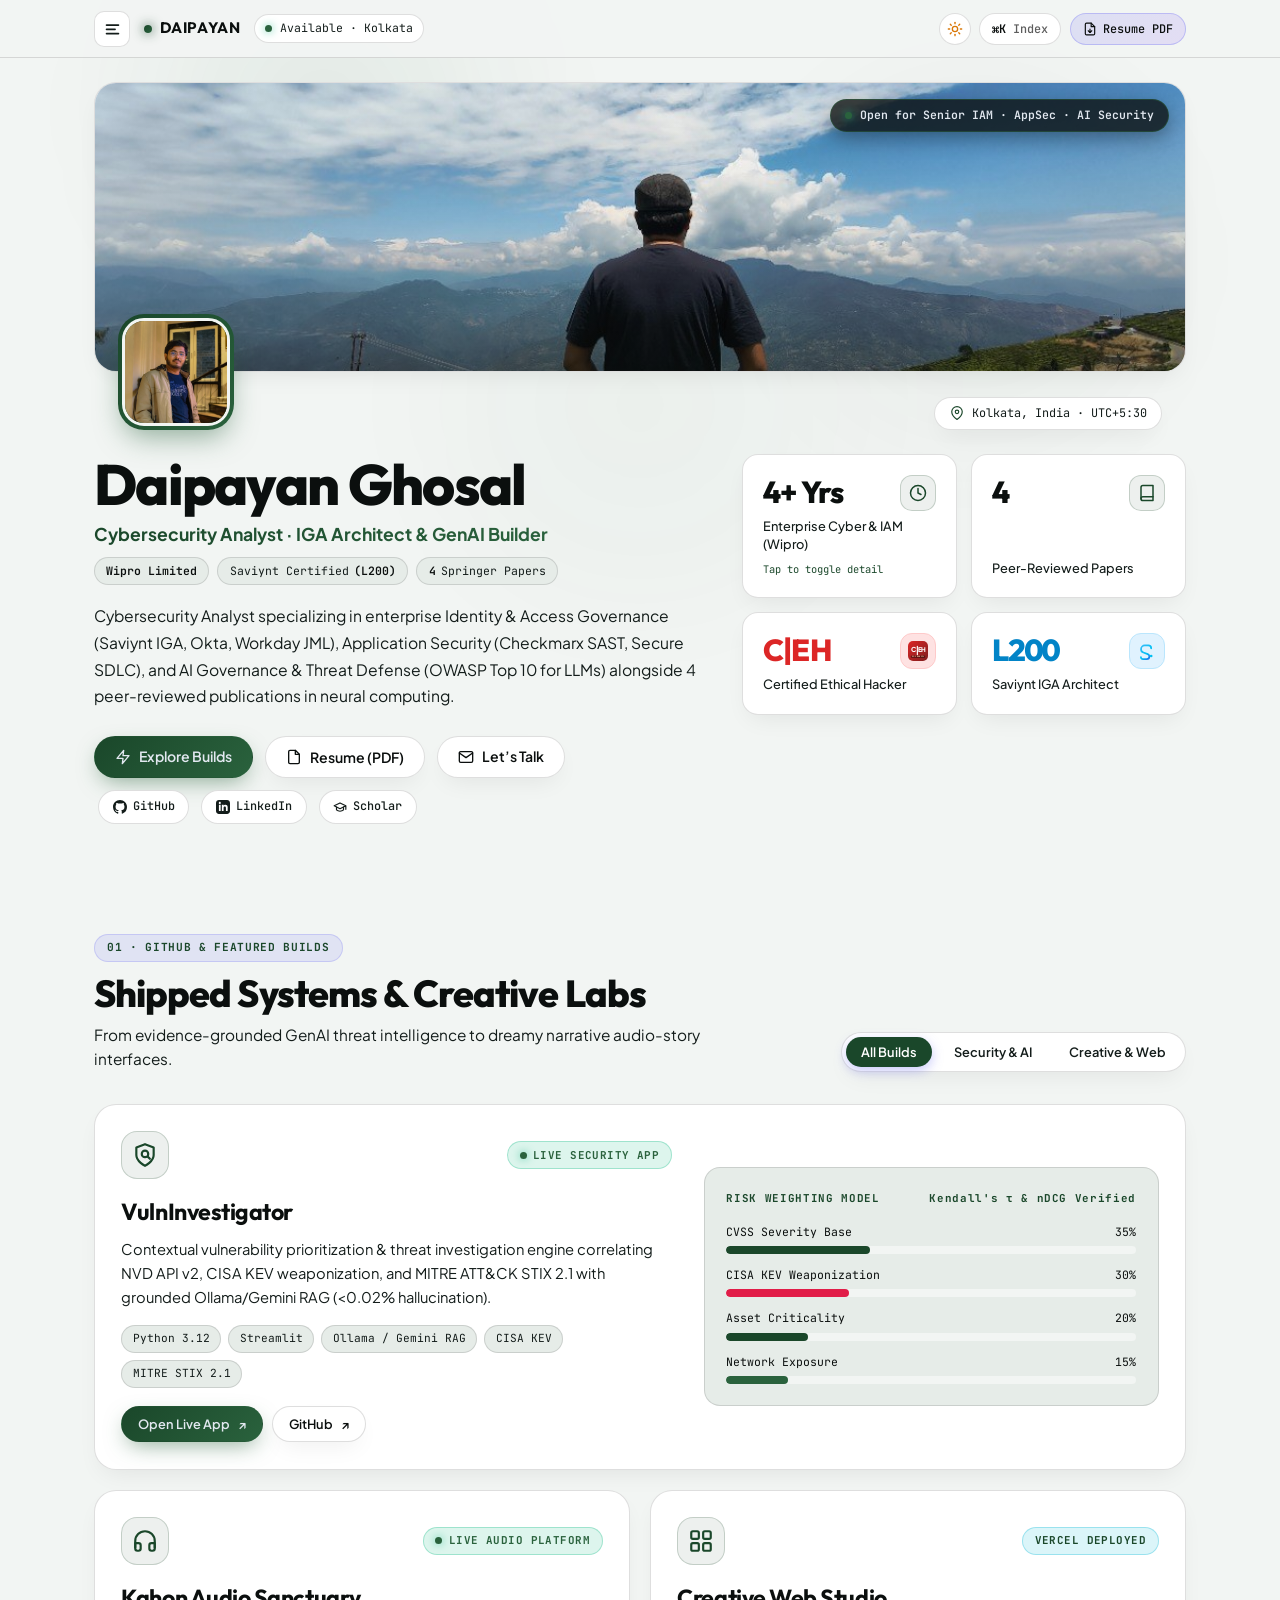
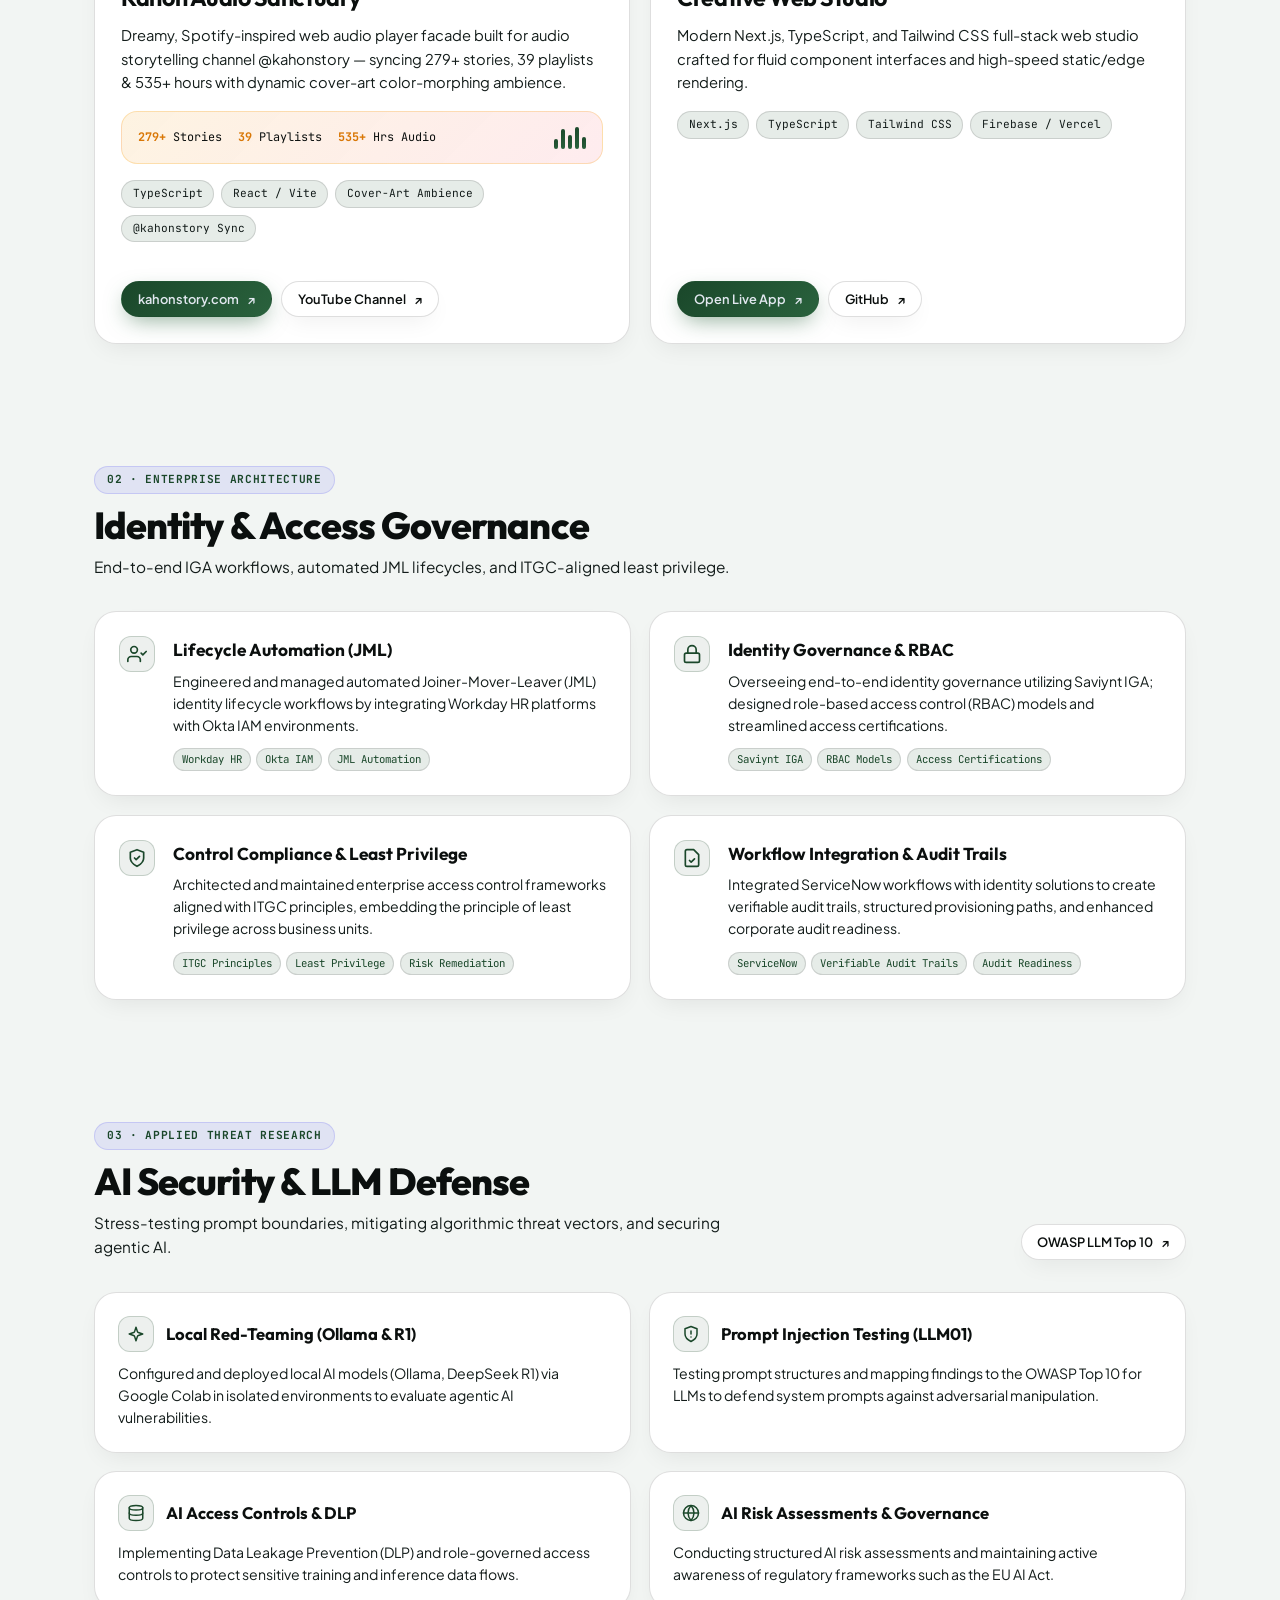
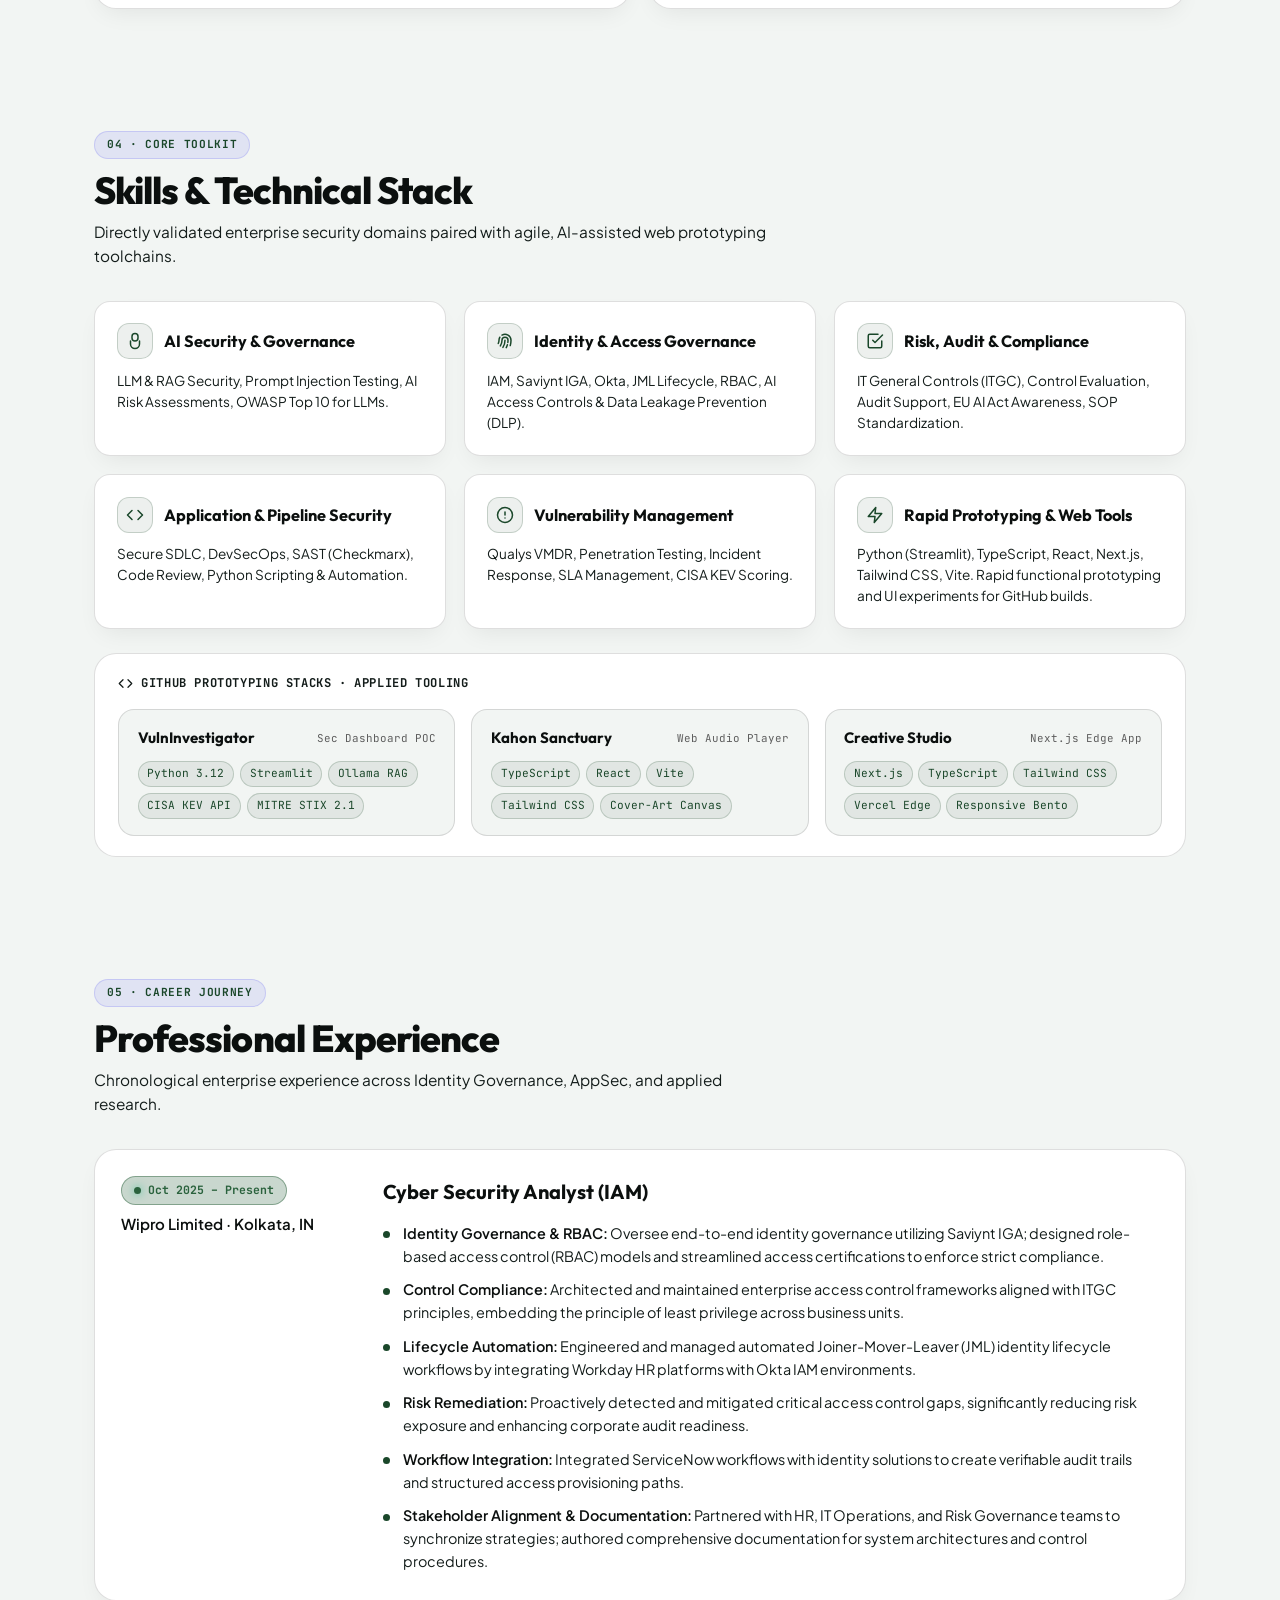
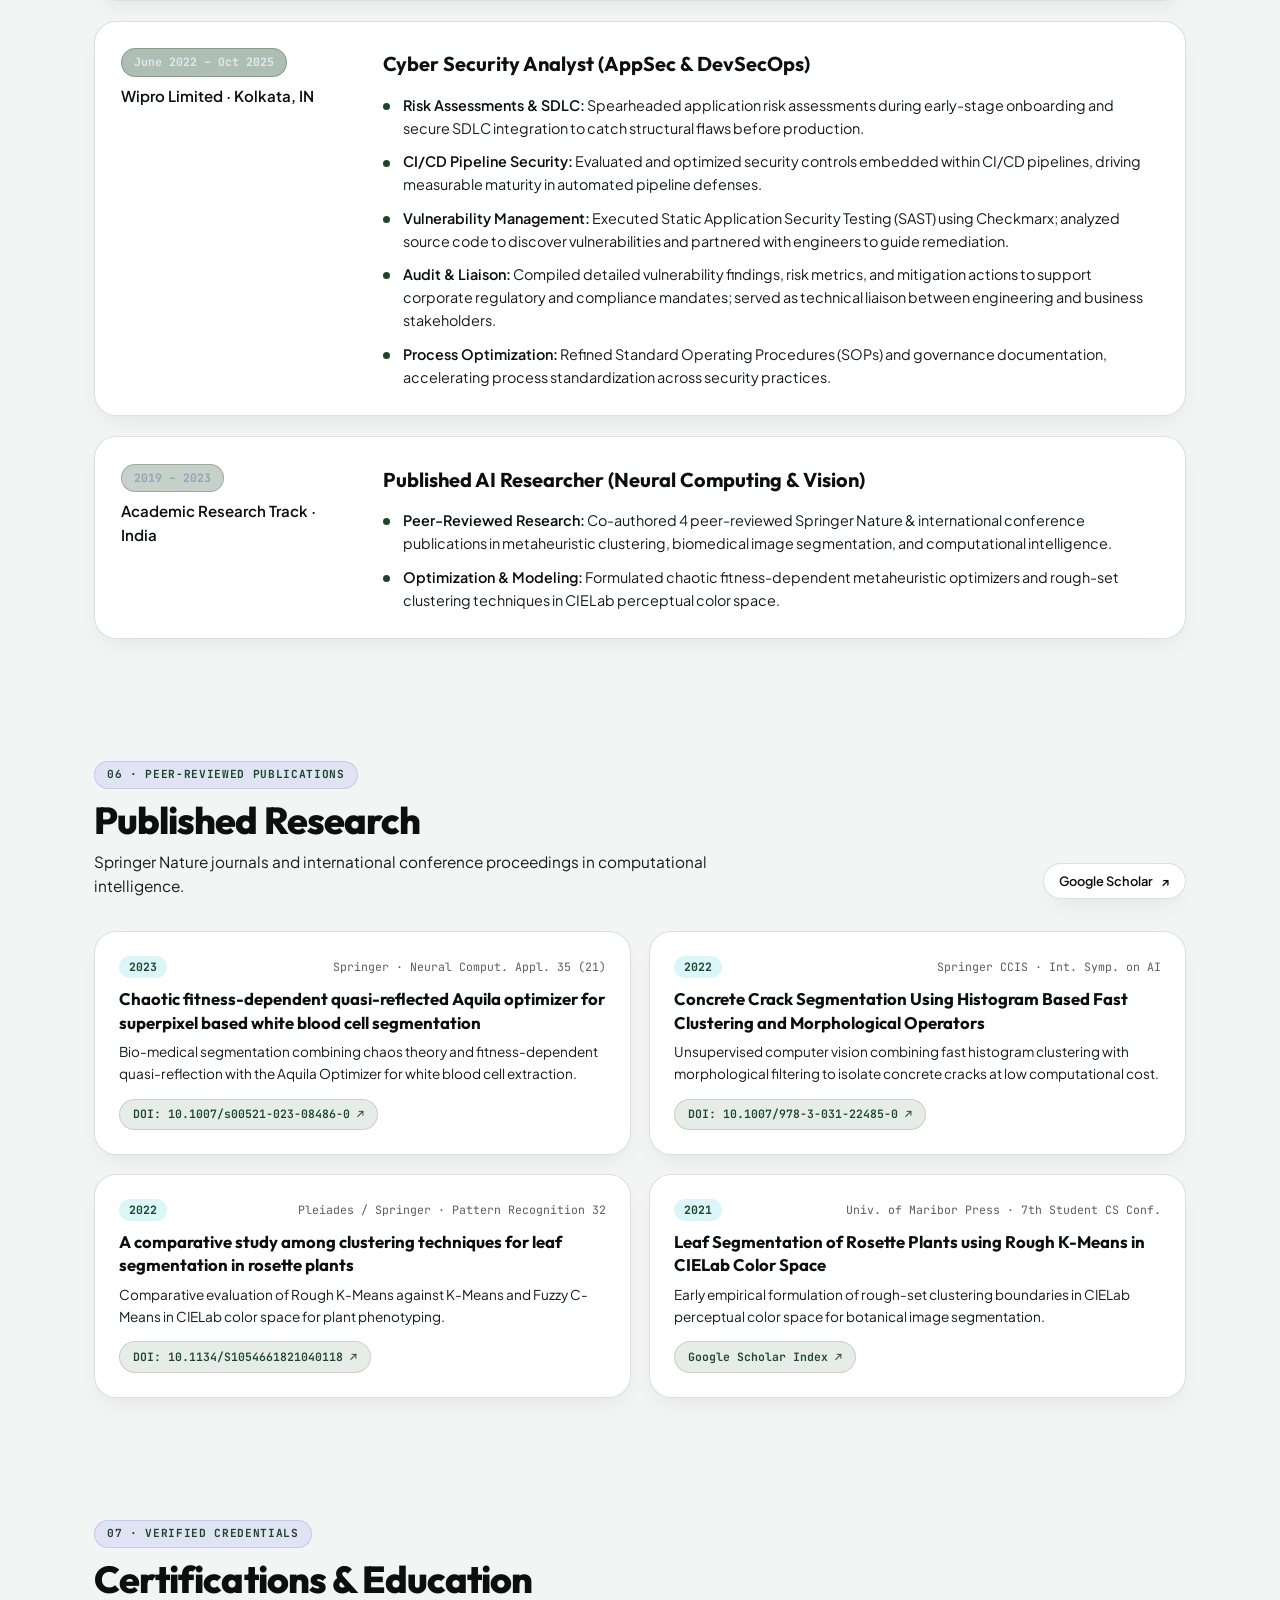
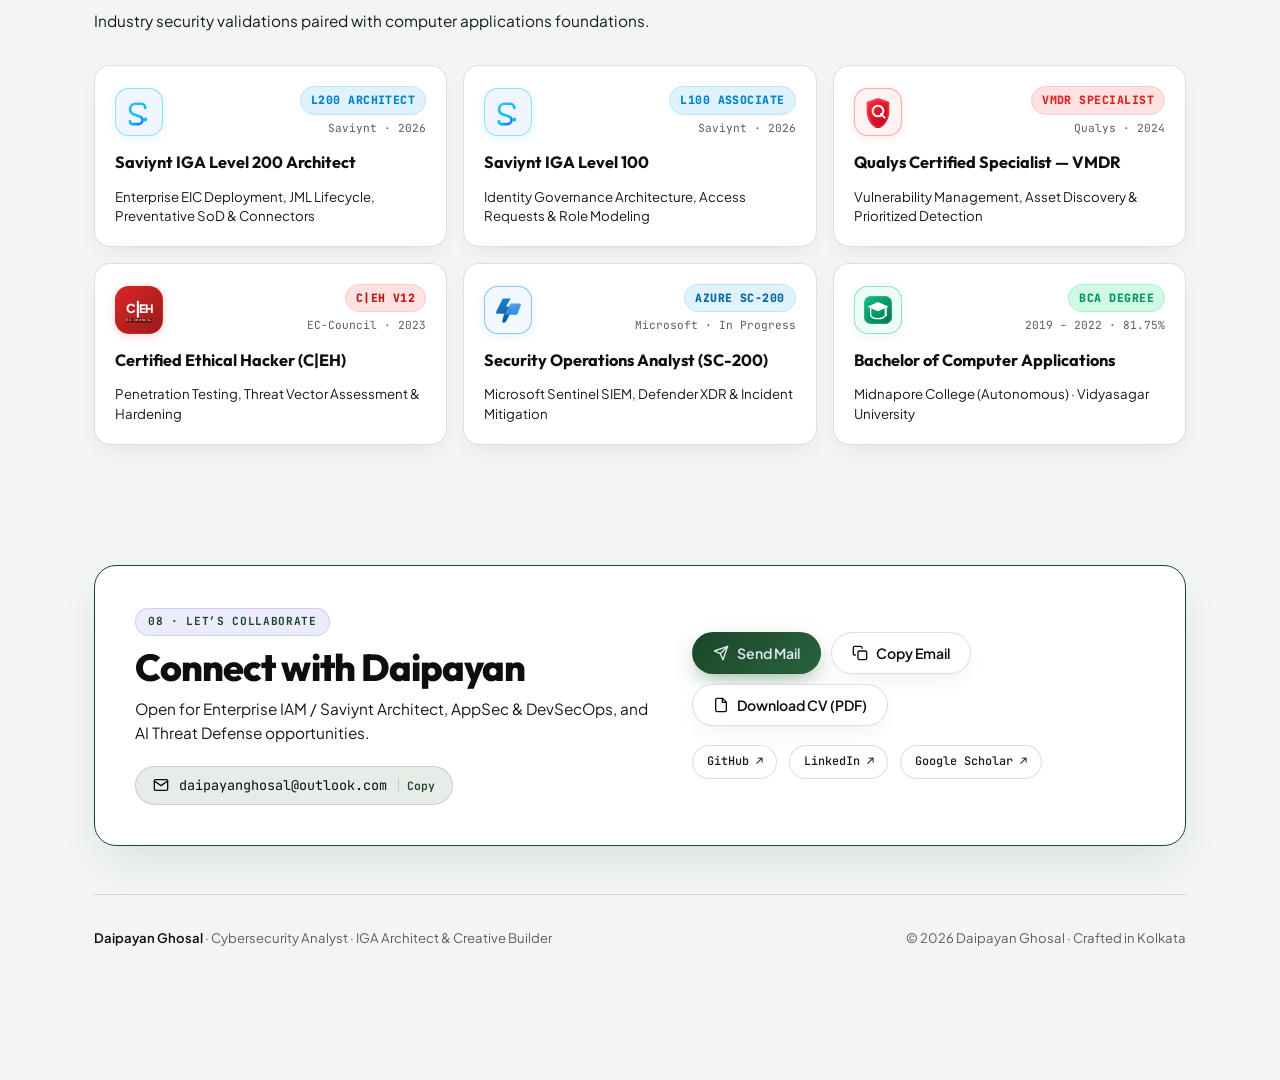
==== commit 39298faa: "Apply Nordic Cyber-Forest palette and integrate GitHub prototyping stacks" ====
--- a/index.html
+++ b/index.html
@@ -708,7 +708,7 @@
           <div>
             <div class="section-kicker" data-i18n="sec_skills_kicker">04 &middot; CORE TOOLKIT</div>
             <h2 class="dossier-section-title" data-i18n="sec_skills_title">Skills &amp; Technical Stack</h2>
-            <p class="dossier-section-subtitle" data-i18n="sec_skills_sub">Directly validated capability domains from verified enterprise security practice and research.</p>
+            <p class="dossier-section-subtitle" data-i18n="sec_skills_sub">Directly validated enterprise security domains paired with agile, AI-assisted web prototyping toolchains.</p>
           </div>
         </div>
 
@@ -748,7 +748,7 @@
               </div>
               <h3 data-i18n="skill_3_title">Risk, Audit &amp; Compliance</h3>
             </div>
-            <p data-i18n="skill_3_desc">IT General Controls (ITGC), Control Evaluation, Audit Support, EU AI Act Awareness.</p>
+            <p data-i18n="skill_3_desc">IT General Controls (ITGC), Control Evaluation, Audit Support, EU AI Act Awareness, SOP Standardization.</p>
           </div>
 
           <div class="skill-bento-card">
@@ -761,7 +761,7 @@
               </div>
               <h3 data-i18n="skill_4_title">Application &amp; Pipeline Security</h3>
             </div>
-            <p data-i18n="skill_4_desc">Secure SDLC, DevSecOps, SAST (Checkmarx), Code Review, Python Scripting.</p>
+            <p data-i18n="skill_4_desc">Secure SDLC, DevSecOps, SAST (Checkmarx), Code Review, Python Scripting &amp; Automation.</p>
           </div>
 
           <div class="skill-bento-card">
@@ -775,22 +775,74 @@
               </div>
               <h3 data-i18n="skill_5_title">Vulnerability Management</h3>
             </div>
-            <p data-i18n="skill_5_desc">Qualys VMDR, Penetration Testing, Incident Response, SLA Management.</p>
+            <p data-i18n="skill_5_desc">Qualys VMDR, Penetration Testing, Incident Response, SLA Management, CISA KEV Scoring.</p>
           </div>
 
           <div class="skill-bento-card">
             <div class="skill-card-head">
               <div class="stat-icon-badge badge-amber">
                 <svg width="18" height="18" viewBox="0 0 24 24" fill="none" stroke="currentColor" stroke-width="2" stroke-linecap="round" stroke-linejoin="round">
-                  <path d="M16 21v-2a4 4 0 0 0-4-4H5a4 4 0 0 0-4 4v2"></path>
-                  <circle cx="8.5" cy="7" r="4"></circle>
-                  <line x1="20" y1="8" x2="20" y2="14"></line>
-                  <line x1="23" y1="11" x2="17" y2="11"></line>
-                </svg>
-              </div>
-              <h3 data-i18n="skill_6_title">Core Competencies</h3>
-            </div>
-            <p data-i18n="skill_6_desc">Process Optimization, Technical Reporting, Stakeholder Communication, Standard Operating Procedures (SOPs).</p>
+                  <polygon points="13 2 3 14 12 14 11 22 21 10 12 10 13 2"></polygon>
+                </svg>
+              </div>
+              <h3 data-i18n="skill_6_title">Rapid Prototyping &amp; Web Tools</h3>
+            </div>
+            <p data-i18n="skill_6_desc">Python (Streamlit), TypeScript, React, Next.js, Tailwind CSS, Vite. Rapid functional prototyping and UI experiments for GitHub builds.</p>
+          </div>
+        </div>
+
+        <!-- RELEVANT REPOS TECH STACK (VulnInvestigator, Kahon, Studio) -->
+        <div class="skills-repos-strip">
+          <div class="skills-repos-title">
+            <svg width="15" height="15" viewBox="0 0 24 24" fill="none" stroke="currentColor" stroke-width="2" stroke-linecap="round" stroke-linejoin="round" aria-hidden="true">
+              <path d="M16 18l6-6-6-6"></path>
+              <path d="M8 6l-6 6 6 6"></path>
+            </svg>
+            <span>GitHub Prototyping Stacks &middot; Applied Tooling</span>
+          </div>
+
+          <div class="skills-repos-grid">
+            <div class="repo-stack-card">
+              <div class="repo-stack-head">
+                <span class="repo-stack-name">VulnInvestigator</span>
+                <span class="repo-stack-note">Sec Dashboard POC</span>
+              </div>
+              <div class="repo-stack-chips">
+                <span class="repo-chip">Python 3.12</span>
+                <span class="repo-chip">Streamlit</span>
+                <span class="repo-chip">Ollama RAG</span>
+                <span class="repo-chip">CISA KEV API</span>
+                <span class="repo-chip">MITRE STIX 2.1</span>
+              </div>
+            </div>
+
+            <div class="repo-stack-card">
+              <div class="repo-stack-head">
+                <span class="repo-stack-name">Kahon Sanctuary</span>
+                <span class="repo-stack-note">Web Audio Player</span>
+              </div>
+              <div class="repo-stack-chips">
+                <span class="repo-chip">TypeScript</span>
+                <span class="repo-chip">React</span>
+                <span class="repo-chip">Vite</span>
+                <span class="repo-chip">Tailwind CSS</span>
+                <span class="repo-chip">Cover-Art Canvas</span>
+              </div>
+            </div>
+
+            <div class="repo-stack-card">
+              <div class="repo-stack-head">
+                <span class="repo-stack-name">Creative Studio</span>
+                <span class="repo-stack-note">Next.js Edge App</span>
+              </div>
+              <div class="repo-stack-chips">
+                <span class="repo-chip">Next.js</span>
+                <span class="repo-chip">TypeScript</span>
+                <span class="repo-chip">Tailwind CSS</span>
+                <span class="repo-chip">Vercel Edge</span>
+                <span class="repo-chip">Responsive Bento</span>
+              </div>
+            </div>
           </div>
         </div>
       </section>
--- a/css/main.css
+++ b/css/main.css
@@ -4,40 +4,42 @@
    ========================================================================== */
 
 :root {
-  /* Default: Dark Theme */
-  --bg-canvas: #090d16;
-  --bg-surface: #111726;
-  --bg-elevated: #182033;
-  --bg-subtle: #0d121f;
-  --bg-hover: rgba(255, 255, 255, 0.05);
-
-  --border-subtle: rgba(255, 255, 255, 0.08);
-  --border-medium: rgba(255, 255, 255, 0.14);
-  --border-highlight: rgba(99, 102, 241, 0.4);
-
-  --text-primary: #f8fafc;
-  --text-secondary: #94a3b8;
-  --text-muted: #64748b;
-
-  /* Vibrant Accents */
-  --accent-indigo: #6366f1;
-  --accent-violet: #8b5cf6;
-  --accent-cyan: #06b6d4;
-  --accent-emerald: #10b981;
+  /* Default: Dark Theme (Nordic Cyber-Forest) */
+  --bg-canvas: #0B0F0E;
+  --bg-surface: #131C1A;
+  --bg-elevated: #162421;
+  --bg-subtle: #0e1514;
+  --bg-hover: rgba(42, 98, 61, 0.14);
+
+  --border-subtle: rgba(93, 93, 93, 0.25);
+  --border-medium: #5D5D5D;
+  --border-highlight: #2A623D;
+
+  --text-primary: #E2E8F0;
+  --text-secondary: #94A3B8;
+  --text-muted: #AAAAAA;
+
+  /* Forest & Emerald Accents */
+  --accent-forest: #1A472A;
+  --accent-emerald: #2A623D;
+  --accent-primary: #2A623D;
+  --accent-indigo: #2A623D;
+  --accent-violet: #1A472A;
+  --accent-cyan: #2A623D;
   --accent-rose: #f43f5e;
   --accent-amber: #f59e0b;
-  --accent-glow: rgba(99, 102, 241, 0.25);
-
-  --gradient-brand: linear-gradient(135deg, #6366f1 0%, #8b5cf6 50%, #ec4899 100%);
-  --gradient-cyan: linear-gradient(135deg, #06b6d4 0%, #3b82f6 100%);
-  --gradient-amber: linear-gradient(135deg, #f59e0b 0%, #f43f5e 100%);
-  --gradient-emerald: linear-gradient(135deg, #10b981 0%, #06b6d4 100%);
+  --accent-glow: rgba(42, 98, 61, 0.35);
+
+  --gradient-brand: linear-gradient(135deg, #2A623D 0%, #1A472A 100%);
+  --gradient-cyan: linear-gradient(135deg, #2A623D 0%, #1A472A 100%);
+  --gradient-amber: linear-gradient(135deg, #2A623D 0%, #1A472A 100%);
+  --gradient-emerald: linear-gradient(135deg, #2A623D 0%, #1A472A 100%);
 
   /* Card Surfaces & Shadows */
-  --card-bg: #111726;
-  --card-border: rgba(255, 255, 255, 0.08);
-  --card-shadow: 0 10px 30px -10px rgba(0, 0, 0, 0.5);
-  --card-shadow-hover: 0 20px 40px -15px rgba(99, 102, 241, 0.2);
+  --card-bg: #131C1A;
+  --card-border: rgba(93, 93, 93, 0.25);
+  --card-shadow: 0 10px 30px -10px rgba(0, 0, 0, 0.6);
+  --card-shadow-hover: 0 20px 40px -15px rgba(42, 98, 61, 0.3);
 
   /* Geometry - Soft GenZ Curves */
   --radius-xs: 6px;
@@ -57,37 +59,39 @@
 
 /* Light Theme Override */
 html[data-theme="light"] {
-  --bg-canvas: #f8fafc;
+  --bg-canvas: #f2f5f3;
   --bg-surface: #ffffff;
-  --bg-elevated: #f1f5f9;
-  --bg-subtle: #f8fafc;
-  --bg-hover: rgba(15, 23, 42, 0.04);
-
-  --border-subtle: rgba(15, 23, 42, 0.08);
-  --border-medium: rgba(15, 23, 42, 0.14);
-  --border-highlight: rgba(79, 70, 229, 0.4);
-
-  --text-primary: #0f172a;
-  --text-secondary: #475569;
-  --text-muted: #94a3b8;
-
-  --accent-indigo: #4f46e5;
-  --accent-violet: #7c3aed;
-  --accent-cyan: #0284c7;
-  --accent-emerald: #059669;
+  --bg-elevated: #e6ece8;
+  --bg-subtle: #f2f5f3;
+  --bg-hover: rgba(26, 71, 42, 0.05);
+
+  --border-subtle: rgba(93, 93, 93, 0.2);
+  --border-medium: #5D5D5D;
+  --border-highlight: #1A472A;
+
+  --text-primary: #0B0F0E;
+  --text-secondary: #131C1A;
+  --text-muted: #5D5D5D;
+
+  --accent-forest: #1A472A;
+  --accent-emerald: #2A623D;
+  --accent-primary: #1A472A;
+  --accent-indigo: #1A472A;
+  --accent-violet: #2A623D;
+  --accent-cyan: #1A472A;
   --accent-rose: #e11d48;
   --accent-amber: #d97706;
-  --accent-glow: rgba(79, 70, 229, 0.15);
-
-  --gradient-brand: linear-gradient(135deg, #4f46e5 0%, #7c3aed 50%, #db2777 100%);
-  --gradient-cyan: linear-gradient(135deg, #0284c7 0%, #2563eb 100%);
-  --gradient-amber: linear-gradient(135deg, #d97706 0%, #e11d48 100%);
-  --gradient-emerald: linear-gradient(135deg, #059669 0%, #0284c7 100%);
+  --accent-glow: rgba(26, 71, 42, 0.15);
+
+  --gradient-brand: linear-gradient(135deg, #1A472A 0%, #2A623D 100%);
+  --gradient-cyan: linear-gradient(135deg, #1A472A 0%, #2A623D 100%);
+  --gradient-amber: linear-gradient(135deg, #1A472A 0%, #2A623D 100%);
+  --gradient-emerald: linear-gradient(135deg, #1A472A 0%, #2A623D 100%);
 
   --card-bg: #ffffff;
-  --card-border: rgba(15, 23, 42, 0.08);
-  --card-shadow: 0 10px 25px -8px rgba(15, 23, 42, 0.06);
-  --card-shadow-hover: 0 18px 36px -10px rgba(79, 70, 229, 0.12);
+  --card-border: rgba(93, 93, 93, 0.2);
+  --card-shadow: 0 10px 25px -8px rgba(11, 15, 14, 0.08);
+  --card-shadow-hover: 0 18px 36px -10px rgba(26, 71, 42, 0.15);
 }
 
 *, *::before, *::after {
@@ -171,7 +175,7 @@
   left: 5%;
   width: 520px;
   height: 420px;
-  background: radial-gradient(circle, rgba(99, 102, 241, 0.18) 0%, transparent 70%);
+  background: radial-gradient(circle, rgba(42, 98, 61, 0.22) 0%, transparent 70%);
 }
 
 .aura-orb-2 {
@@ -179,7 +183,7 @@
   right: 5%;
   width: 480px;
   height: 400px;
-  background: radial-gradient(circle, rgba(6, 182, 212, 0.15) 0%, transparent 70%);
+  background: radial-gradient(circle, rgba(26, 71, 42, 0.25) 0%, transparent 70%);
 }
 
 .aura-orb-3 {
@@ -188,17 +192,17 @@
   transform: translate(-50%, -50%);
   width: 600px;
   height: 480px;
-  background: radial-gradient(circle, rgba(139, 92, 246, 0.08) 0%, transparent 70%);
+  background: radial-gradient(circle, rgba(42, 98, 61, 0.14) 0%, transparent 70%);
 }
 
 html[data-theme="light"] .aura-orb-1 {
-  background: radial-gradient(circle, rgba(99, 102, 241, 0.12) 0%, transparent 70%);
+  background: radial-gradient(circle, rgba(42, 98, 61, 0.12) 0%, transparent 70%);
 }
 html[data-theme="light"] .aura-orb-2 {
-  background: radial-gradient(circle, rgba(6, 182, 212, 0.1) 0%, transparent 70%);
+  background: radial-gradient(circle, rgba(26, 71, 42, 0.1) 0%, transparent 70%);
 }
 html[data-theme="light"] .aura-orb-3 {
-  background: radial-gradient(circle, rgba(244, 63, 94, 0.06) 0%, transparent 70%);
+  background: radial-gradient(circle, rgba(42, 98, 61, 0.06) 0%, transparent 70%);
 }
 
 /* ==========================================================================
@@ -212,7 +216,7 @@
   right: 0;
   height: var(--nav-height);
   z-index: 100;
-  background: rgba(9, 13, 22, 0.88);
+  background: rgba(11, 15, 14, 0.88);
   border-bottom: 1px solid var(--border-subtle);
   display: flex;
   align-items: center;
@@ -221,7 +225,7 @@
 }
 
 html[data-theme="light"] .hud-nav {
-  background: rgba(248, 250, 252, 0.92);
+  background: rgba(242, 245, 243, 0.92);
 }
 
 .hud-container {
--- a/css/dossier.css
+++ b/css/dossier.css
@@ -48,8 +48,8 @@
   inset: 0;
   background: linear-gradient(
     to top,
-    rgba(9, 13, 22, 0.72) 0%,
-    rgba(9, 13, 22, 0.18) 45%,
+    rgba(11, 15, 14, 0.78) 0%,
+    rgba(11, 15, 14, 0.2) 45%,
     transparent 100%
   );
   pointer-events: none;
@@ -58,8 +58,8 @@
 html[data-theme="light"] .hero-cover-scrim {
   background: linear-gradient(
     to top,
-    rgba(15, 23, 42, 0.45) 0%,
-    rgba(15, 23, 42, 0.08) 45%,
+    rgba(11, 15, 14, 0.45) 0%,
+    rgba(11, 15, 14, 0.08) 45%,
     transparent 100%
   );
 }
@@ -73,13 +73,13 @@
   gap: 0.45rem;
   padding: 0.4rem 0.9rem;
   border-radius: var(--radius-pill);
-  background: rgba(9, 13, 22, 0.72);
-  border: 1px solid rgba(255, 255, 255, 0.18);
-  color: #f8fafc;
+  background: rgba(11, 15, 14, 0.78);
+  border: 1px solid rgba(42, 98, 61, 0.5);
+  color: #E2E8F0;
   font-family: var(--font-mono);
   font-size: 0.72rem;
   font-weight: 600;
-  box-shadow: 0 6px 20px rgba(0, 0, 0, 0.25);
+  box-shadow: 0 6px 20px rgba(0, 0, 0, 0.35);
 }
 
 .hero-profile-row {
@@ -100,7 +100,7 @@
   border-radius: 26px;
   padding: 4px;
   background: var(--gradient-brand);
-  box-shadow: 0 12px 28px -6px rgba(99, 102, 241, 0.45);
+  box-shadow: 0 12px 28px -6px rgba(42, 98, 61, 0.5);
   flex-shrink: 0;
   transition: transform 0.25s cubic-bezier(0.16, 1, 0.3, 1);
 }
@@ -288,28 +288,45 @@
 }
 
 .badge-indigo {
-  background: rgba(99, 102, 241, 0.15);
-  color: var(--accent-indigo);
+  background: rgba(42, 98, 61, 0.22);
+  color: #E2E8F0;
+  border: 1px solid rgba(42, 98, 61, 0.4);
 }
 .badge-cyan {
-  background: rgba(6, 182, 212, 0.15);
-  color: var(--accent-cyan);
+  background: rgba(26, 71, 42, 0.32);
+  color: #E2E8F0;
+  border: 1px solid rgba(42, 98, 61, 0.4);
 }
 .badge-emerald {
-  background: rgba(16, 185, 129, 0.15);
-  color: var(--accent-emerald);
+  background: rgba(42, 98, 61, 0.22);
+  color: #2A623D;
+  border: 1px solid rgba(42, 98, 61, 0.4);
 }
 .badge-rose {
-  background: rgba(244, 63, 94, 0.15);
-  color: var(--accent-rose);
+  background: rgba(42, 98, 61, 0.22);
+  color: #E2E8F0;
+  border: 1px solid rgba(42, 98, 61, 0.4);
 }
 .badge-amber {
-  background: rgba(245, 158, 11, 0.15);
-  color: var(--accent-amber);
+  background: rgba(26, 71, 42, 0.32);
+  color: #E2E8F0;
+  border: 1px solid rgba(42, 98, 61, 0.4);
 }
 .badge-violet {
-  background: rgba(139, 92, 246, 0.15);
-  color: var(--accent-violet);
+  background: rgba(26, 71, 42, 0.32);
+  color: #E2E8F0;
+  border: 1px solid rgba(42, 98, 61, 0.4);
+}
+
+html[data-theme="light"] .badge-indigo,
+html[data-theme="light"] .badge-cyan,
+html[data-theme="light"] .badge-emerald,
+html[data-theme="light"] .badge-rose,
+html[data-theme="light"] .badge-amber,
+html[data-theme="light"] .badge-violet {
+  background: rgba(26, 71, 42, 0.08);
+  color: #1A472A;
+  border: 1px solid rgba(26, 71, 42, 0.2);
 }
 
 .stat-icon-badge.badge-ceh {
@@ -403,13 +420,13 @@
 
 .dossier-btn-primary {
   background: var(--gradient-brand);
-  color: #ffffff;
-  box-shadow: 0 8px 22px -6px rgba(99, 102, 241, 0.55);
+  color: #E2E8F0;
+  box-shadow: 0 8px 22px -6px rgba(42, 98, 61, 0.55);
 }
 
 .dossier-btn-primary:hover {
   transform: translateY(-2px);
-  box-shadow: 0 12px 26px -4px rgba(99, 102, 241, 0.7);
+  box-shadow: 0 12px 26px -4px rgba(42, 98, 61, 0.7);
 }
 
 .dossier-btn-outline {
@@ -432,9 +449,9 @@
 }
 
 .dossier-btn.copied {
-  border-color: var(--accent-emerald);
-  color: var(--accent-emerald);
-  background: rgba(16, 185, 129, 0.12);
+  border-color: #2A623D;
+  color: #2A623D;
+  background: rgba(42, 98, 61, 0.16);
 }
 
 /* ==========================================================================
@@ -899,8 +916,103 @@
 }
 
 /* ==========================================================================
-   05. EXPERIENCE — CONNECTED TIMELINE BENTO
+   GITHUB REPOS TECH STACK STRIP (VulnInvestigator, Kahon, Studio)
    ========================================================================== */
+
+.skills-repos-strip {
+  margin-top: 1.5rem;
+  background: var(--bg-surface);
+  border: 1px solid var(--border-subtle);
+  border-radius: var(--radius-lg);
+  padding: 1.25rem 1.45rem;
+  display: flex;
+  flex-direction: column;
+  gap: 1rem;
+}
+
+.skills-repos-title {
+  display: flex;
+  align-items: center;
+  gap: 0.5rem;
+  font-family: var(--font-mono);
+  font-size: 0.76rem;
+  font-weight: 700;
+  text-transform: uppercase;
+  letter-spacing: 0.05em;
+  color: var(--text-secondary);
+}
+
+.skills-repos-grid {
+  display: grid;
+  grid-template-columns: repeat(3, 1fr);
+  gap: 1rem;
+}
+
+.repo-stack-card {
+  background: var(--bg-canvas);
+  border: 1px solid var(--border-subtle);
+  border-radius: var(--radius-md);
+  padding: 1rem 1.15rem;
+  display: flex;
+  flex-direction: column;
+  gap: 0.65rem;
+  transition: border-color 0.2s ease, transform 0.2s ease;
+}
+
+.repo-stack-card:hover {
+  border-color: var(--accent-primary);
+  transform: translateY(-2px);
+}
+
+.repo-stack-head {
+  display: flex;
+  align-items: center;
+  justify-content: space-between;
+  gap: 0.5rem;
+}
+
+.repo-stack-name {
+  font-family: var(--font-display);
+  font-size: 0.94rem;
+  font-weight: 700;
+  color: var(--text-primary);
+}
+
+.repo-stack-note {
+  font-family: var(--font-mono);
+  font-size: 0.68rem;
+  color: var(--text-muted);
+}
+
+.repo-stack-chips {
+  display: flex;
+  flex-wrap: wrap;
+  gap: 0.35rem;
+}
+
+.repo-chip {
+  display: inline-flex;
+  align-items: center;
+  padding: 0.2rem 0.55rem;
+  border-radius: var(--radius-pill);
+  background: rgba(26, 71, 42, 0.35);
+  border: 1px solid rgba(42, 98, 61, 0.4);
+  font-family: var(--font-mono);
+  font-size: 0.7rem;
+  color: #E2E8F0;
+}
+
+html[data-theme="light"] .repo-chip {
+  background: rgba(26, 71, 42, 0.08);
+  border-color: rgba(26, 71, 42, 0.2);
+  color: #1A472A;
+}
+
+@media (max-width: 820px) {
+  .skills-repos-grid {
+    grid-template-columns: 1fr;
+  }
+}
 
 .timeline-stack {
   display: flex;
@@ -939,21 +1051,21 @@
 }
 
 .pill-current {
-  background: rgba(16, 185, 129, 0.14);
-  color: var(--accent-emerald);
-  border: 1px solid rgba(16, 185, 129, 0.3);
+  background: rgba(42, 98, 61, 0.25);
+  color: #2A623D;
+  border: 1px solid rgba(42, 98, 61, 0.45);
 }
 
 .pill-prior {
-  background: rgba(14, 165, 233, 0.14);
-  color: var(--accent-cyan);
-  border: 1px solid rgba(14, 165, 233, 0.3);
+  background: rgba(26, 71, 42, 0.35);
+  color: #E2E8F0;
+  border: 1px solid rgba(42, 98, 61, 0.35);
 }
 
 .pill-academic {
-  background: rgba(99, 102, 241, 0.14);
-  color: var(--accent-indigo);
-  border: 1px solid rgba(99, 102, 241, 0.3);
+  background: rgba(26, 71, 42, 0.25);
+  color: #94A3B8;
+  border: 1px solid rgba(93, 93, 93, 0.35);
 }
 
 .exp-company-name {
@@ -983,6 +1095,11 @@
   font-size: 0.9rem;
   line-height: 1.6;
   color: var(--text-secondary);
+}
+
+.dossier-deliverables li strong {
+  color: var(--text-primary);
+  font-weight: 600;
 }
 
 .dossier-deliverables li::before {
@@ -993,7 +1110,7 @@
   width: 7px;
   height: 7px;
   border-radius: 50%;
-  background: var(--accent-indigo);
+  background: var(--accent-primary);
 }
 
 /* ==========================================================================
--- a/css/print-resume.css
+++ b/css/print-resume.css
@@ -15,6 +15,7 @@
   .project-actions-row,
   .dossier-contact-actions,
   .contact-external-links,
+  .skills-repos-strip,
   .ledger-hint,
   .copy-hint,
   footer {
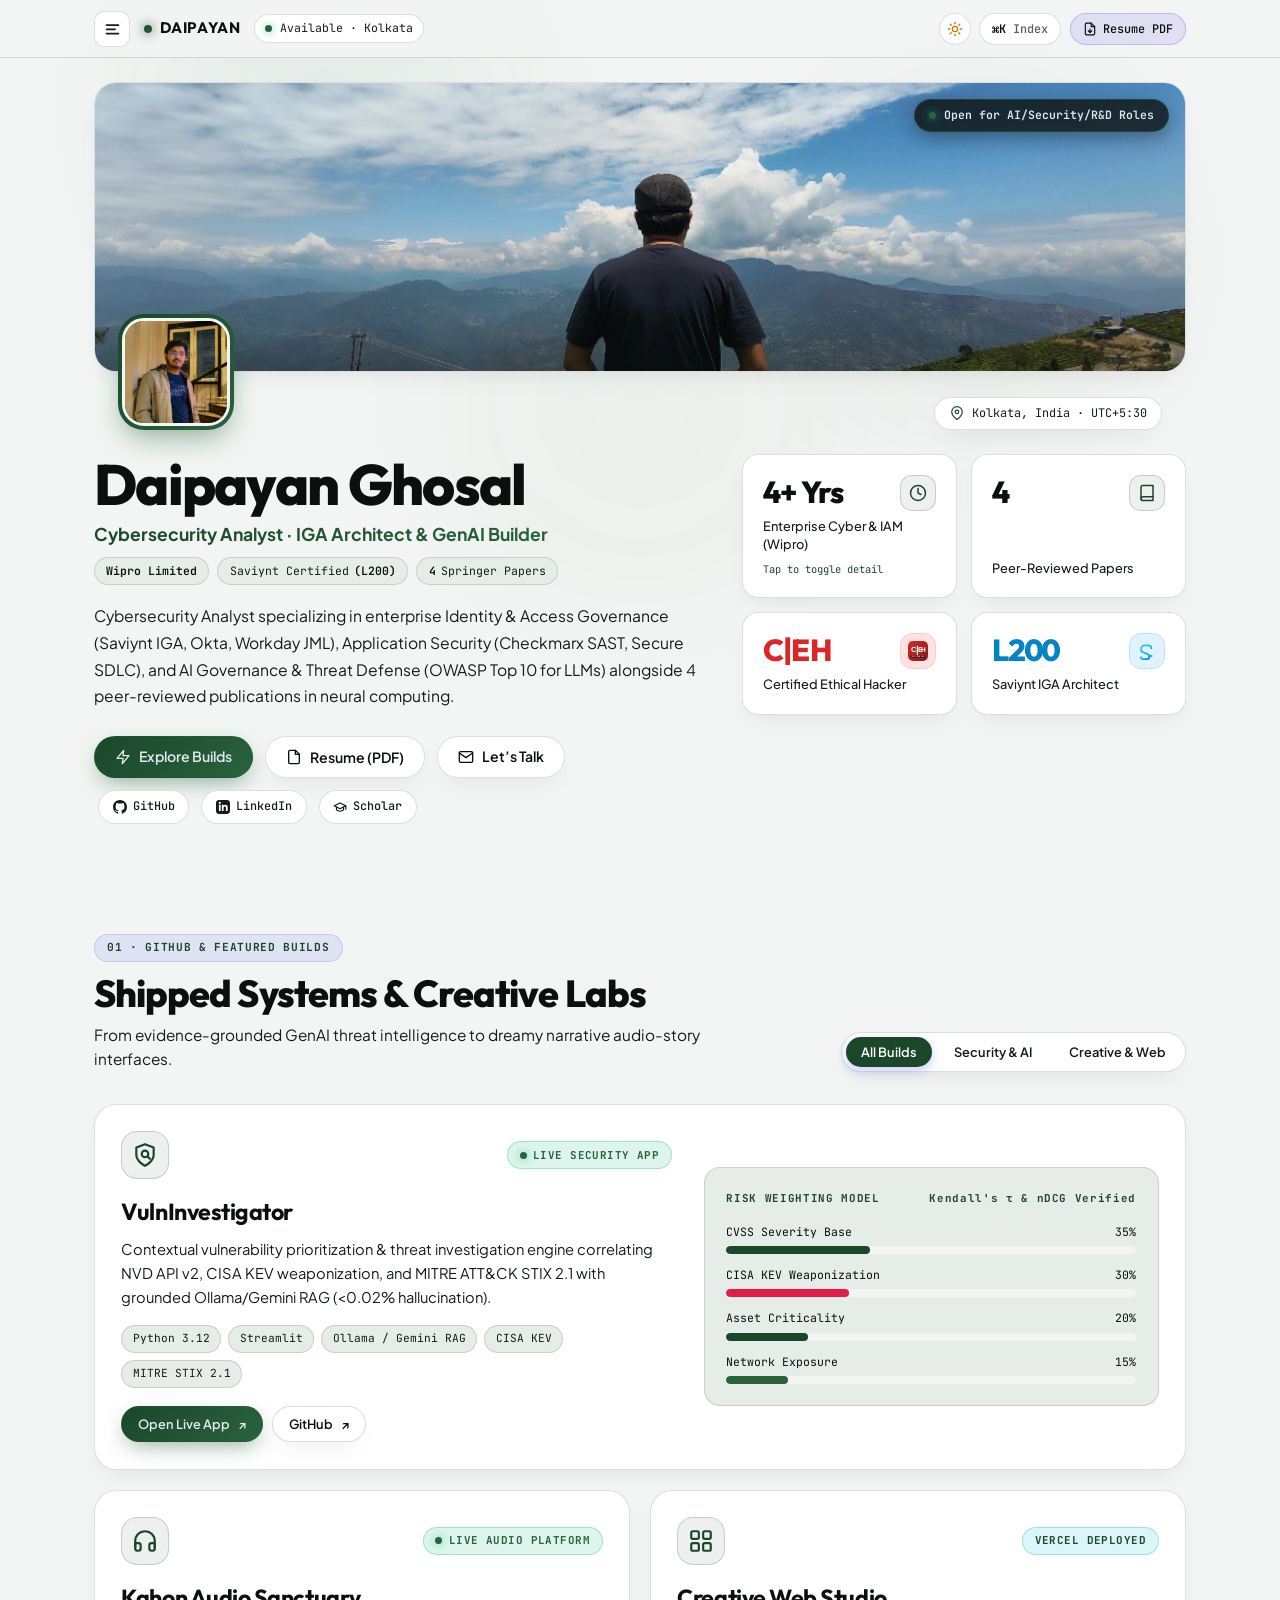
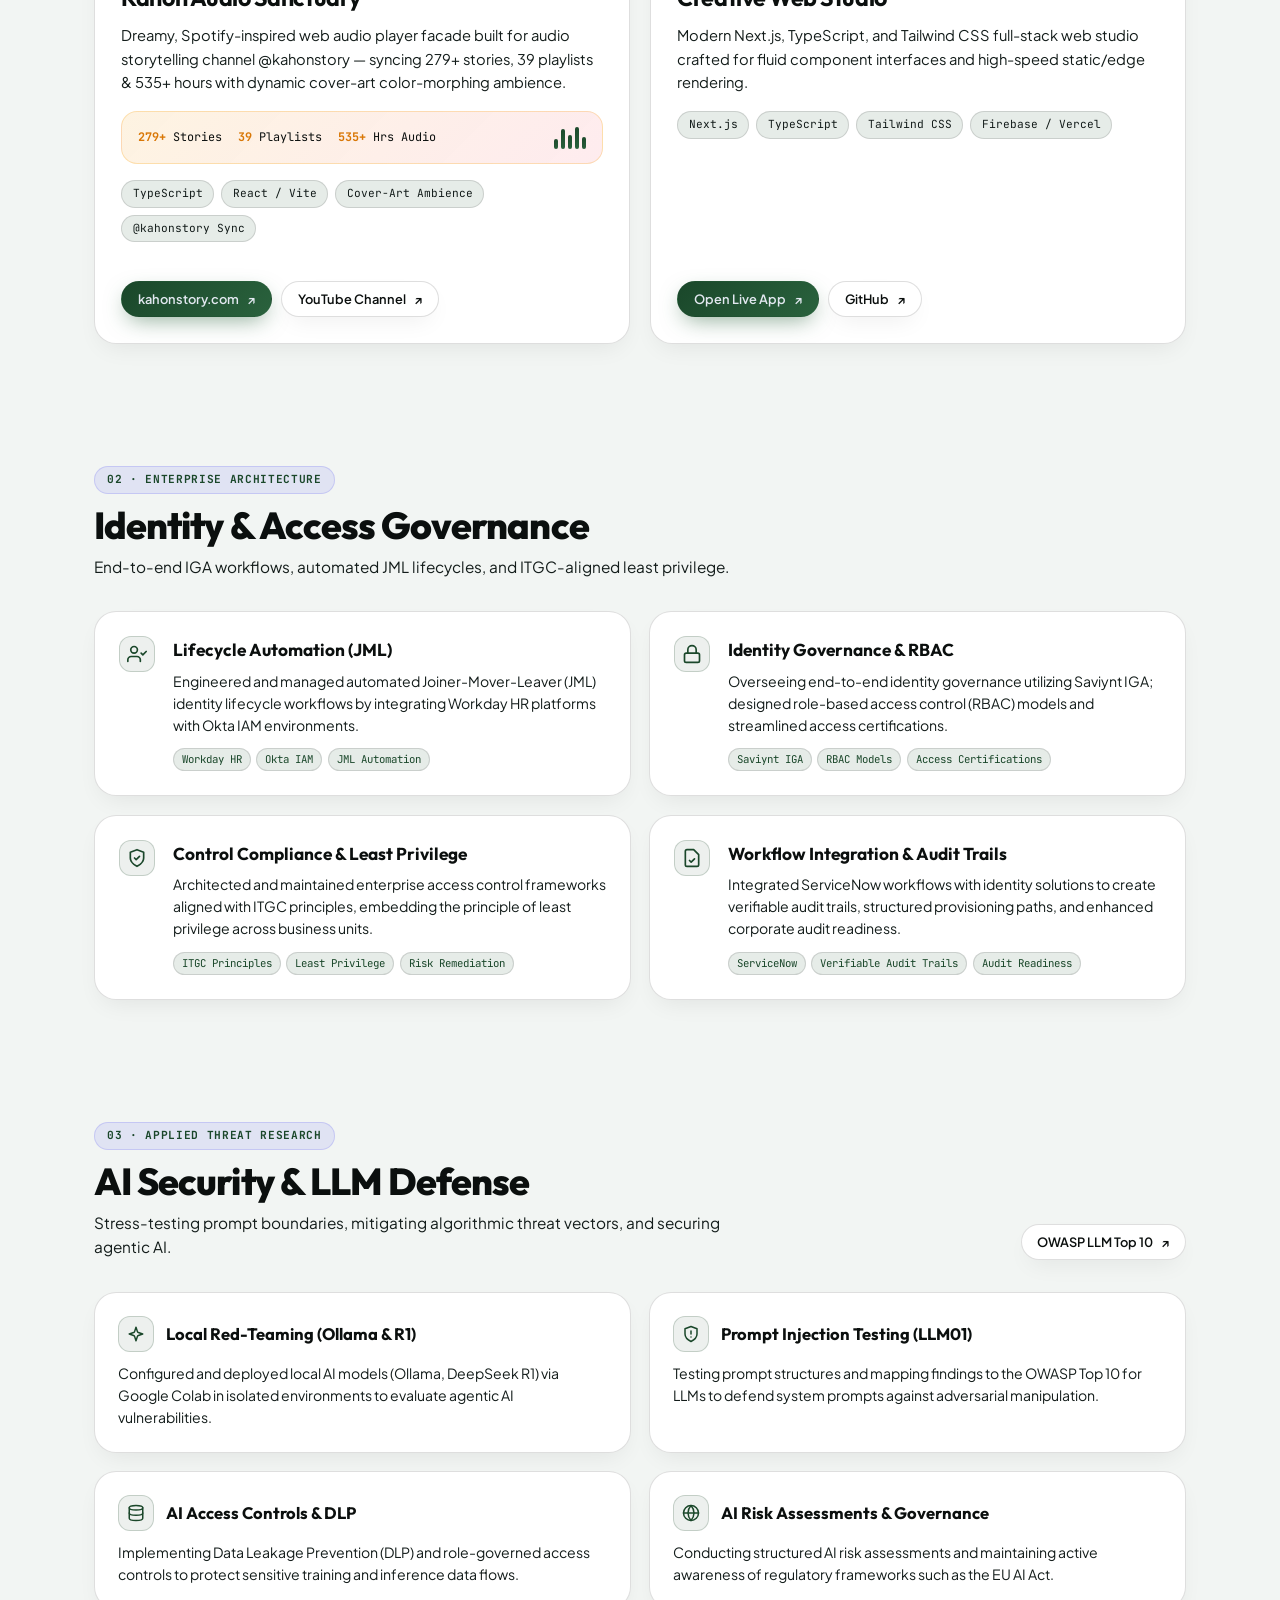
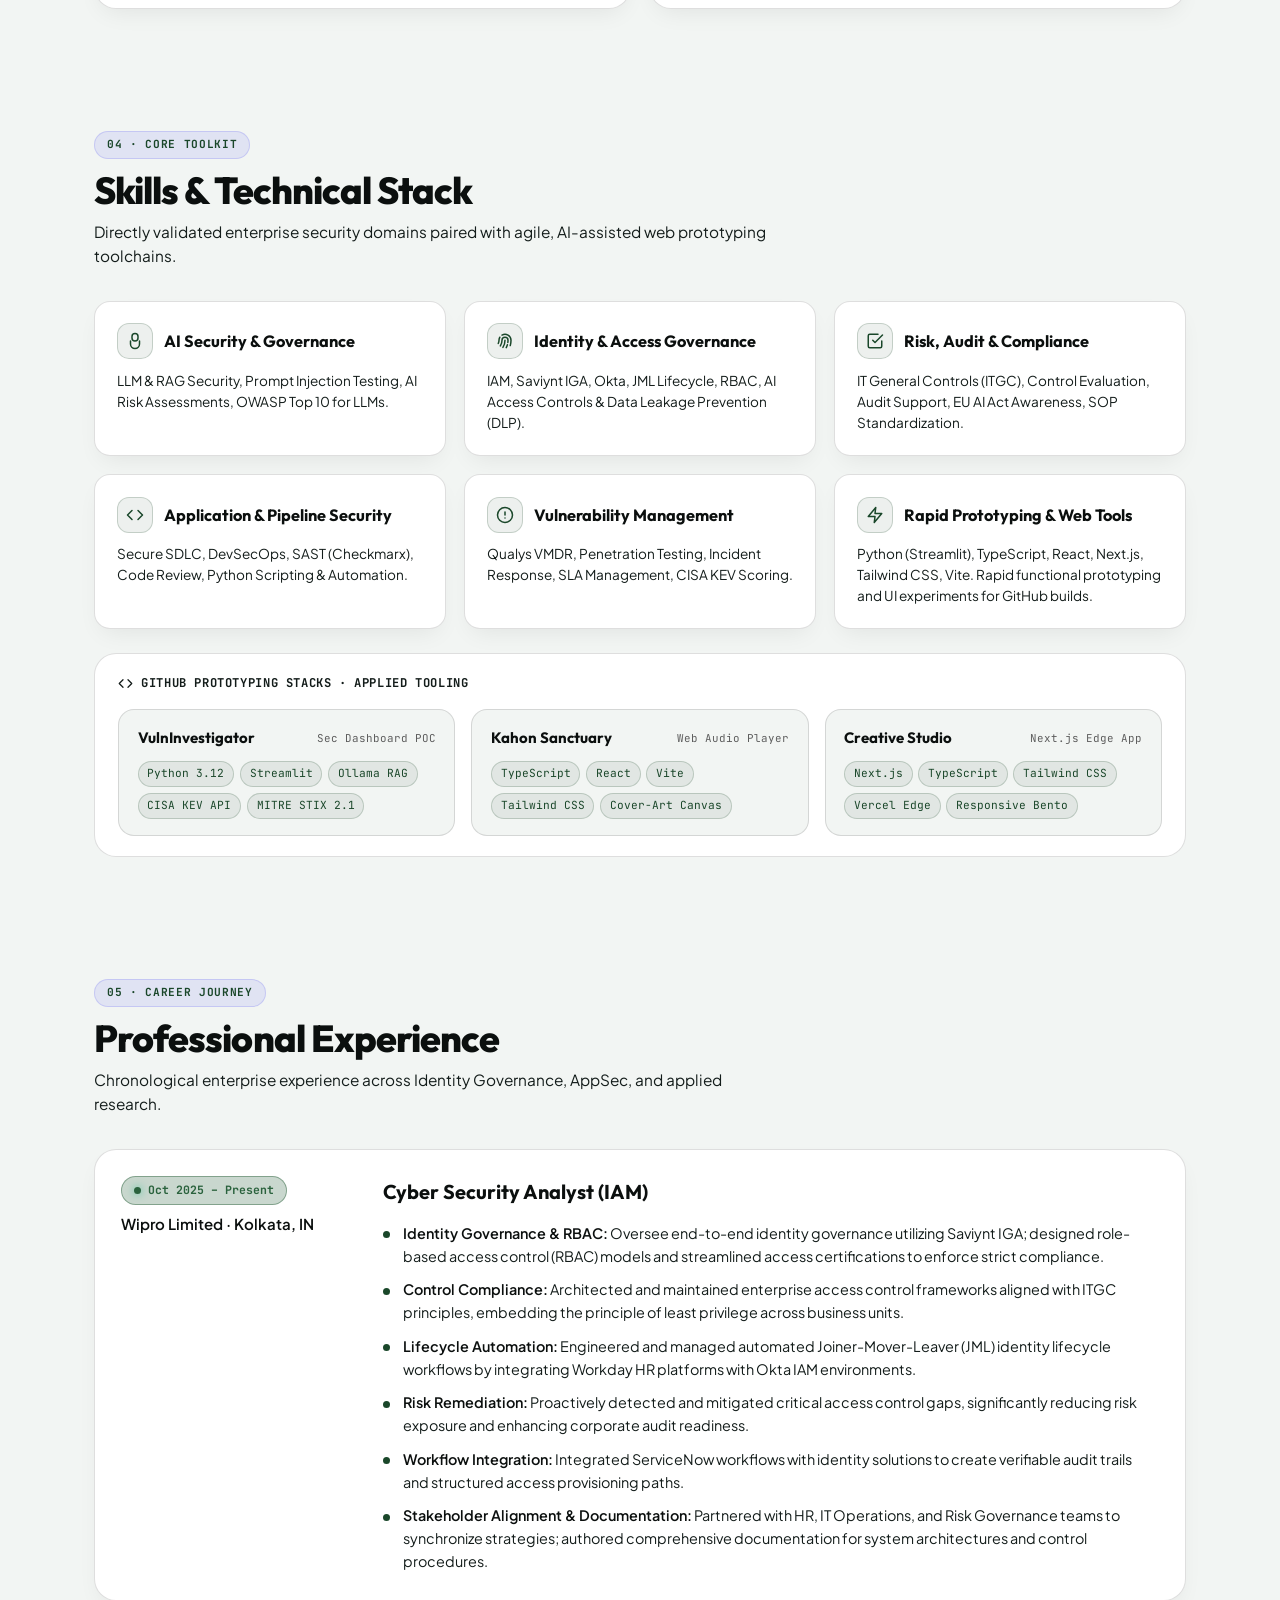
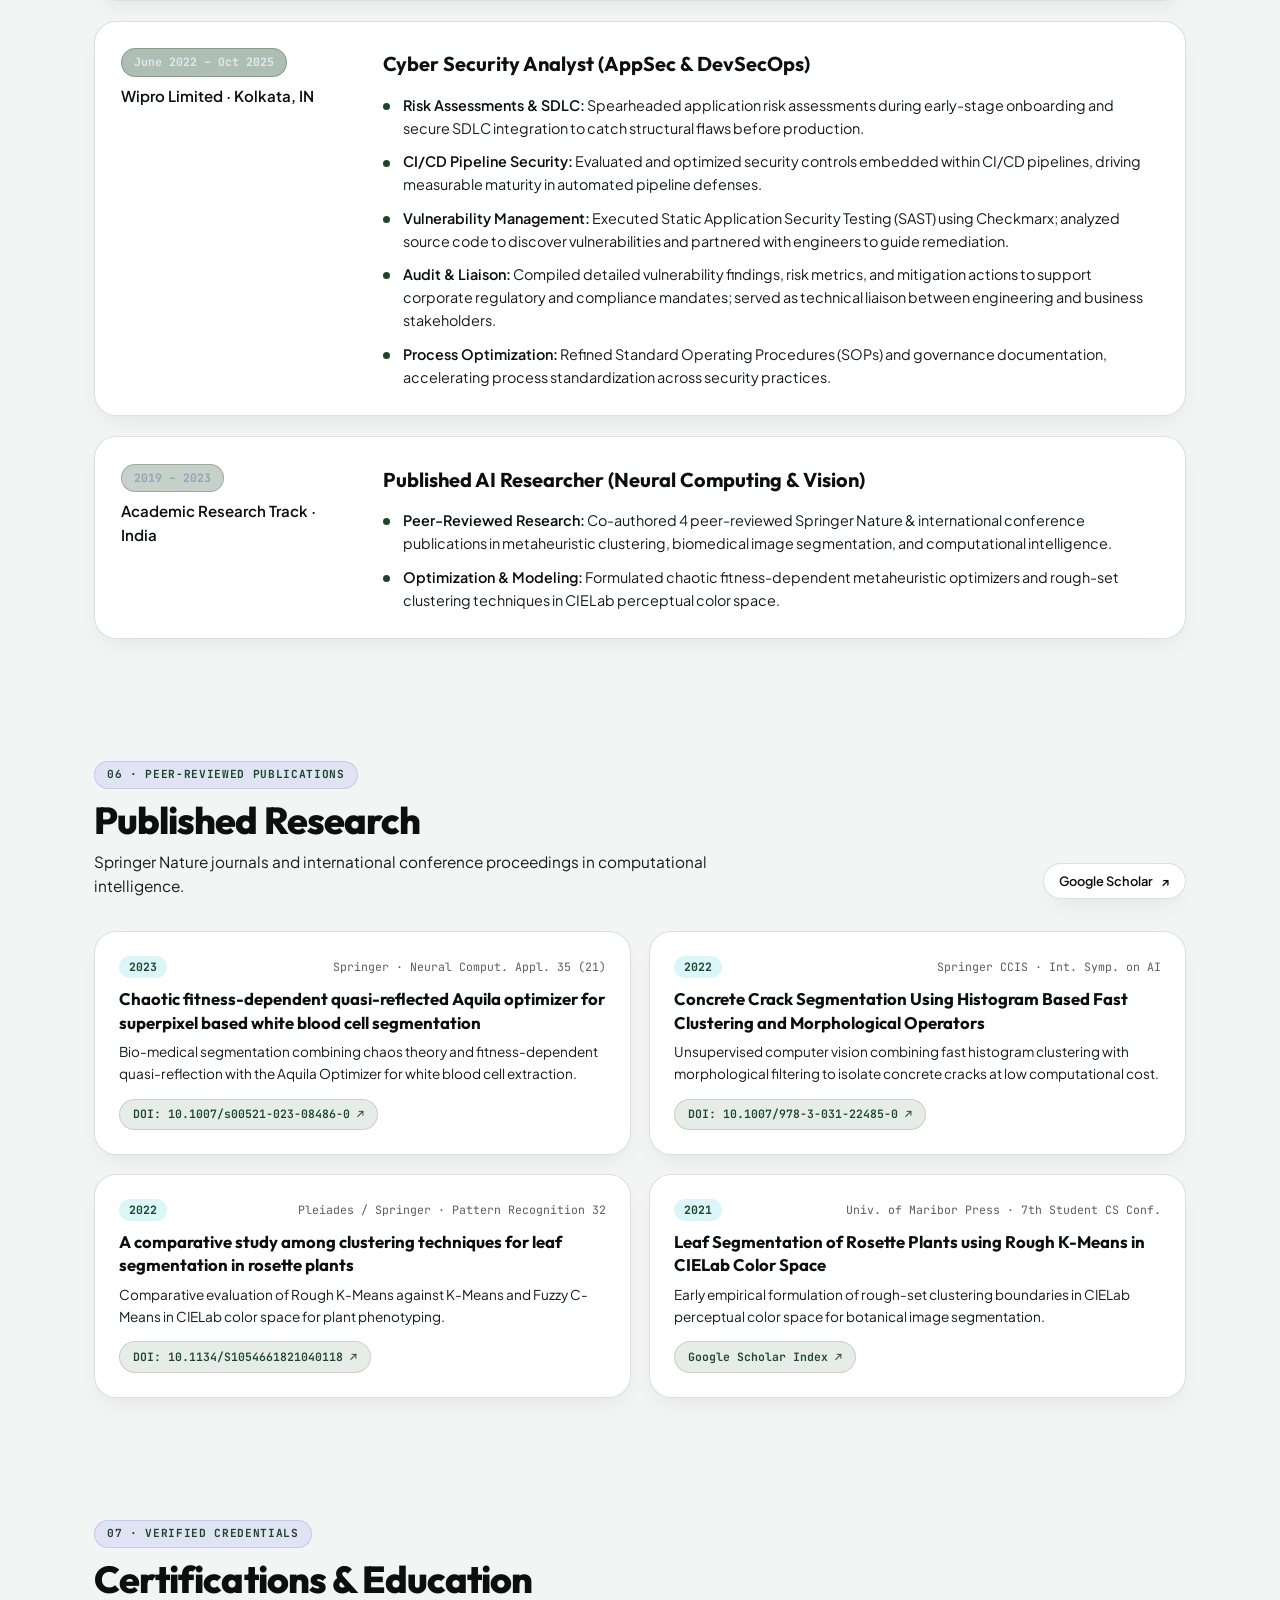
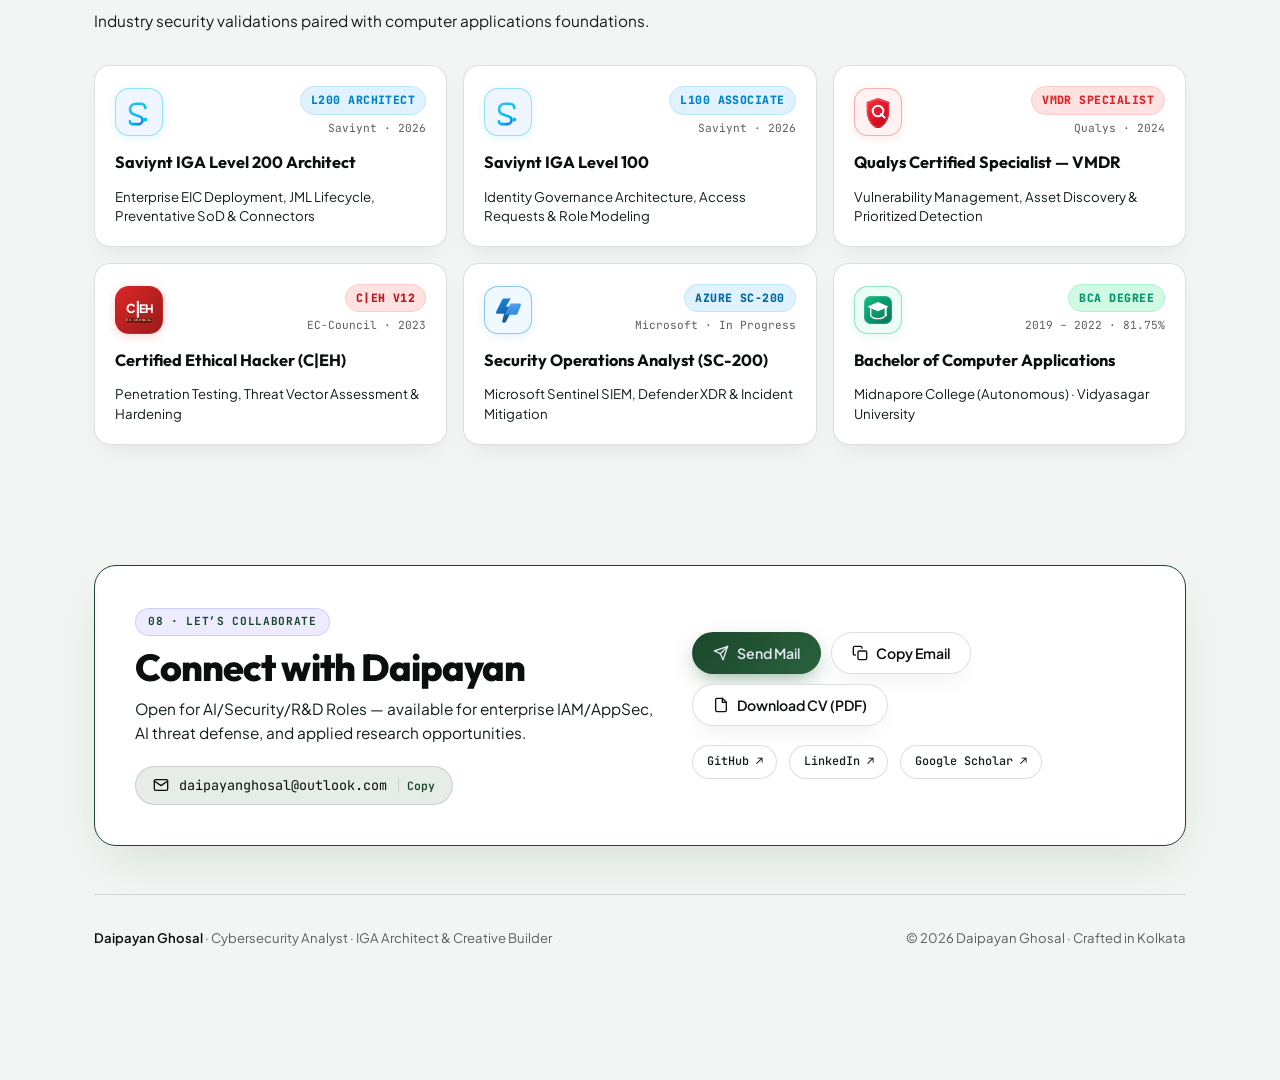
==== commit c382d258: "Update availability badge to Open for AI/Security/R&D Roles" ====
--- a/index.html
+++ b/index.html
@@ -193,7 +193,7 @@
           <div class="hero-cover-scrim" aria-hidden="true"></div>
           <div class="hero-cover-pill">
             <span class="live-dot-pulse" aria-hidden="true"></span>
-            <span data-i18n="hero_badge">Open for Senior IAM · AppSec · AI Security</span>
+            <span data-i18n="hero_badge">Open for AI/Security/R&amp;D Roles</span>
           </div>
         </div>
 
@@ -1154,7 +1154,7 @@
             <div class="section-kicker" data-i18n="sec_contact_kicker">08 &middot; LET’S COLLABORATE</div>
             <h2 class="dossier-section-title" data-i18n="sec_contact_title">Connect with Daipayan</h2>
             <p class="dossier-section-subtitle" data-i18n="sec_contact_sub">
-              Open for Enterprise IAM / Saviynt Architect, AppSec &amp; DevSecOps, and AI Threat Defense opportunities.
+              Open for AI/Security/R&amp;D Roles &mdash; available for enterprise IAM/AppSec, AI threat defense, and applied research opportunities.
             </p>
 
             <button type="button" class="dossier-email-pill" id="dossier-email-pill" title="Click to copy email address">
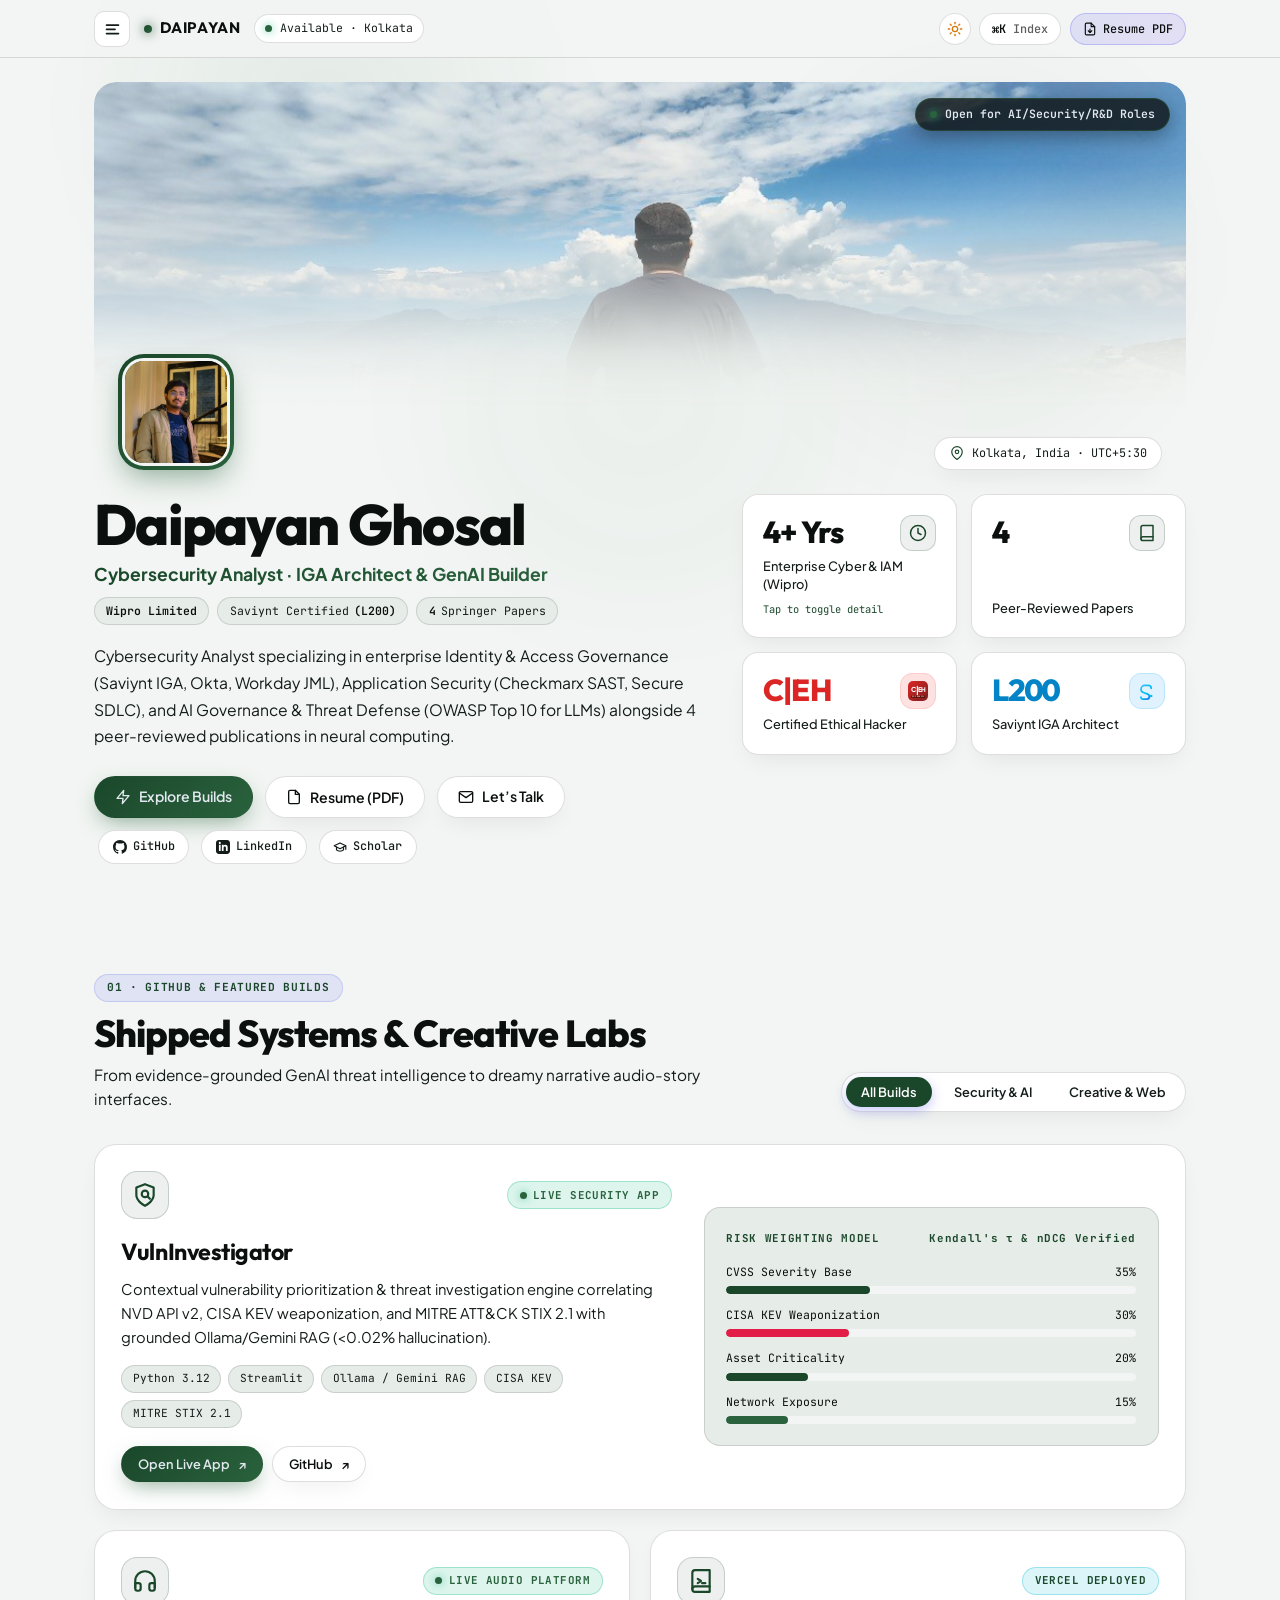
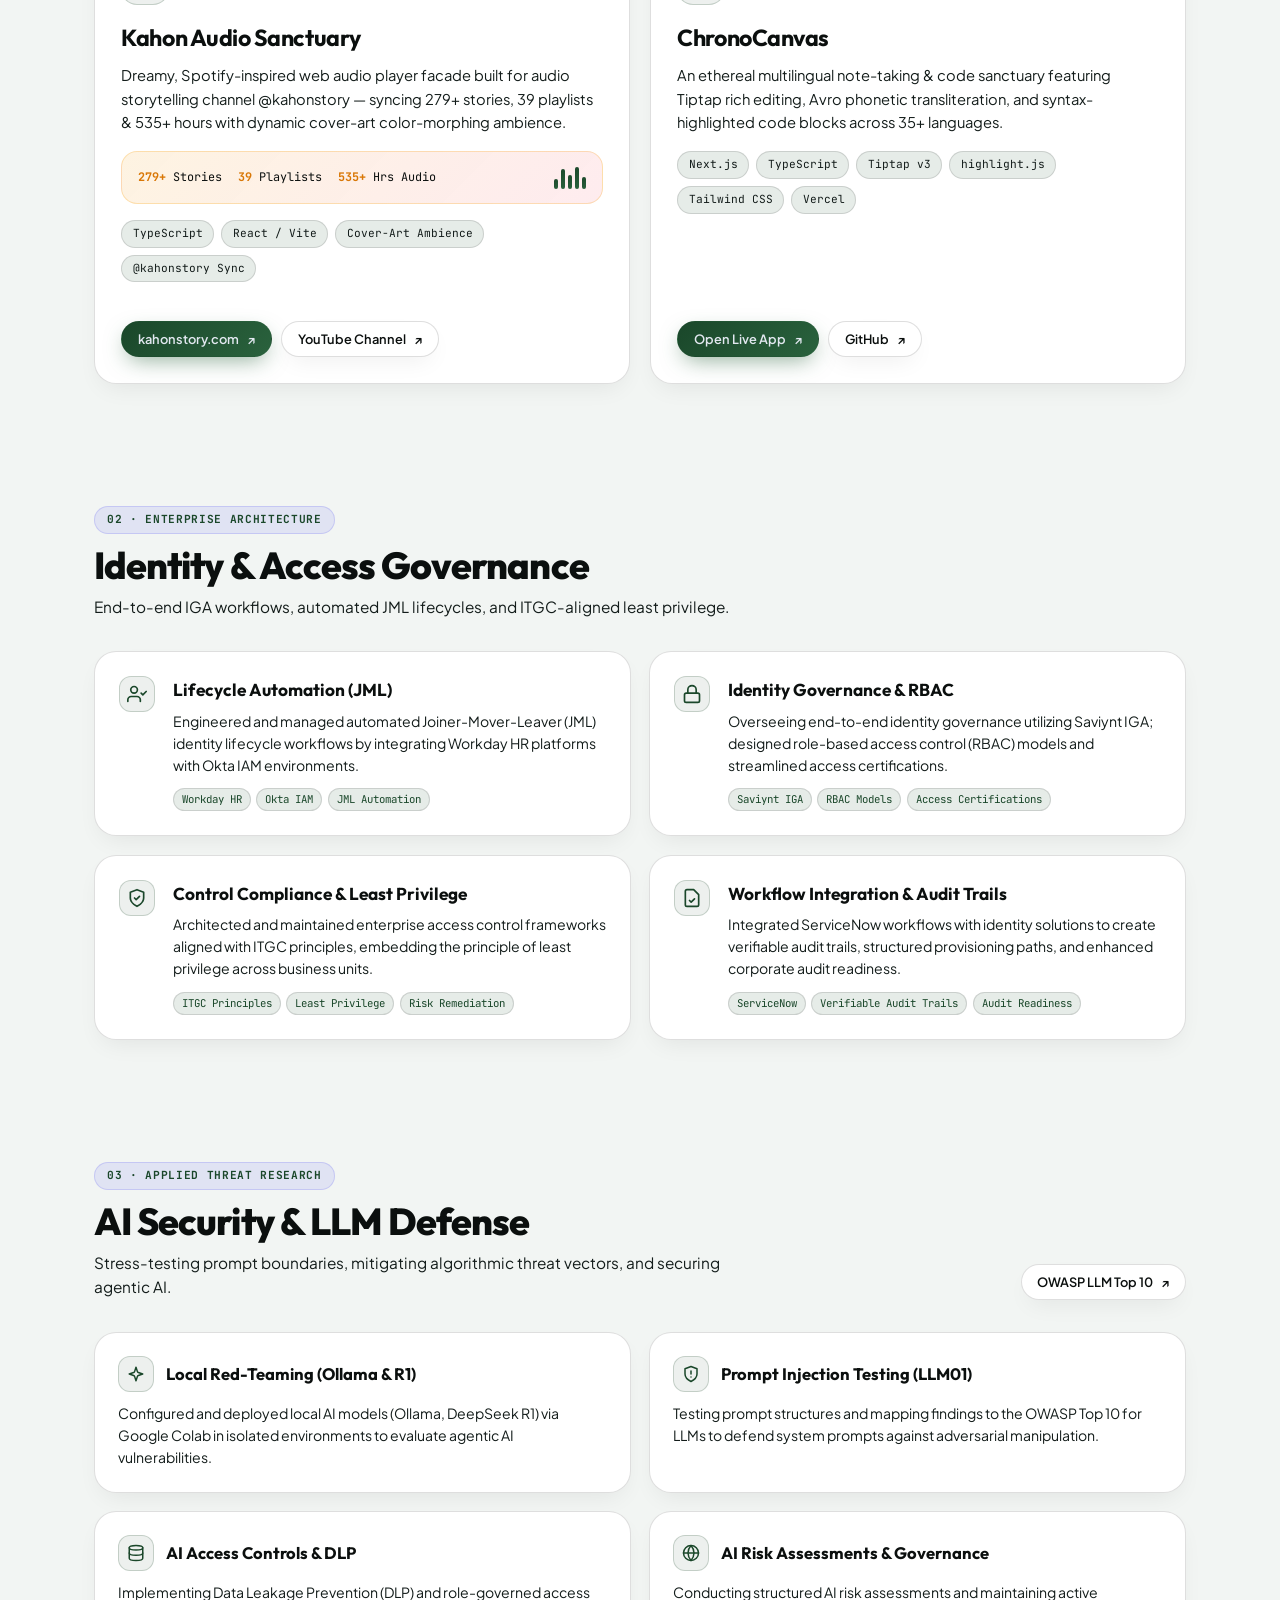
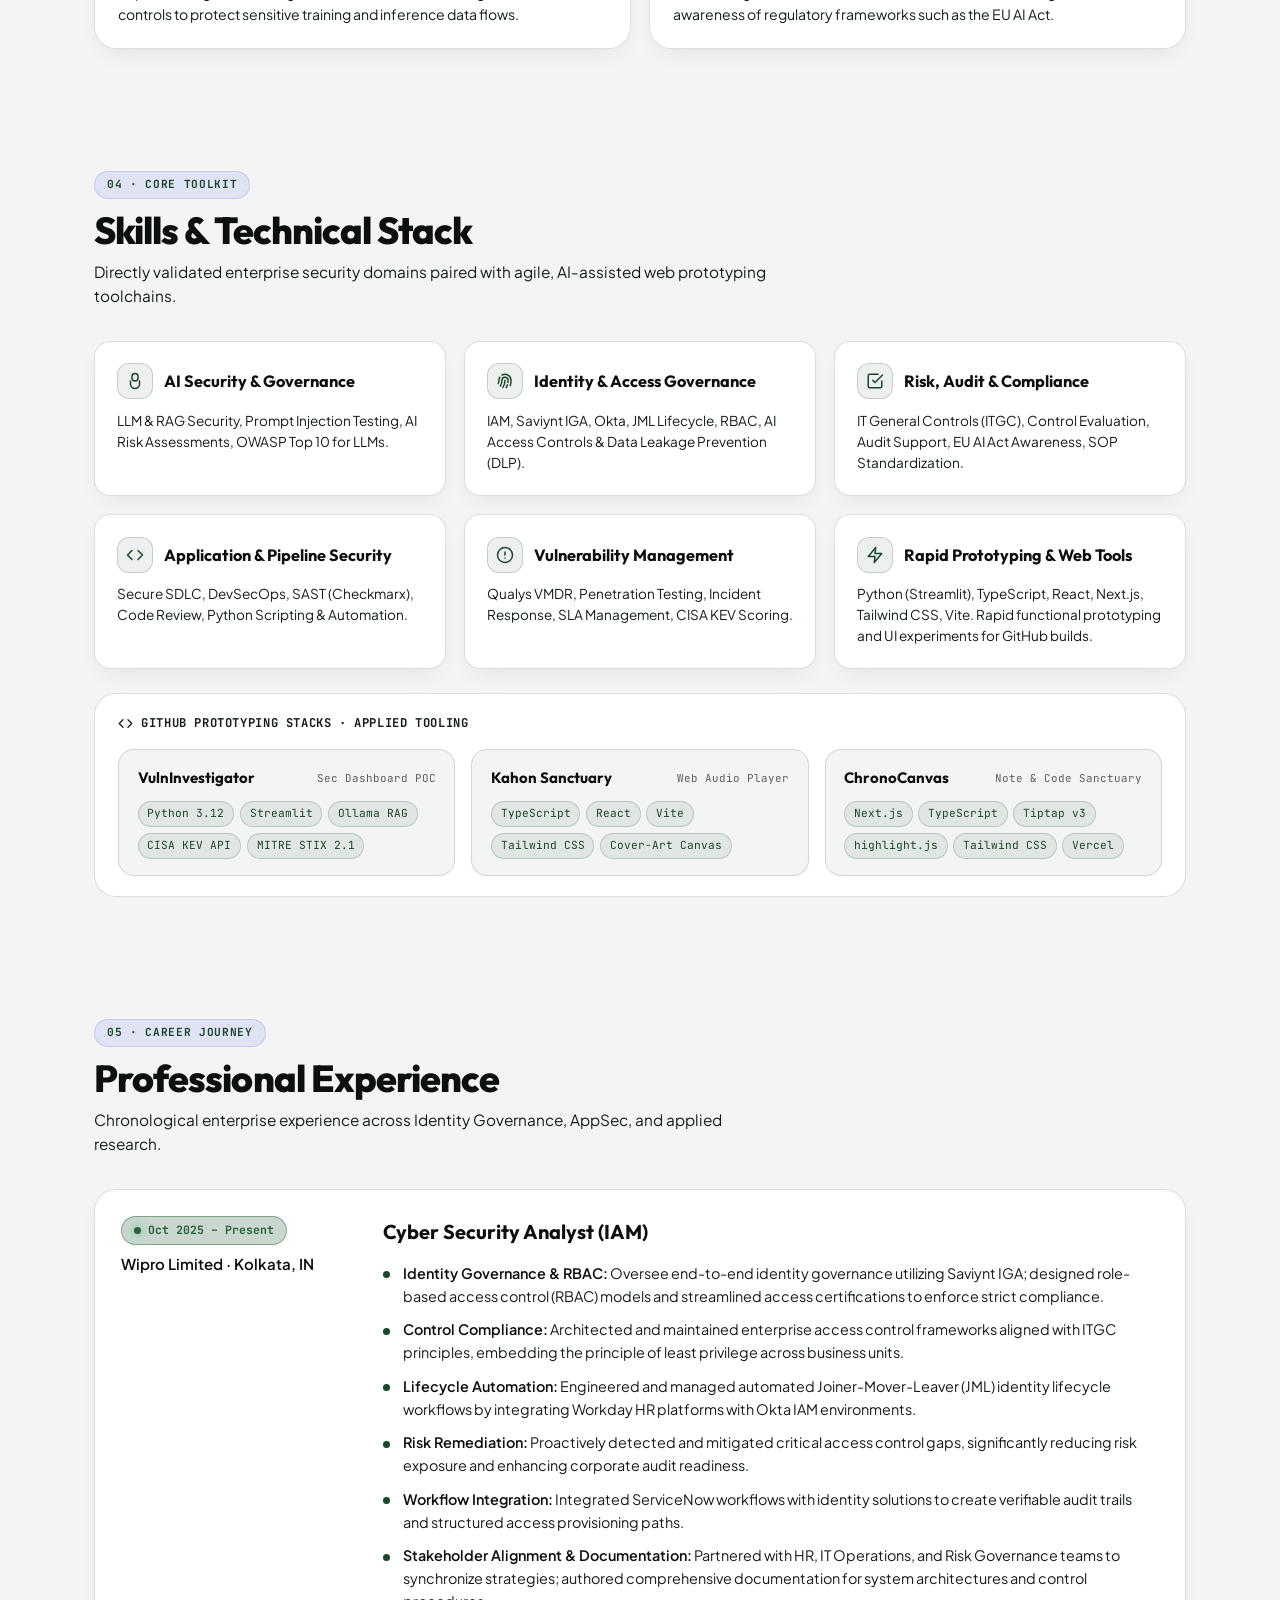
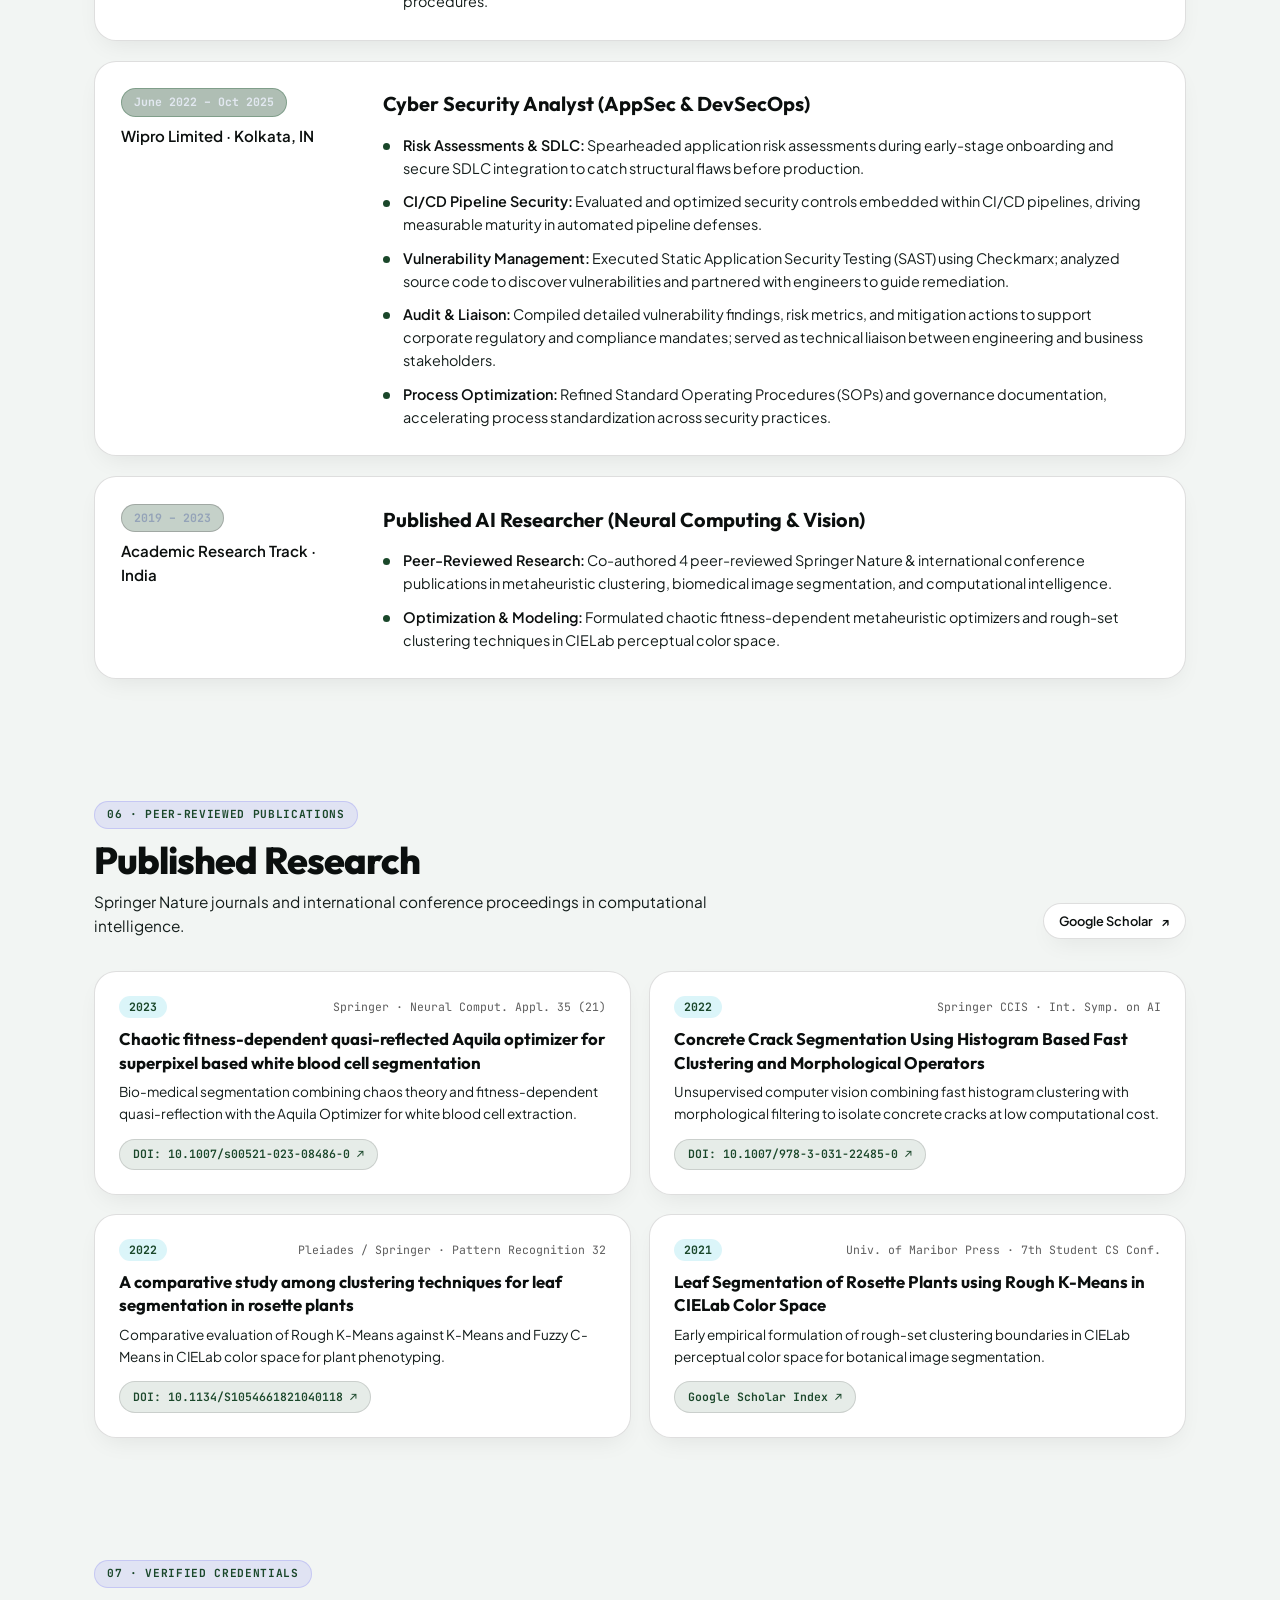
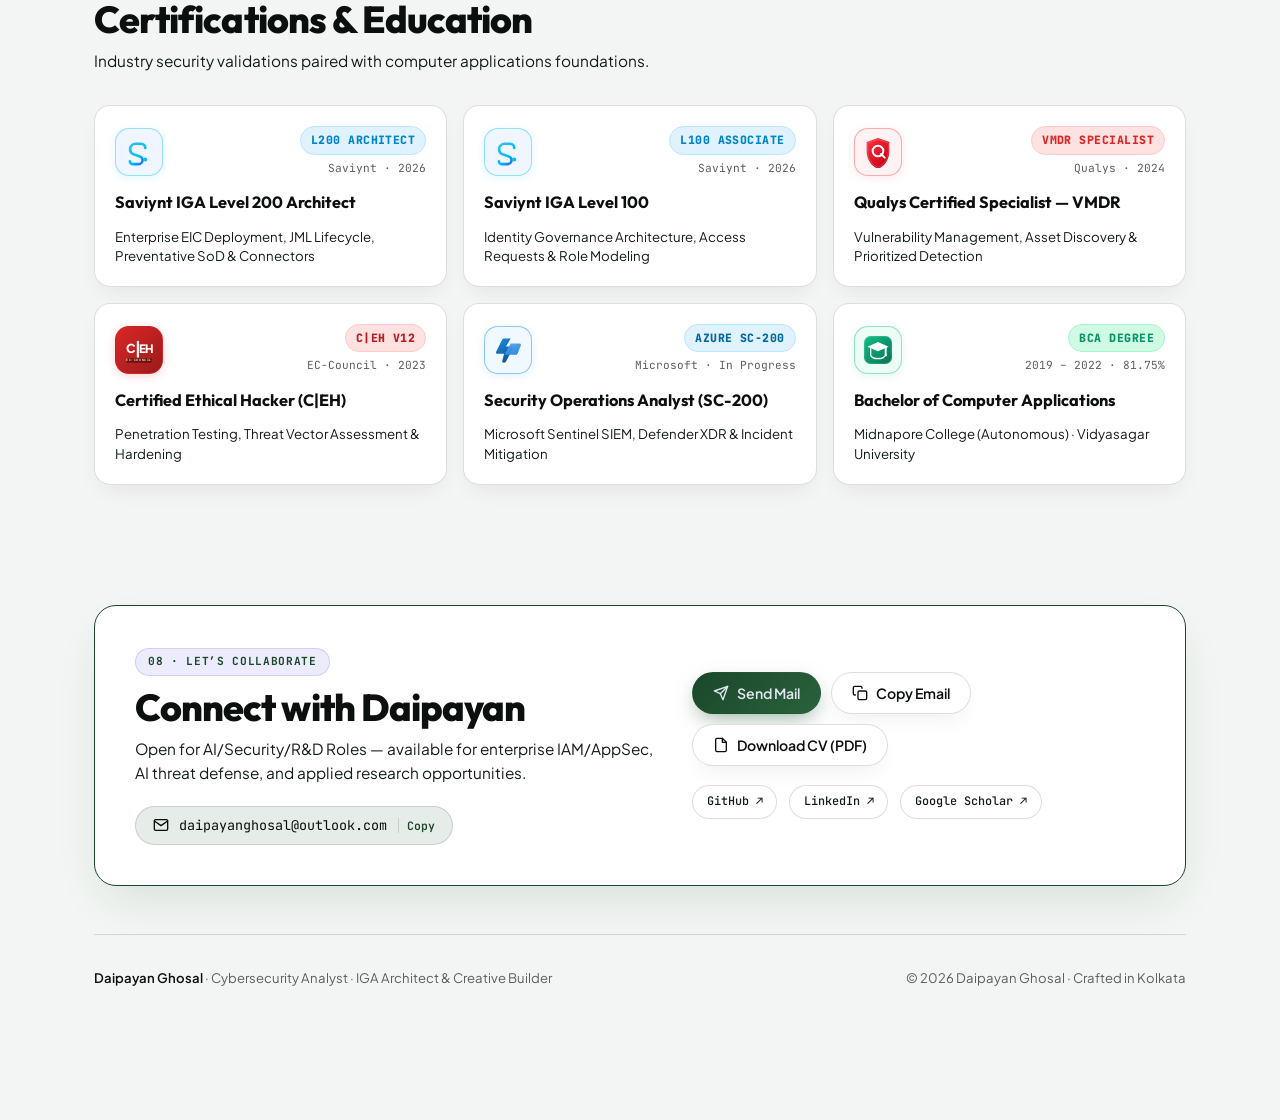
==== commit 735a6647: "Update studio project to ChronoCanvas with fetched multilingual repository data" ====
--- a/index.html
+++ b/index.html
@@ -504,41 +504,43 @@
             </div>
           </article>
 
-          <!-- BUILD 3: CREATIVE WEB STUDIO (NEXT.JS / VERCEL) -->
+          <!-- BUILD 3: CHRONOCANVAS (NEXT.JS / VERCEL / TIPTAP) -->
           <article class="project-bento-card" data-category="web">
             <div>
               <div class="project-top-row">
                 <div class="project-emblem badge-cyan">
-                  <!-- Custom Geometric Grid Spark SVG -->
+                  <!-- Custom Notebook & Code Prompt SVG -->
                   <svg width="26" height="26" viewBox="0 0 24 24" fill="none" stroke="currentColor" stroke-width="2" stroke-linecap="round" stroke-linejoin="round">
-                    <rect x="3" y="3" width="7" height="7" rx="1.5"></rect>
-                    <rect x="14" y="3" width="7" height="7" rx="1.5"></rect>
-                    <rect x="14" y="14" width="7" height="7" rx="1.5"></rect>
-                    <rect x="3" y="14" width="7" height="7" rx="1.5"></rect>
+                    <path d="M4 19.5A2.5 2.5 0 0 1 6.5 17H20"></path>
+                    <path d="M6.5 2H20v20H6.5A2.5 2.5 0 0 1 4 19.5v-15A2.5 2.5 0 0 1 6.5 2z"></path>
+                    <polyline points="9 10 12 12 9 14"></polyline>
+                    <line x1="13" y1="14" x2="16" y2="14"></line>
                   </svg>
                 </div>
-                <span class="project-tag-pill tag-vercel" data-i18n="proj_studio_tag">VERCEL DEPLOYED</span>
-              </div>
-
-              <h3 class="project-title" data-i18n="proj_studio_title">Creative Web Studio</h3>
-              <p class="project-desc" data-i18n="proj_studio_desc">
-                Modern Next.js, TypeScript, and Tailwind CSS full-stack web studio crafted for fluid component interfaces and high-speed static/edge rendering.
+                <span class="project-tag-pill tag-vercel">VERCEL DEPLOYED</span>
+              </div>
+
+              <h3 class="project-title">ChronoCanvas</h3>
+              <p class="project-desc">
+                An ethereal multilingual note-taking &amp; code sanctuary featuring Tiptap rich editing, Avro phonetic transliteration, and syntax-highlighted code blocks across 35+ languages.
               </p>
 
               <div class="stack-pills-row">
                 <span class="stack-pill">Next.js</span>
                 <span class="stack-pill">TypeScript</span>
+                <span class="stack-pill">Tiptap v3</span>
+                <span class="stack-pill">highlight.js</span>
                 <span class="stack-pill">Tailwind CSS</span>
-                <span class="stack-pill">Firebase / Vercel</span>
+                <span class="stack-pill">Vercel</span>
               </div>
             </div>
 
             <div class="project-actions-row">
               <a href="https://studio-beta-nine-42.vercel.app" target="_blank" rel="noopener" class="dossier-btn dossier-btn-primary dossier-btn-sm">
-                <span data-i18n="btn_open_live">Open Live App</span> &#8599;
+                <span>Open Live App</span> &#8599;
               </a>
               <a href="https://github.com/daipayanghosal/studio" target="_blank" rel="noopener" class="dossier-btn dossier-btn-outline dossier-btn-sm">
-                <span data-i18n="btn_github">GitHub</span> &#8599;
+                <span>GitHub</span> &#8599;
               </a>
             </div>
           </article>
@@ -791,7 +793,7 @@
           </div>
         </div>
 
-        <!-- RELEVANT REPOS TECH STACK (VulnInvestigator, Kahon, Studio) -->
+        <!-- RELEVANT REPOS TECH STACK (VulnInvestigator, Kahon, ChronoCanvas) -->
         <div class="skills-repos-strip">
           <div class="skills-repos-title">
             <svg width="15" height="15" viewBox="0 0 24 24" fill="none" stroke="currentColor" stroke-width="2" stroke-linecap="round" stroke-linejoin="round" aria-hidden="true">
@@ -832,15 +834,16 @@
 
             <div class="repo-stack-card">
               <div class="repo-stack-head">
-                <span class="repo-stack-name">Creative Studio</span>
-                <span class="repo-stack-note">Next.js Edge App</span>
+                <span class="repo-stack-name">ChronoCanvas</span>
+                <span class="repo-stack-note">Note &amp; Code Sanctuary</span>
               </div>
               <div class="repo-stack-chips">
                 <span class="repo-chip">Next.js</span>
                 <span class="repo-chip">TypeScript</span>
+                <span class="repo-chip">Tiptap v3</span>
+                <span class="repo-chip">highlight.js</span>
                 <span class="repo-chip">Tailwind CSS</span>
-                <span class="repo-chip">Vercel Edge</span>
-                <span class="repo-chip">Responsive Bento</span>
+                <span class="repo-chip">Vercel</span>
               </div>
             </div>
           </div>
--- a/css/dossier.css
+++ b/css/dossier.css
@@ -27,19 +27,35 @@
 .hero-cover-wrap {
   position: relative;
   width: 100%;
-  height: 290px;
-  border-radius: var(--radius-lg);
+  height: 330px;
+  border-radius: var(--radius-lg) var(--radius-lg) 0 0;
   overflow: hidden;
-  border: 1px solid var(--border-subtle);
-  background: var(--bg-surface);
-  box-shadow: var(--card-shadow);
+  border: none;
+  background: transparent;
+  box-shadow: none;
+  mask-image: linear-gradient(
+    to bottom,
+    rgba(0, 0, 0, 1) 0%,
+    rgba(0, 0, 0, 1) 35%,
+    rgba(0, 0, 0, 0.75) 62%,
+    rgba(0, 0, 0, 0.28) 84%,
+    transparent 100%
+  );
+  -webkit-mask-image: linear-gradient(
+    to bottom,
+    rgba(0, 0, 0, 1) 0%,
+    rgba(0, 0, 0, 1) 35%,
+    rgba(0, 0, 0, 0.75) 62%,
+    rgba(0, 0, 0, 0.28) 84%,
+    transparent 100%
+  );
 }
 
 .hero-cover-img {
   width: 100%;
   height: 100%;
   object-fit: cover;
-  object-position: center 48%;
+  object-position: center 46%;
   display: block;
 }
 
@@ -47,20 +63,24 @@
   position: absolute;
   inset: 0;
   background: linear-gradient(
-    to top,
-    rgba(11, 15, 14, 0.78) 0%,
-    rgba(11, 15, 14, 0.2) 45%,
-    transparent 100%
+    to bottom,
+    rgba(11, 15, 14, 0.15) 0%,
+    transparent 25%,
+    rgba(11, 15, 14, 0.3) 55%,
+    rgba(11, 15, 14, 0.8) 82%,
+    var(--bg-canvas) 100%
   );
   pointer-events: none;
 }
 
 html[data-theme="light"] .hero-cover-scrim {
   background: linear-gradient(
-    to top,
-    rgba(11, 15, 14, 0.45) 0%,
-    rgba(11, 15, 14, 0.08) 45%,
-    transparent 100%
+    to bottom,
+    rgba(242, 245, 243, 0.15) 0%,
+    transparent 25%,
+    rgba(242, 245, 243, 0.3) 55%,
+    rgba(242, 245, 243, 0.8) 82%,
+    var(--bg-canvas) 100%
   );
 }
 
@@ -1553,8 +1573,10 @@
   }
 
   .hero-cover-wrap {
-    height: 190px;
-    border-radius: var(--radius-md);
+    height: 220px;
+    border-radius: var(--radius-md) var(--radius-md) 0 0;
+    border: none;
+    box-shadow: none;
   }
 
   .hero-cover-pill {
